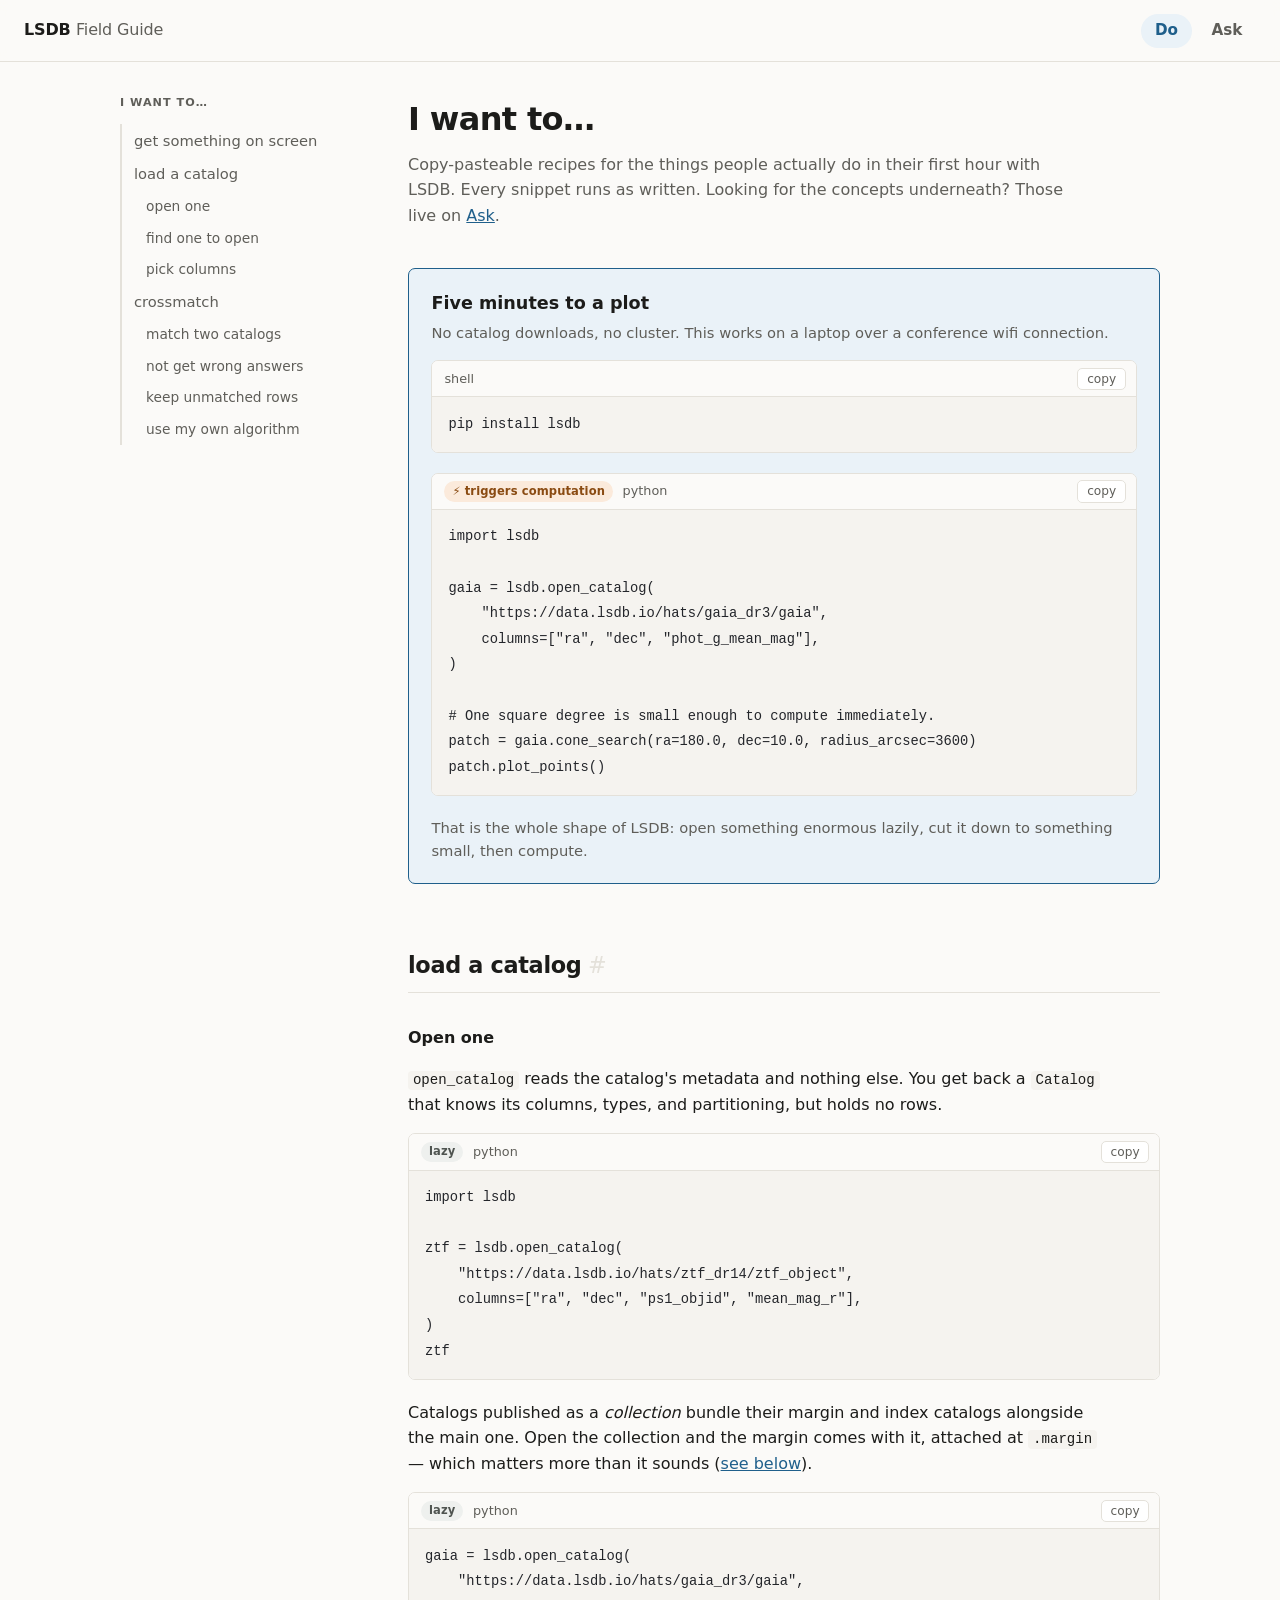
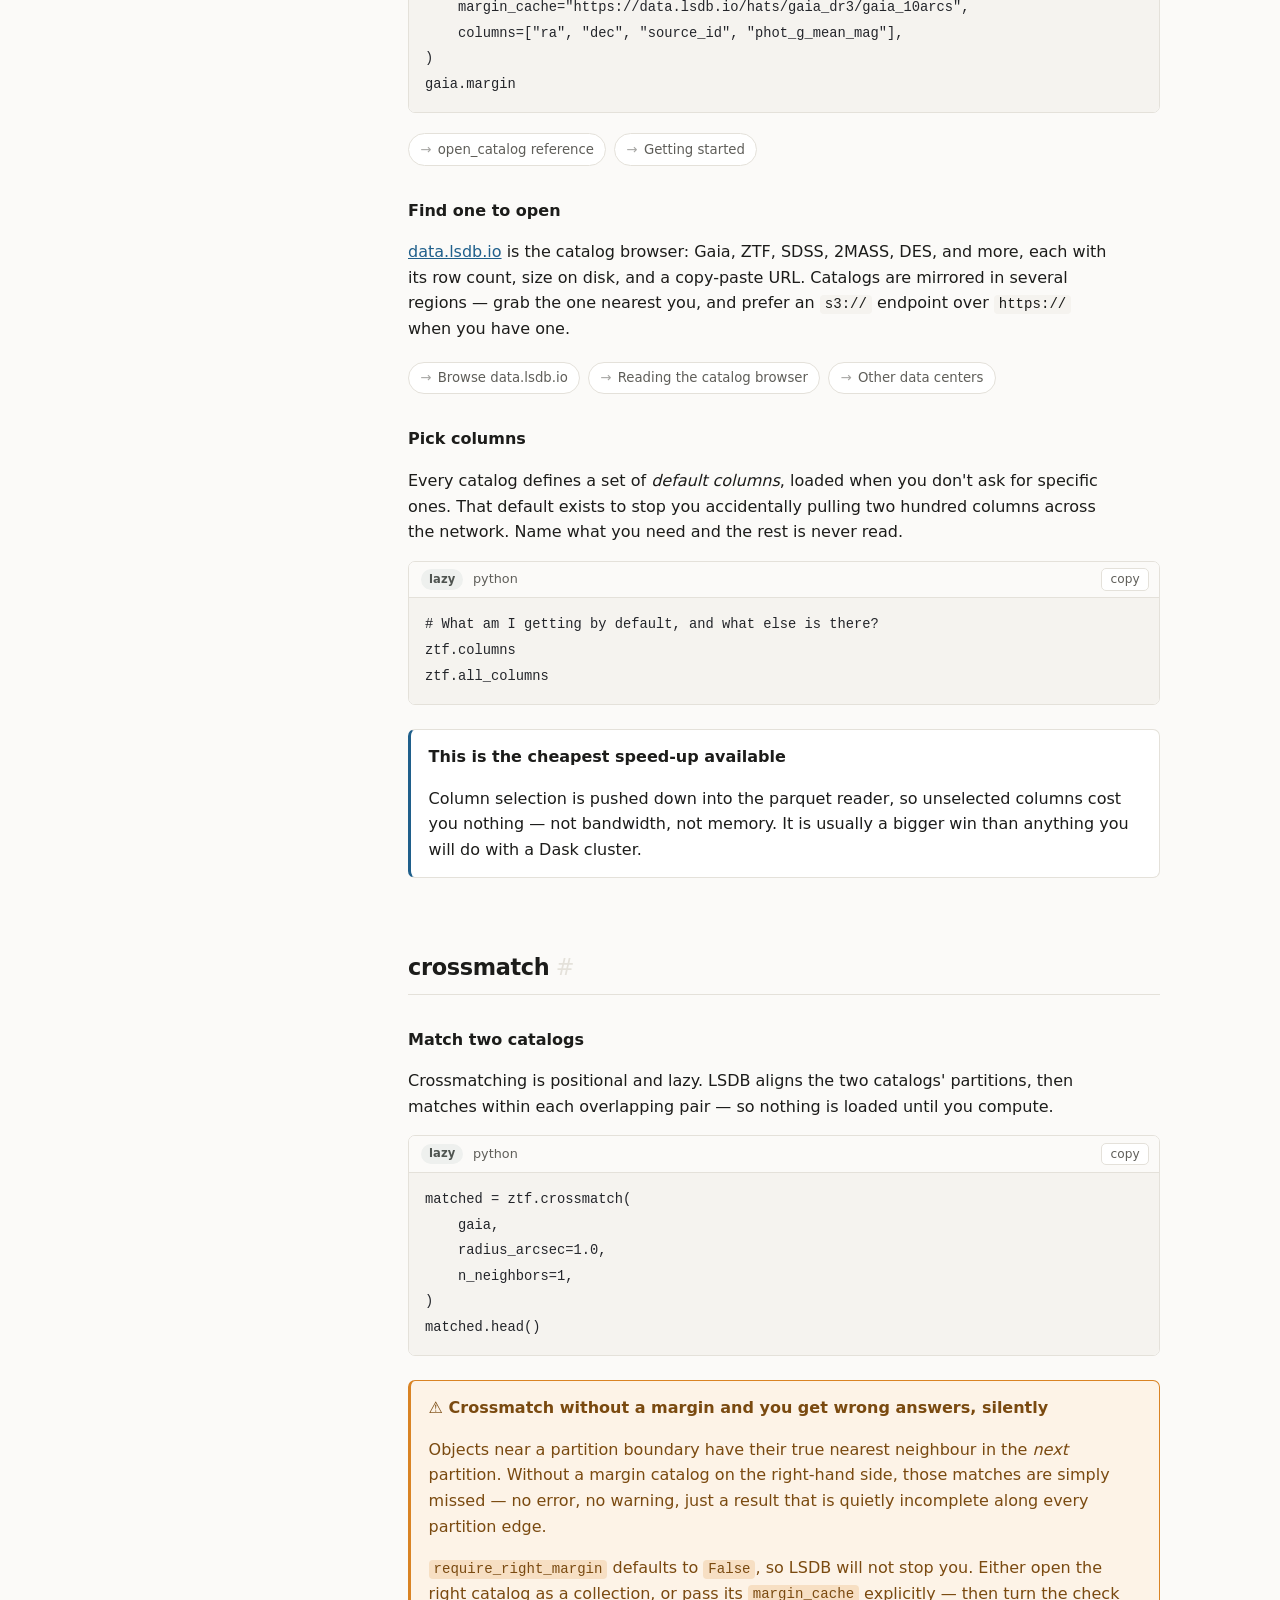
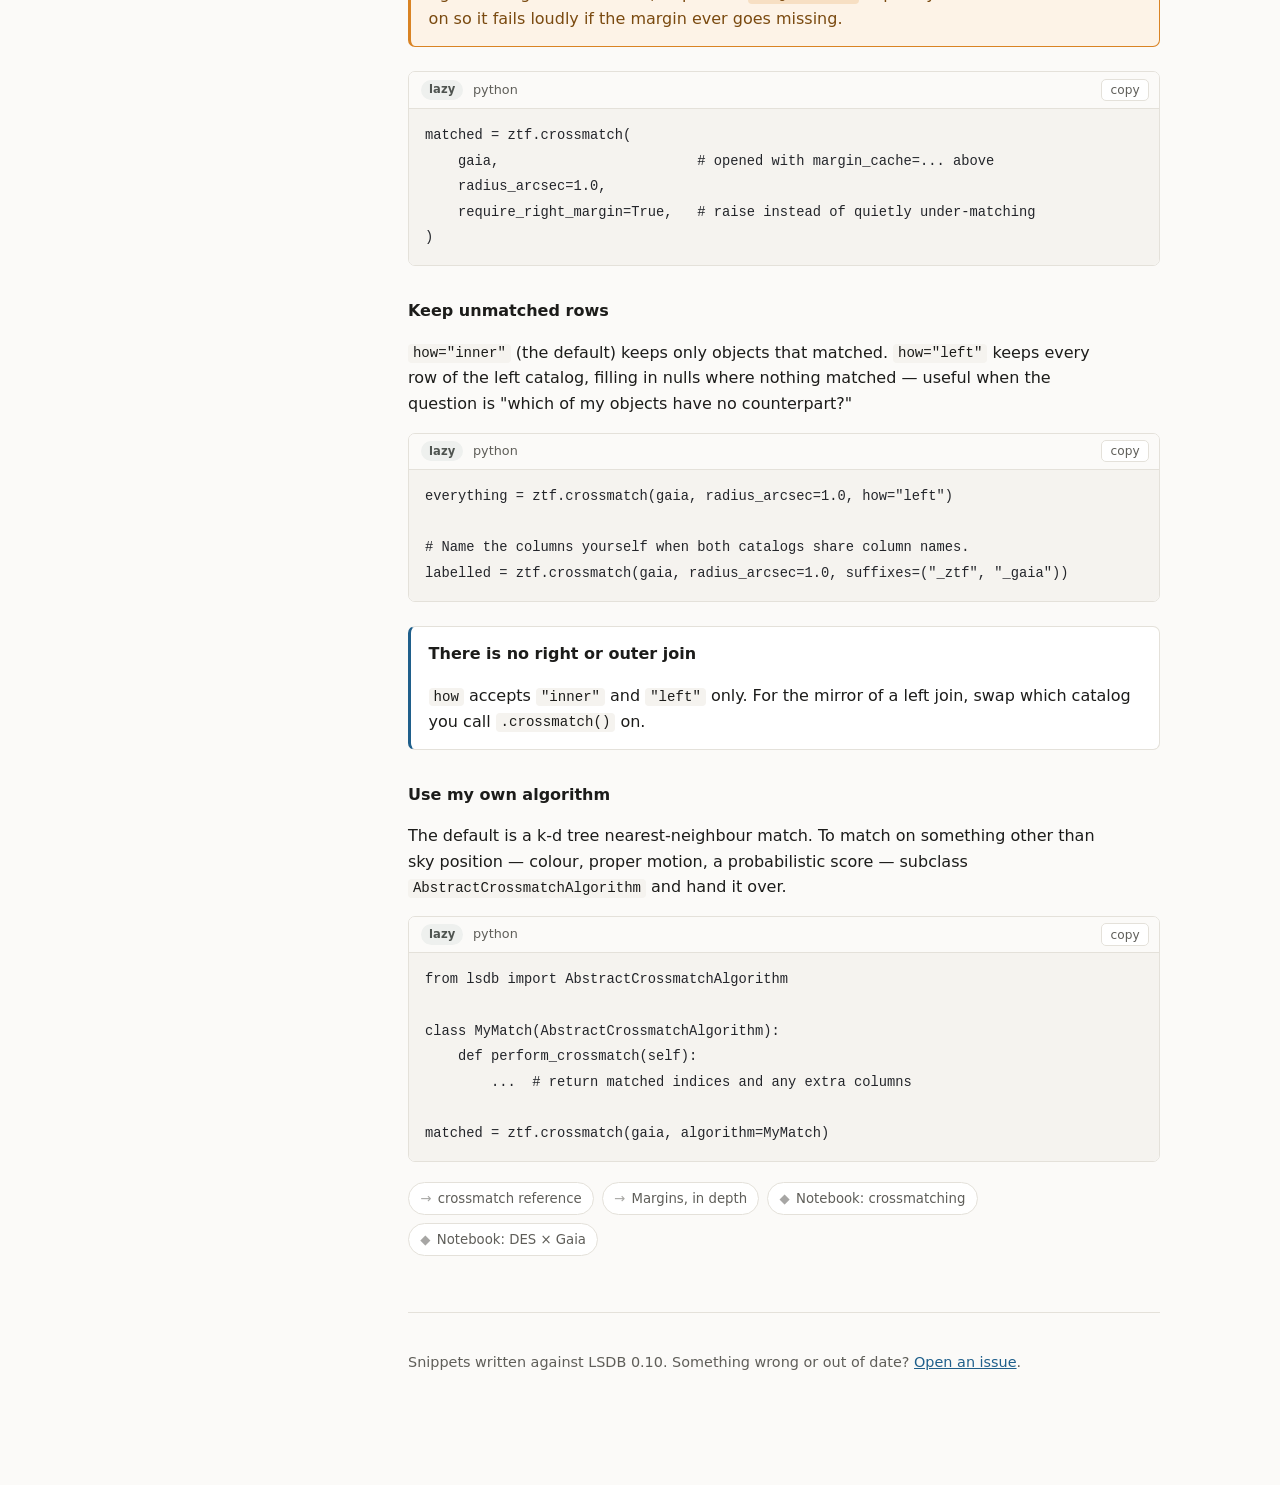
==== index.html @ 88b1962a "Add LSDB Field Guide: Do/Ask vertical slice First slice of the hack-day quick reference. Covers the " ====
<!doctype html>
<html lang="en">
<head>
<meta charset="utf-8">
<meta name="viewport" content="width=device-width, initial-scale=1">
<title>Do — LSDB Field Guide</title>
<meta name="description" content="Short, copy-pasteable recipes for common LSDB tasks: loading catalogs, crossmatching, and getting results fast.">
<link rel="stylesheet" href="assets/style.css">
</head>
<body>

<header class="topbar">
  <a class="topbar__brand" href="index.html">LSDB <span>Field Guide</span></a>
  <nav class="topbar__nav">
    <a href="index.html" aria-current="page">Do</a>
    <a href="ask.html">Ask</a>
  </nav>
</header>

<div class="shell">

  <nav class="sidebar" aria-label="On this page">
    <h2>I want to&hellip;</h2>
    <ol>
      <li><a href="#start">get something on screen</a></li>
      <li><a href="#load-a-catalog">load a catalog</a></li>
      <li class="is-sub"><a href="#load-basic">open one</a></li>
      <li class="is-sub"><a href="#load-finding">find one to open</a></li>
      <li class="is-sub"><a href="#load-columns">pick columns</a></li>
      <li><a href="#crossmatch">crossmatch</a></li>
      <li class="is-sub"><a href="#crossmatch-basic">match two catalogs</a></li>
      <li class="is-sub"><a href="#crossmatch-margins">not get wrong answers</a></li>
      <li class="is-sub"><a href="#crossmatch-how">keep unmatched rows</a></li>
      <li class="is-sub"><a href="#crossmatch-custom">use my own algorithm</a></li>
    </ol>
  </nav>

  <main class="content">

    <div class="pagehead">
      <h1>I want to&hellip;</h1>
      <p>Copy-pasteable recipes for the things people actually do in their first hour with LSDB.
         Every snippet runs as written. Looking for the concepts underneath? Those live on
         <a href="ask.html">Ask</a>.</p>
    </div>

    <section class="starter" id="start">
      <h2>Five minutes to a plot</h2>
      <p>No catalog downloads, no cluster. This works on a laptop over a conference wifi connection.</p>

      <div class="snippet" data-setup="none" data-verify="skip" data-skip-reason="installs packages">
        <div class="snippet__bar"><span class="snippet__label">shell</span></div>
        <pre><code>pip install lsdb</code></pre>
      </div>

      <div class="snippet" data-setup="none" data-verify="run">
        <div class="snippet__bar">
          <span class="badge badge--hot">&#9889; triggers computation</span>
          <span class="snippet__label">python</span>
        </div>
        <pre><code>import lsdb

gaia = lsdb.open_catalog(
    "https://data.lsdb.io/hats/gaia_dr3/gaia",
    columns=["ra", "dec", "phot_g_mean_mag"],
)

# One square degree is small enough to compute immediately.
patch = gaia.cone_search(ra=180.0, dec=10.0, radius_arcsec=3600)
patch.plot_points()</code></pre>
      </div>

      <p style="margin-bottom:0">That is the whole shape of LSDB: open something enormous lazily,
         cut it down to something small, then compute.</p>
    </section>

    <section class="section" id="load-a-catalog">
      <h2>load a catalog<a class="anchor" href="#load-a-catalog">#</a></h2>

      <h3 id="load-basic">Open one</h3>
      <p><code>open_catalog</code> reads the catalog's metadata and nothing else. You get back a
         <code>Catalog</code> that knows its columns, types, and partitioning, but holds no rows.</p>

      <div class="snippet" data-setup="none" data-verify="run">
        <div class="snippet__bar">
          <span class="badge badge--lazy">lazy</span>
          <span class="snippet__label">python</span>
        </div>
        <pre><code>import lsdb

ztf = lsdb.open_catalog(
    "https://data.lsdb.io/hats/ztf_dr14/ztf_object",
    columns=["ra", "dec", "ps1_objid", "mean_mag_r"],
)
ztf</code></pre>
      </div>

      <p>Catalogs published as a <em>collection</em> bundle their margin and index catalogs alongside
         the main one. Open the collection and the margin comes with it, attached at
         <code>.margin</code> &mdash; which matters more than it sounds
         (<a href="#crossmatch-margins">see below</a>).</p>

      <div class="snippet" data-setup="none" data-verify="run">
        <div class="snippet__bar">
          <span class="badge badge--lazy">lazy</span>
          <span class="snippet__label">python</span>
        </div>
        <pre><code>gaia = lsdb.open_catalog(
    "https://data.lsdb.io/hats/gaia_dr3/gaia",
    margin_cache="https://data.lsdb.io/hats/gaia_dr3/gaia_10arcs",
    columns=["ra", "dec", "source_id", "phot_g_mean_mag"],
)
gaia.margin</code></pre>
      </div>

      <div class="links">
        <a href="https://docs.lsdb.io/en/stable/reference/api/lsdb.open_catalog.html">open_catalog reference</a>
        <a href="https://docs.lsdb.io/en/stable/getting-started.html">Getting started</a>
      </div>

      <h3 id="load-finding">Find one to open</h3>
      <p><a href="https://data.lsdb.io/">data.lsdb.io</a> is the catalog browser: Gaia, ZTF, SDSS,
         2MASS, DES, and more, each with its row count, size on disk, and a copy-paste URL.
         Catalogs are mirrored in several regions &mdash; grab the one nearest you, and prefer an
         <code>s3://</code> endpoint over <code>https://</code> when you have one.</p>

      <div class="links">
        <a href="https://data.lsdb.io/">Browse data.lsdb.io</a>
        <a href="https://docs.lsdb.io/en/stable/data-access/datalsdb.html">Reading the catalog browser</a>
        <a href="https://docs.lsdb.io/en/stable/data-access/external.html">Other data centers</a>
      </div>

      <h3 id="load-columns">Pick columns</h3>
      <p>Every catalog defines a set of <em>default columns</em>, loaded when you don't ask for
         specific ones. That default exists to stop you accidentally pulling two hundred columns
         across the network. Name what you need and the rest is never read.</p>

      <div class="snippet" data-setup="ztf-loaded" data-verify="run">
        <div class="snippet__bar">
          <span class="badge badge--lazy">lazy</span>
          <span class="snippet__label">python</span>
        </div>
        <pre><code># What am I getting by default, and what else is there?
ztf.columns
ztf.all_columns</code></pre>
      </div>

      <div class="callout">
        <span class="callout__title">This is the cheapest speed-up available</span>
        <p>Column selection is pushed down into the parquet reader, so unselected columns cost you
           nothing &mdash; not bandwidth, not memory. It is usually a bigger win than anything you
           will do with a Dask cluster.</p>
      </div>
    </section>

    <section class="section" id="crossmatch">
      <h2>crossmatch<a class="anchor" href="#crossmatch">#</a></h2>

      <h3 id="crossmatch-basic">Match two catalogs</h3>
      <p>Crossmatching is positional and lazy. LSDB aligns the two catalogs' partitions, then
         matches within each overlapping pair &mdash; so nothing is loaded until you compute.</p>

      <div class="snippet" data-setup="ztf-and-gaia" data-verify="run">
        <div class="snippet__bar">
          <span class="badge badge--lazy">lazy</span>
          <span class="snippet__label">python</span>
        </div>
        <pre><code>matched = ztf.crossmatch(
    gaia,
    radius_arcsec=1.0,
    n_neighbors=1,
)
matched.head()</code></pre>
      </div>

      <div class="callout callout--warn" id="crossmatch-margins">
        <span class="callout__title">&#9888; Crossmatch without a margin and you get wrong answers, silently</span>
        <p>Objects near a partition boundary have their true nearest neighbour in the
           <em>next</em> partition. Without a margin catalog on the right-hand side, those matches
           are simply missed &mdash; no error, no warning, just a result that is quietly incomplete
           along every partition edge.</p>
        <p><code>require_right_margin</code> defaults to <code>False</code>, so LSDB will not stop
           you. Either open the right catalog as a collection, or pass its
           <code>margin_cache</code> explicitly &mdash; then turn the check on so it fails loudly
           if the margin ever goes missing.</p>
      </div>

      <div class="snippet" data-setup="ztf-and-gaia" data-verify="run">
        <div class="snippet__bar">
          <span class="badge badge--lazy">lazy</span>
          <span class="snippet__label">python</span>
        </div>
        <pre><code>matched = ztf.crossmatch(
    gaia,                        # opened with margin_cache=... above
    radius_arcsec=1.0,
    require_right_margin=True,   # raise instead of quietly under-matching
)</code></pre>
      </div>

      <h3 id="crossmatch-how">Keep unmatched rows</h3>
      <p><code>how="inner"</code> (the default) keeps only objects that matched.
         <code>how="left"</code> keeps every row of the left catalog, filling in nulls where
         nothing matched &mdash; useful when the question is "which of my objects have no
         counterpart?"</p>

      <div class="snippet" data-setup="ztf-and-gaia" data-verify="run">
        <div class="snippet__bar">
          <span class="badge badge--lazy">lazy</span>
          <span class="snippet__label">python</span>
        </div>
        <pre><code>everything = ztf.crossmatch(gaia, radius_arcsec=1.0, how="left")

# Name the columns yourself when both catalogs share column names.
labelled = ztf.crossmatch(gaia, radius_arcsec=1.0, suffixes=("_ztf", "_gaia"))</code></pre>
      </div>

      <div class="callout">
        <span class="callout__title">There is no right or outer join</span>
        <p><code>how</code> accepts <code>"inner"</code> and <code>"left"</code> only. For the
           mirror of a left join, swap which catalog you call <code>.crossmatch()</code> on.</p>
      </div>

      <h3 id="crossmatch-custom">Use my own algorithm</h3>
      <p>The default is a k-d tree nearest-neighbour match. To match on something other than sky
         position &mdash; colour, proper motion, a probabilistic score &mdash; subclass
         <code>AbstractCrossmatchAlgorithm</code> and hand it over.</p>

      <div class="snippet" data-setup="ztf-and-gaia" data-verify="skip" data-skip-reason="illustrative subclass, not a runnable algorithm">
        <div class="snippet__bar">
          <span class="badge badge--lazy">lazy</span>
          <span class="snippet__label">python</span>
        </div>
        <pre><code>from lsdb import AbstractCrossmatchAlgorithm

class MyMatch(AbstractCrossmatchAlgorithm):
    def perform_crossmatch(self):
        ...  # return matched indices and any extra columns

matched = ztf.crossmatch(gaia, algorithm=MyMatch)</code></pre>
      </div>

      <div class="links">
        <a href="https://docs.lsdb.io/en/stable/reference/api/lsdb.catalog.Catalog.crossmatch.html">crossmatch reference</a>
        <a href="https://docs.lsdb.io/en/stable/tutorials/margins.html">Margins, in depth</a>
        <a class="link--nb" href="https://docs.lsdb.io/en/stable/tutorials/pre_executed/crossmatching.html">Notebook: crossmatching</a>
        <a class="link--nb" href="https://docs.lsdb.io/en/stable/tutorials/pre_executed/des-gaia.html">Notebook: DES &times; Gaia</a>
      </div>
    </section>

    <footer class="footer">
      <p>Snippets written against LSDB 0.10. Something wrong or out of date?
         <a href="https://github.com/olivialynn/lsdb-field-guide/issues">Open an issue</a>.</p>
    </footer>

  </main>
</div>

<script src="assets/site.js"></script>
</body>
</html>
---- assets/style.css ----
/* LSDB Field Guide — one hand-written stylesheet, no build step. */

:root {
  --bg:        #fbfaf8;
  --surface:   #ffffff;
  --text:      #1c1c1a;
  --muted:     #5f5e59;
  --border:    #e4e1da;
  --accent:    #1f5f8b;
  --accent-bg: #eaf2f8;
  --code-bg:   #f5f3ef;
  --code-text: #23252a;
  --warn-bg:   #fdf3e7;
  --warn-bd:   #d98324;
  --warn-tx:   #7a4a10;
  --lazy-bg:   #eef0ee;
  --lazy-tx:   #4f5450;
  --hot-bg:    #fbeadb;
  --hot-tx:    #8a4b12;
  --radius: 7px;
  --sans: ui-sans-serif, system-ui, -apple-system, "Segoe UI", Helvetica, Arial, sans-serif;
  --mono: ui-monospace, SFMono-Regular, "SF Mono", Menlo, Consolas, monospace;
}

@media (prefers-color-scheme: dark) {
  :root {
    --bg:        #16171a;
    --surface:   #1d1f23;
    --text:      #e8e6e1;
    --muted:     #9b988f;
    --border:    #2f323a;
    --accent:    #84b6dd;
    --accent-bg: #1a2530;
    --code-bg:   #202329;
    --code-text: #e2e0da;
    --warn-bg:   #2b2116;
    --warn-bd:   #c07a2a;
    --warn-tx:   #f0c088;
    --lazy-bg:   #24272c;
    --lazy-tx:   #9aa0a2;
    --hot-bg:    #33241a;
    --hot-tx:    #e0a065;
  }
}

* { box-sizing: border-box; }

html { scroll-behavior: smooth; scroll-padding-top: 5rem; }

body {
  margin: 0;
  background: var(--bg);
  color: var(--text);
  font: 16px/1.6 var(--sans);
  -webkit-font-smoothing: antialiased;
}

/* ---------- top bar ---------- */

.topbar {
  position: sticky; top: 0; z-index: 50;
  display: flex; align-items: baseline; gap: 1.5rem;
  padding: 0.85rem 1.5rem;
  background: color-mix(in srgb, var(--bg) 88%, transparent);
  backdrop-filter: blur(8px);
  border-bottom: 1px solid var(--border);
}
.topbar__brand { font-weight: 650; letter-spacing: -0.01em; text-decoration: none; color: var(--text); }
.topbar__brand span { color: var(--muted); font-weight: 400; }
.topbar__nav { margin-left: auto; display: flex; gap: 0.4rem; }
.topbar__nav a {
  padding: 0.3rem 0.85rem; border-radius: 100px; text-decoration: none;
  color: var(--muted); font-weight: 550; font-size: 0.95rem;
}
.topbar__nav a:hover { color: var(--text); background: var(--accent-bg); }
.topbar__nav a[aria-current="page"] { color: var(--accent); background: var(--accent-bg); }

/* ---------- layout ---------- */

.shell {
  display: grid;
  grid-template-columns: 15rem minmax(0, 1fr);
  gap: 3rem;
  max-width: 68rem;
  margin: 0 auto;
  padding: 2rem 1.5rem 6rem;
}

.sidebar { position: sticky; top: 4.5rem; align-self: start; max-height: calc(100vh - 6rem); overflow-y: auto; }
.sidebar h2 {
  font-size: 0.7rem; text-transform: uppercase; letter-spacing: 0.09em;
  color: var(--muted); margin: 0 0 0.75rem;
}
.sidebar ol { list-style: none; margin: 0; padding: 0; }
.sidebar li { margin: 0; }
.sidebar a {
  display: block; padding: 0.3rem 0 0.3rem 0.75rem;
  border-left: 2px solid var(--border);
  color: var(--muted); text-decoration: none; font-size: 0.92rem;
}
.sidebar a:hover { color: var(--text); }
.sidebar a.is-active { color: var(--accent); border-left-color: var(--accent); font-weight: 550; }
.sidebar .is-sub a { padding-left: 1.5rem; font-size: 0.86rem; }

.content { min-width: 0; }

/* ---------- page head ---------- */

.pagehead { margin-bottom: 2.5rem; }
.pagehead h1 { font-size: 2rem; letter-spacing: -0.02em; margin: 0 0 0.4rem; }
.pagehead p { color: var(--muted); margin: 0; max-width: 42rem; }

/* ---------- sections ---------- */

.section { padding-top: 1rem; margin-bottom: 3.5rem; }
.section > h2 {
  font-size: 1.4rem; letter-spacing: -0.015em; margin: 0 0 0.6rem;
  padding-bottom: 0.5rem; border-bottom: 1px solid var(--border);
}
.section h3 { font-size: 1rem; margin: 2rem 0 0.5rem; }
.section p { max-width: 44rem; }
.section ul { max-width: 44rem; }

.anchor { color: var(--border); text-decoration: none; font-weight: 400; margin-left: 0.4rem; }
.section > h2:hover .anchor { color: var(--accent); }

/* ---------- snippets ---------- */

.snippet { margin: 1rem 0 1.25rem; border: 1px solid var(--border); border-radius: var(--radius); overflow: hidden; background: var(--surface); }
.snippet__bar {
  display: flex; align-items: center; gap: 0.6rem;
  padding: 0.4rem 0.6rem 0.4rem 0.75rem;
  border-bottom: 1px solid var(--border);
  background: var(--bg);
}
.snippet__label { font-size: 0.8rem; color: var(--muted); }
.snippet pre { margin: 0; padding: 0.9rem 1rem; overflow-x: auto; background: var(--code-bg); }
.snippet code { font: 0.86rem/1.65 var(--mono); color: var(--code-text); }

.copy {
  margin-left: auto; border: 1px solid var(--border); background: var(--surface);
  color: var(--muted); border-radius: 5px; padding: 0.2rem 0.55rem;
  font: 0.76rem var(--sans); cursor: pointer;
}
.copy:hover { color: var(--text); border-color: var(--accent); }
.copy.is-done { color: var(--accent); border-color: var(--accent); }

.output {
  margin: -0.9rem 0 1.25rem; padding: 0.7rem 1rem;
  border: 1px solid var(--border); border-top: 0;
  border-radius: 0 0 var(--radius) var(--radius);
  background: var(--bg); color: var(--muted);
  font: 0.8rem/1.55 var(--mono); white-space: pre; overflow-x: auto;
}

/* ---------- badges ---------- */

.badge {
  display: inline-block; padding: 0.1rem 0.5rem; border-radius: 100px;
  font: 550 0.72rem/1.5 var(--sans); letter-spacing: 0.01em; white-space: nowrap;
}
.badge--lazy { background: var(--lazy-bg); color: var(--lazy-tx); }
.badge--hot  { background: var(--hot-bg);  color: var(--hot-tx); }

/* ---------- callouts ---------- */

.callout {
  margin: 1.5rem 0; padding: 0.9rem 1.1rem;
  border: 1px solid var(--border); border-left: 3px solid var(--accent);
  border-radius: var(--radius); background: var(--surface);
}
.callout p:first-child { margin-top: 0; }
.callout p:last-child { margin-bottom: 0; }
.callout__title { font-weight: 650; display: block; margin-bottom: 0.3rem; }
.callout--warn { background: var(--warn-bg); border-color: var(--warn-bd); border-left-width: 3px; color: var(--warn-tx); }
.callout--warn .callout__title { color: var(--warn-tx); }
.callout--warn code { background: color-mix(in srgb, var(--warn-bd) 18%, transparent); }

/* ---------- links out ---------- */

.links { display: flex; flex-wrap: wrap; gap: 0.5rem; margin-top: 1.25rem; }
.links a {
  display: inline-flex; align-items: center; gap: 0.4rem;
  padding: 0.3rem 0.7rem; border: 1px solid var(--border); border-radius: 100px;
  background: var(--surface); color: var(--muted);
  font-size: 0.83rem; text-decoration: none;
}
.links a:hover { color: var(--accent); border-color: var(--accent); }
.links a::before { content: "→"; opacity: 0.55; }
.links a.link--nb::before { content: "◆"; }

/* ---------- starter strip ---------- */

.starter {
  margin-bottom: 3rem; padding: 1.25rem 1.4rem;
  border: 1px solid var(--accent); border-radius: var(--radius);
  background: var(--accent-bg);
}
.starter h2 { margin: 0 0 0.2rem; font-size: 1.1rem; }
.starter > p { margin: 0 0 0.9rem; color: var(--muted); font-size: 0.92rem; }
.starter .snippet { background: var(--surface); }

/* ---------- cards (Ask page) ---------- */

.figure { margin: 1.5rem 0; }
.figure svg { display: block; width: 100%; height: auto; }
.figure figcaption { margin-top: 0.6rem; color: var(--muted); font-size: 0.85rem; }

/* ---------- inline bits ---------- */

a { color: var(--accent); }
p code, li code, td code {
  background: var(--code-bg); padding: 0.1em 0.35em;
  border-radius: 4px; font: 0.88em var(--mono);
}

.footer { border-top: 1px solid var(--border); padding-top: 1.5rem; color: var(--muted); font-size: 0.9rem; }

/* ---------- responsive ---------- */

@media (max-width: 52rem) {
  .shell { grid-template-columns: 1fr; gap: 1.5rem; padding-top: 1.25rem; }
  .sidebar { position: static; max-height: none; padding-bottom: 1rem; border-bottom: 1px solid var(--border); }
  .sidebar ol { display: flex; flex-wrap: wrap; gap: 0.3rem; }
  .sidebar a { border-left: 0; padding: 0.25rem 0.6rem; border: 1px solid var(--border); border-radius: 100px; }
  .sidebar a.is-active { border-color: var(--accent); }
  .sidebar .is-sub { display: none; }
}
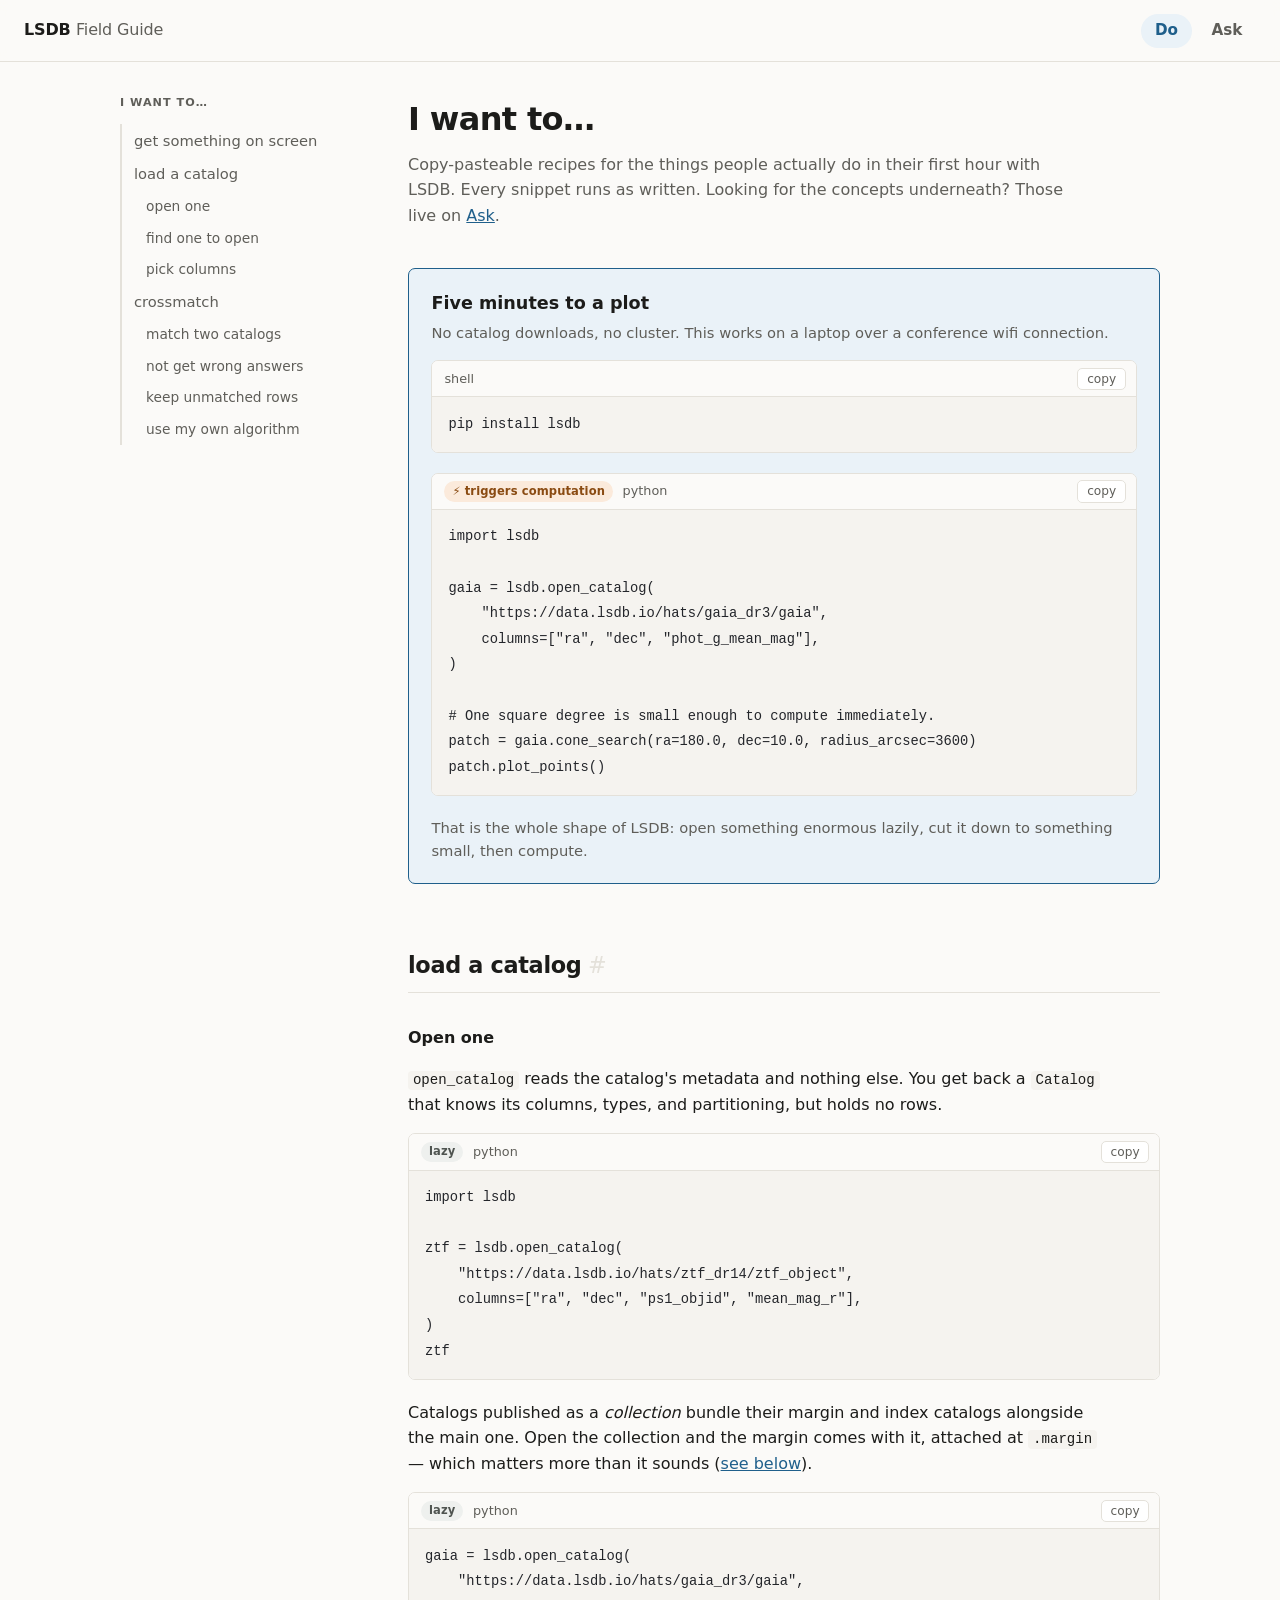
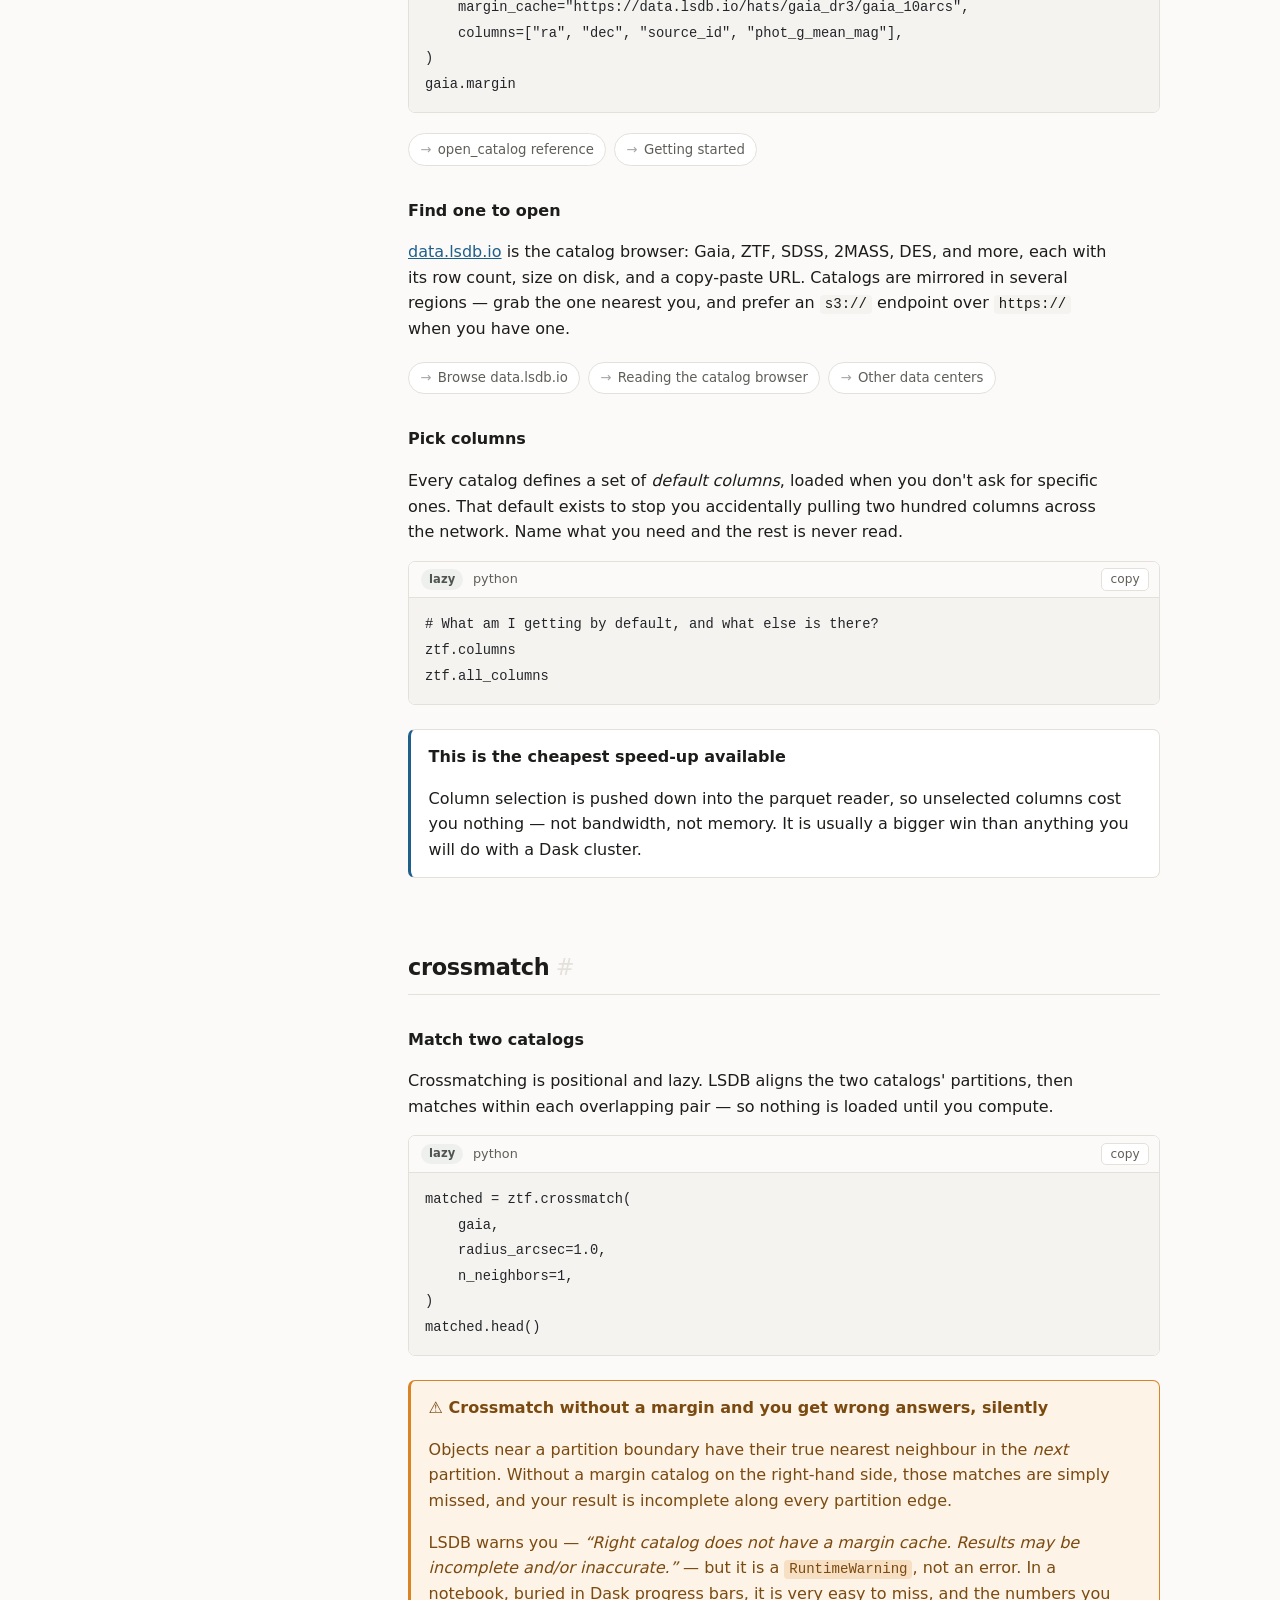
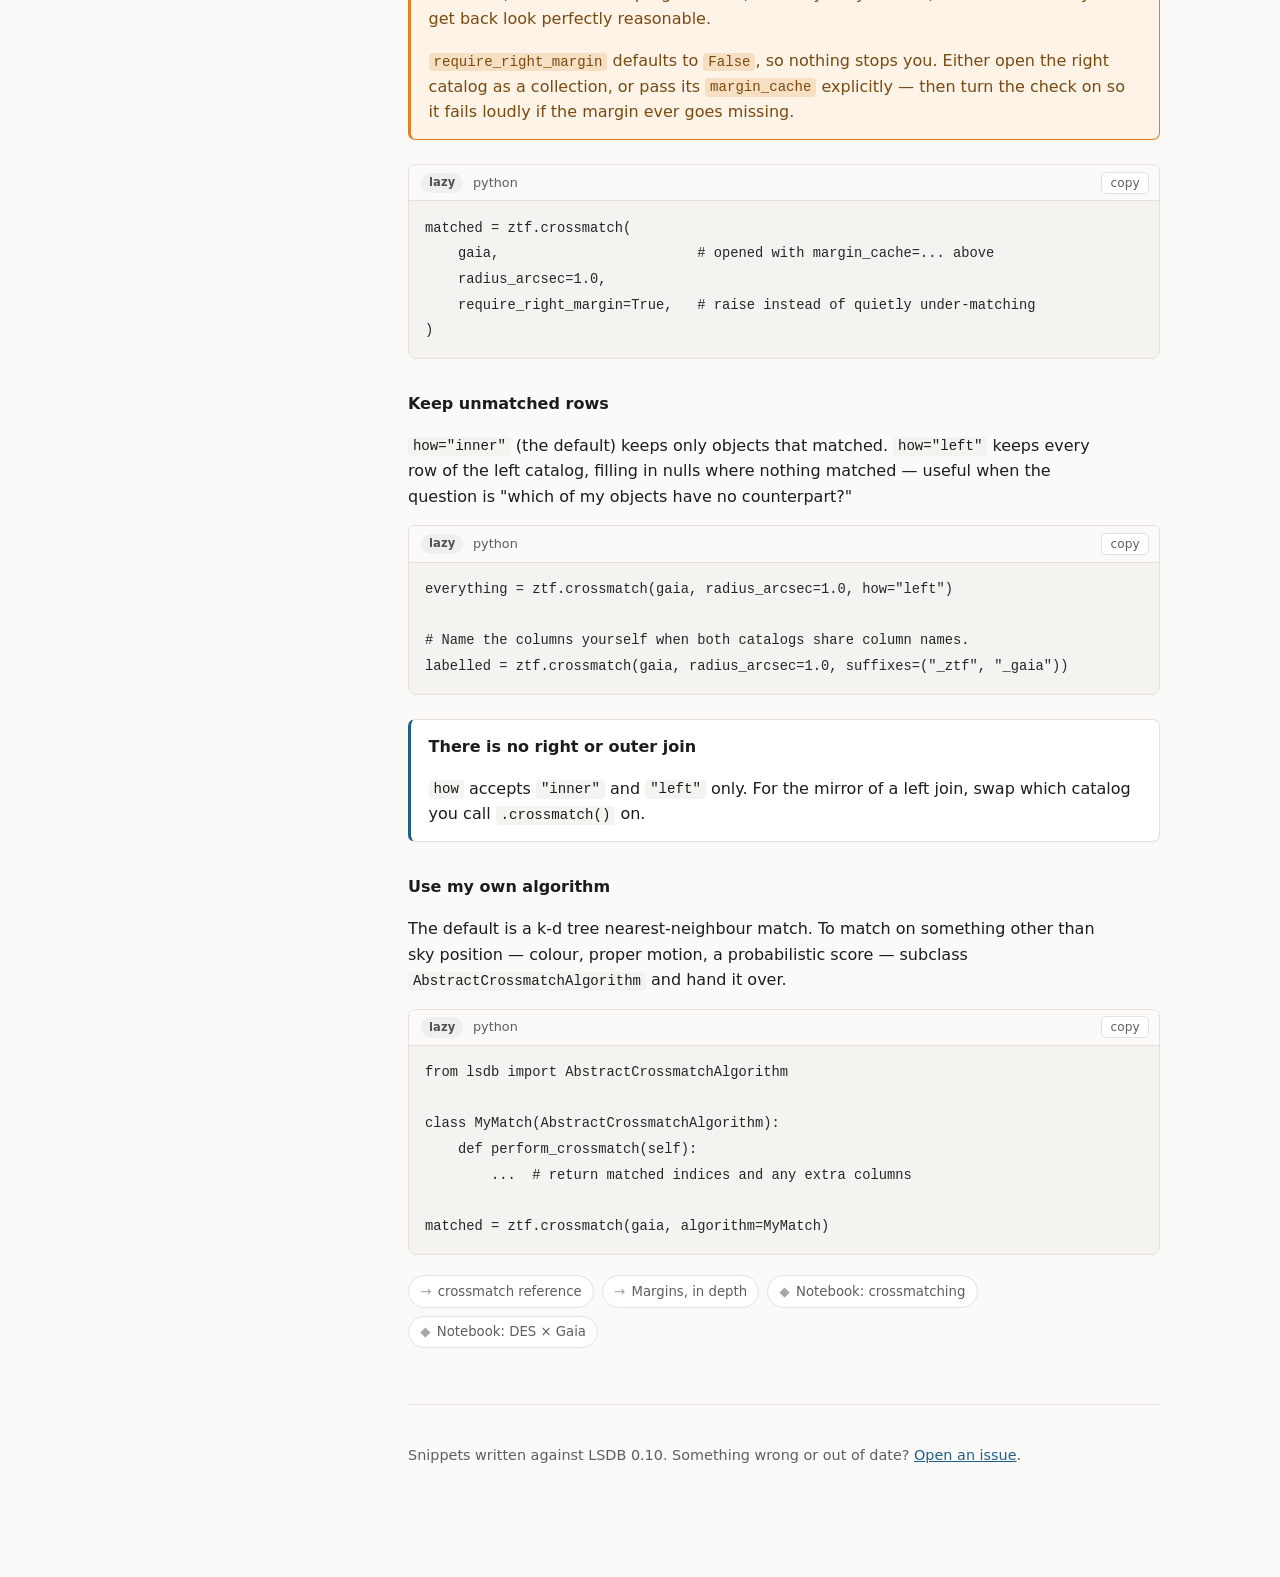
==== commit 6fa3ba9c: "Correct the margin callout: LSDB warns, it just doesn't stop you Verified against a live crossmatch." ====
--- a/index.html
+++ b/index.html
@@ -177,12 +177,15 @@
         <span class="callout__title">&#9888; Crossmatch without a margin and you get wrong answers, silently</span>
         <p>Objects near a partition boundary have their true nearest neighbour in the
            <em>next</em> partition. Without a margin catalog on the right-hand side, those matches
-           are simply missed &mdash; no error, no warning, just a result that is quietly incomplete
-           along every partition edge.</p>
-        <p><code>require_right_margin</code> defaults to <code>False</code>, so LSDB will not stop
-           you. Either open the right catalog as a collection, or pass its
-           <code>margin_cache</code> explicitly &mdash; then turn the check on so it fails loudly
-           if the margin ever goes missing.</p>
+           are simply missed, and your result is incomplete along every partition edge.</p>
+        <p>LSDB warns you &mdash; <em>&ldquo;Right catalog does not have a margin cache. Results may
+           be incomplete and/or inaccurate.&rdquo;</em> &mdash; but it is a <code>RuntimeWarning</code>,
+           not an error. In a notebook, buried in Dask progress bars, it is very easy to miss, and
+           the numbers you get back look perfectly reasonable.</p>
+        <p><code>require_right_margin</code> defaults to <code>False</code>, so nothing stops you.
+           Either open the right catalog as a collection, or pass its <code>margin_cache</code>
+           explicitly &mdash; then turn the check on so it fails loudly if the margin ever goes
+           missing.</p>
       </div>
 
       <div class="snippet" data-setup="ztf-and-gaia" data-verify="run">
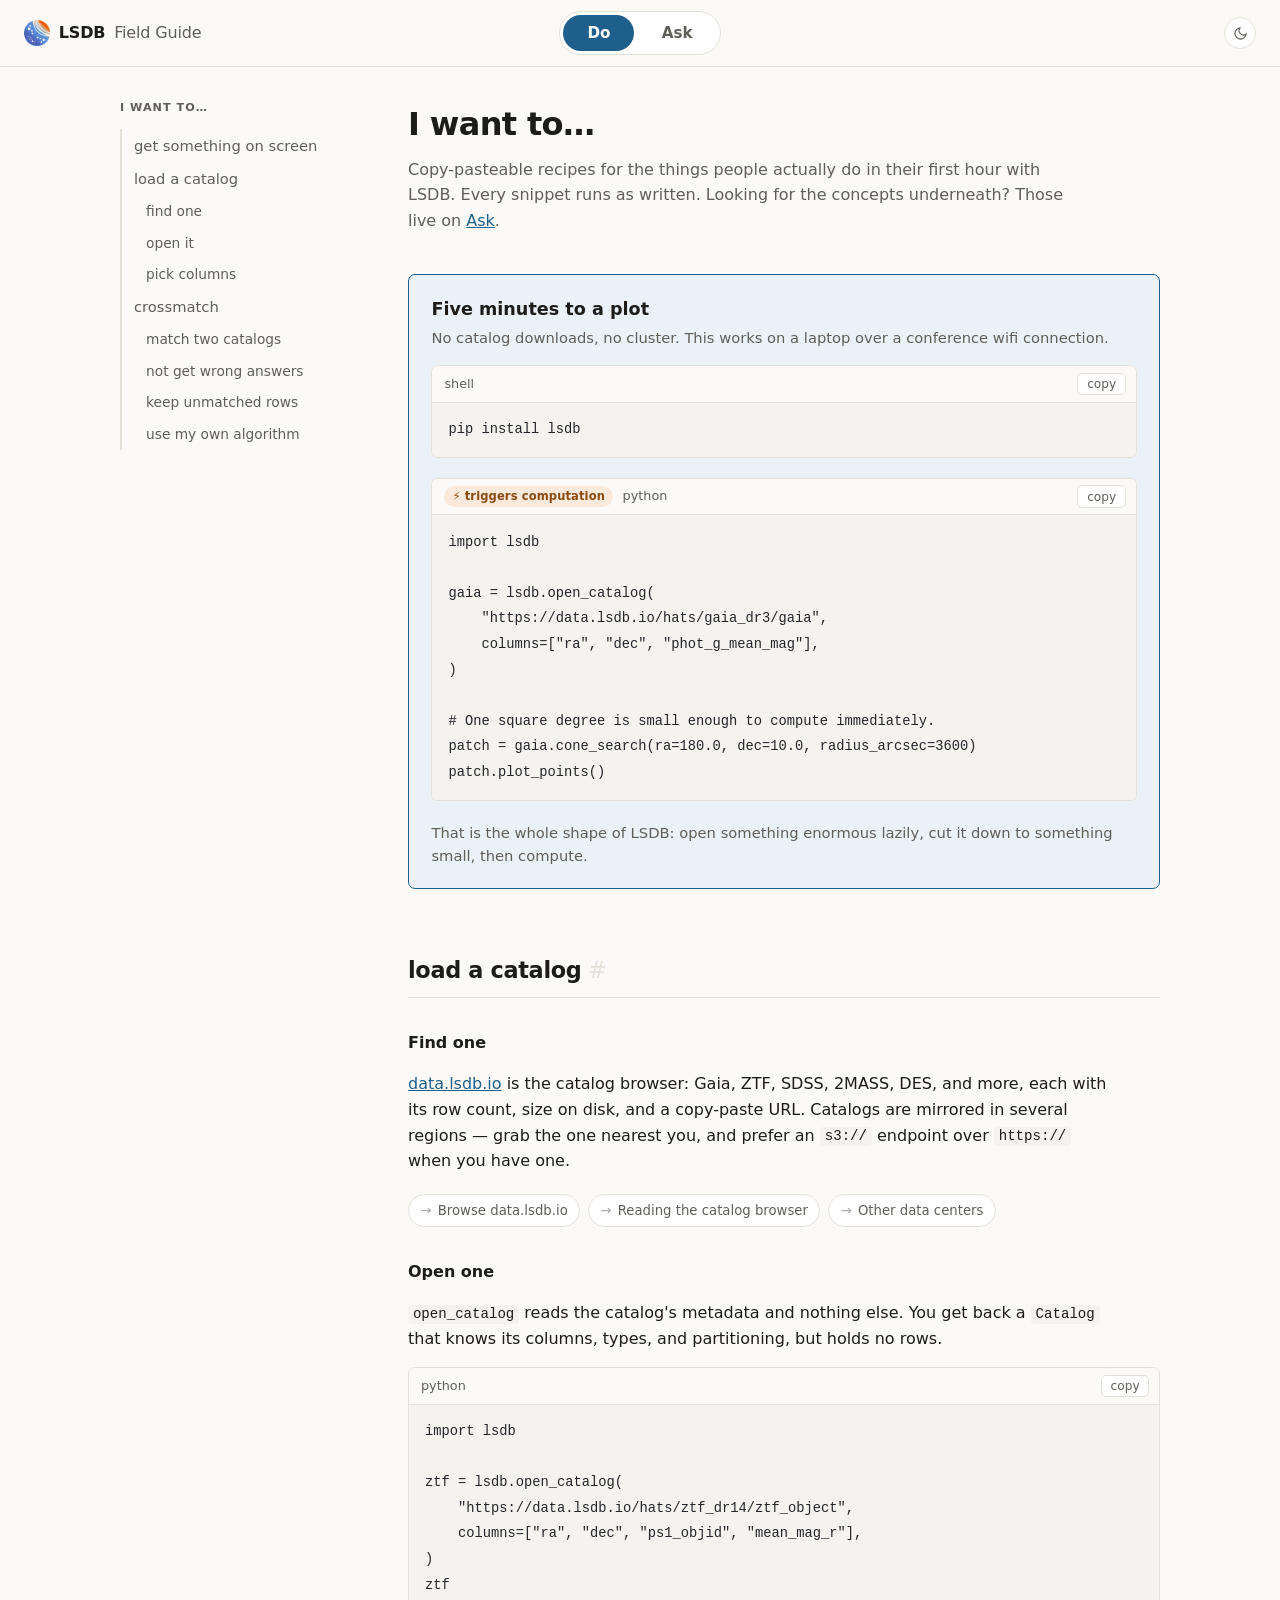
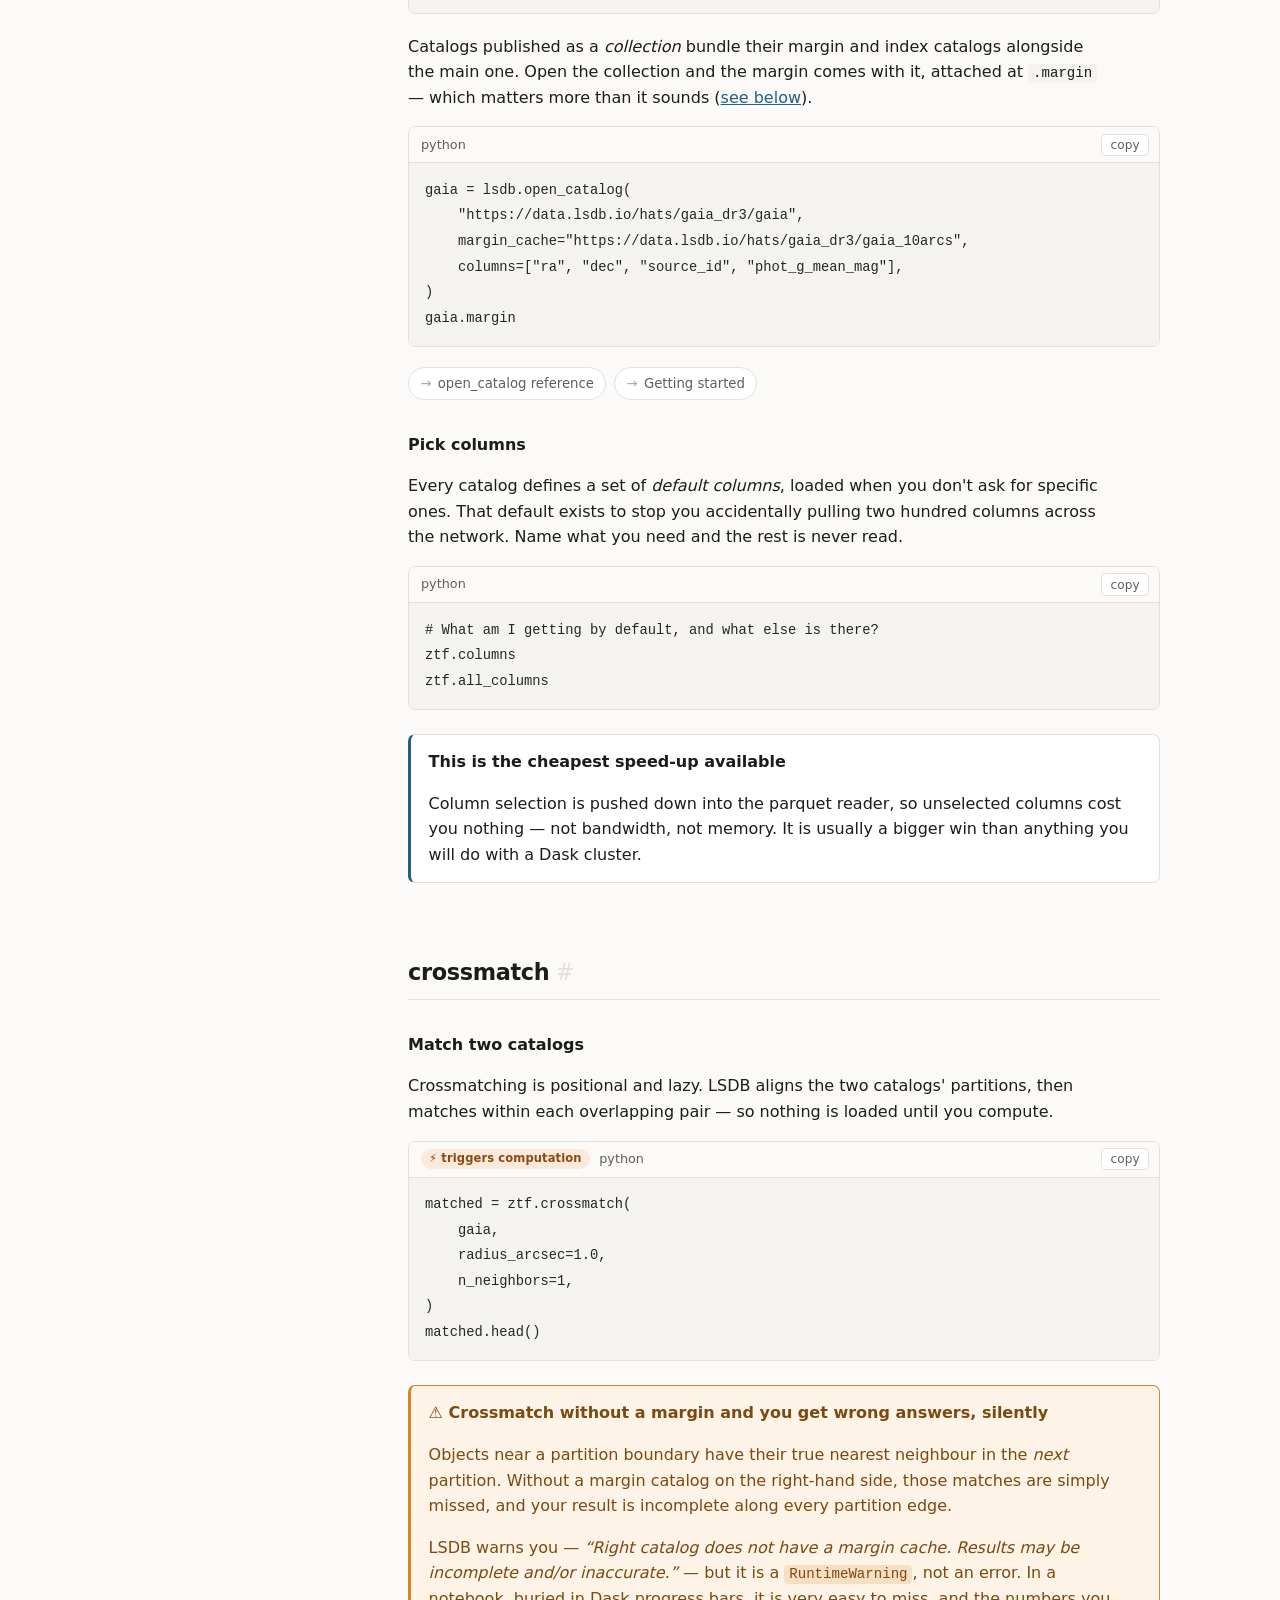
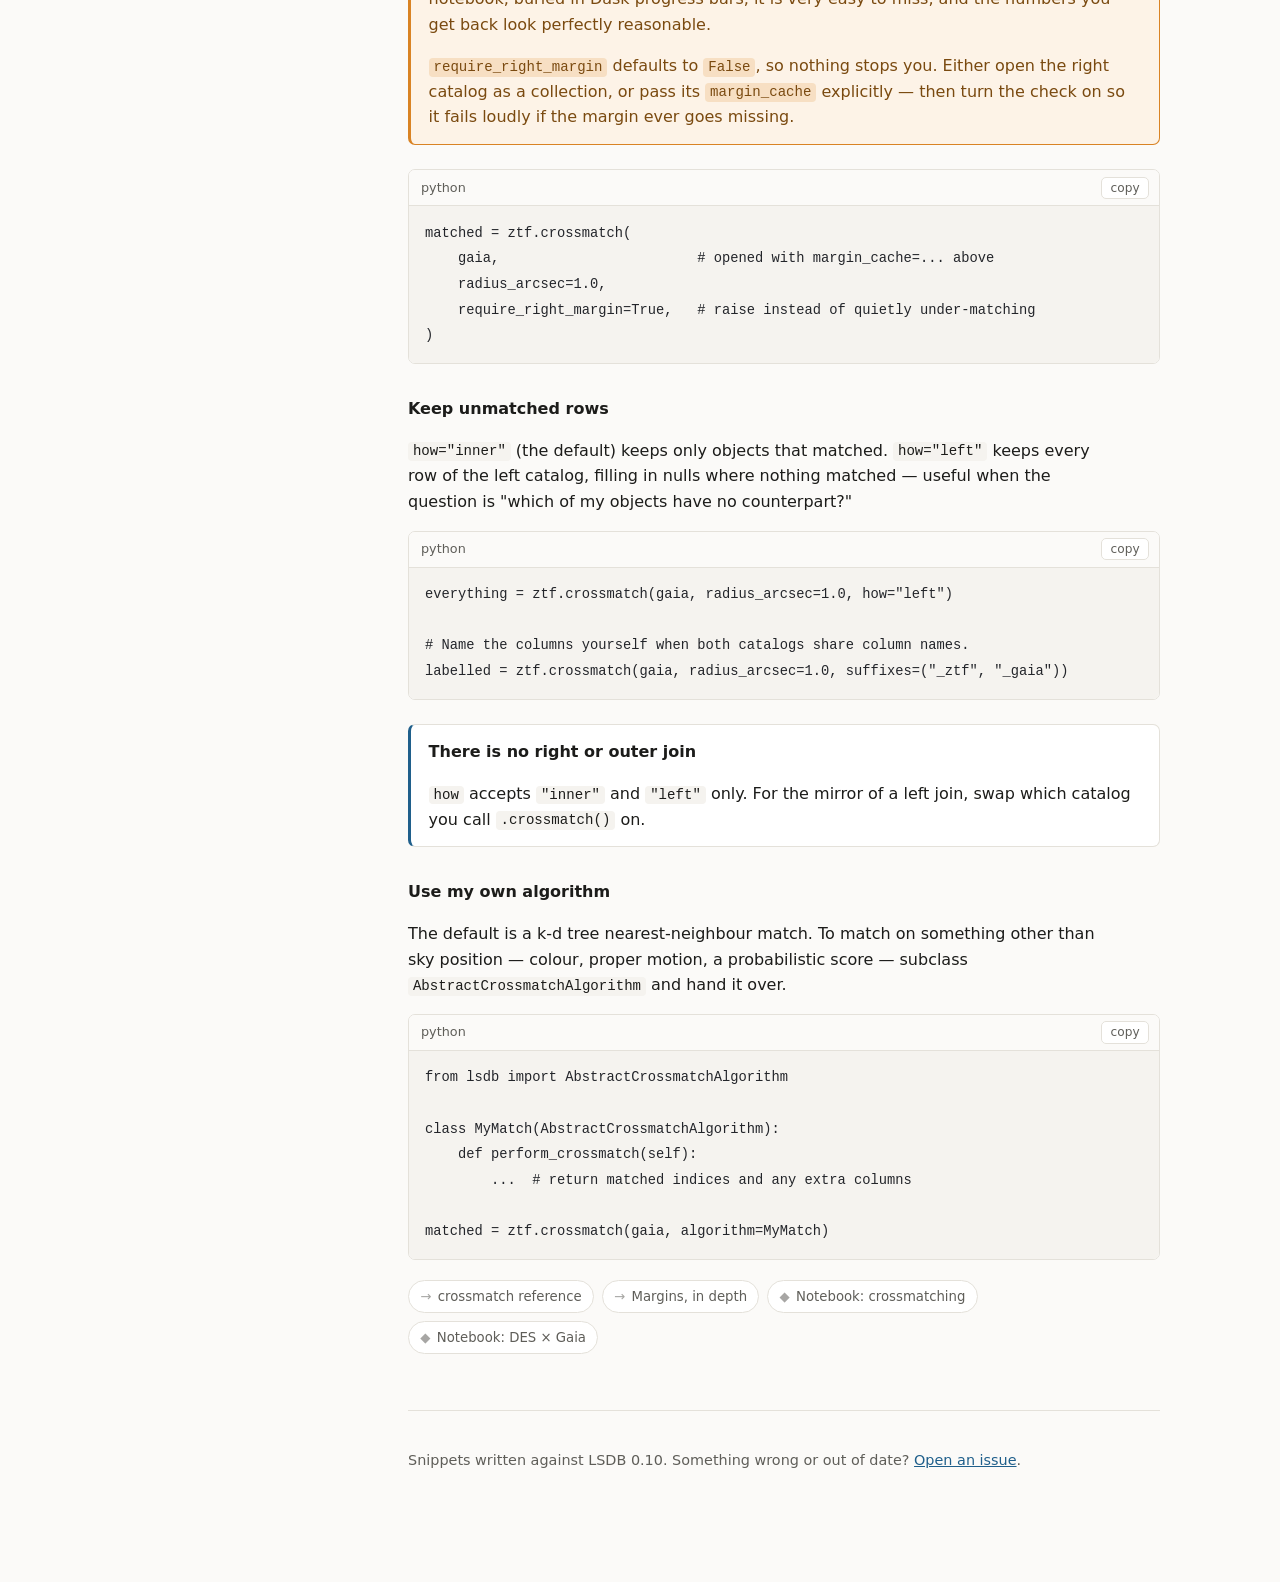
==== commit b697d96a: "Add logo and theme toggle, centre the nav, drop the lazy badge Feedback from the first look at the s" ====
--- a/index.html
+++ b/index.html
@@ -5,16 +5,31 @@
 <meta name="viewport" content="width=device-width, initial-scale=1">
 <title>Do — LSDB Field Guide</title>
 <meta name="description" content="Short, copy-pasteable recipes for common LSDB tasks: loading catalogs, crossmatching, and getting results fast.">
+<link rel="icon" href="assets/img/favicon-32.png" sizes="32x32">
+<link rel="apple-touch-icon" href="assets/img/apple-touch-icon.png">
 <link rel="stylesheet" href="assets/style.css">
+<script>
+  // Applied before first paint so an explicit theme choice never flashes.
+  try { var t = localStorage.getItem("theme"); if (t) document.documentElement.dataset.theme = t; } catch (e) {}
+</script>
 </head>
 <body>
 
 <header class="topbar">
-  <a class="topbar__brand" href="index.html">LSDB <span>Field Guide</span></a>
+  <a class="topbar__brand" href="index.html">
+    <img src="assets/img/lsdb-logo.webp" alt="" width="26" height="26">
+    LSDB <span>Field Guide</span>
+  </a>
   <nav class="topbar__nav">
     <a href="index.html" aria-current="page">Do</a>
     <a href="ask.html">Ask</a>
   </nav>
+  <div class="topbar__actions">
+    <button class="themetoggle" type="button" aria-label="Switch between light and dark" title="Switch between light and dark">
+      <svg class="moon" viewBox="0 0 24 24" aria-hidden="true"><path d="M21 12.8A9 9 0 1 1 11.2 3a7 7 0 0 0 9.8 9.8z"/></svg>
+      <svg class="sun" viewBox="0 0 24 24" aria-hidden="true"><circle cx="12" cy="12" r="4.2"/><path d="M12 2v2M12 20v2M2 12h2M20 12h2M4.9 4.9l1.4 1.4M17.7 17.7l1.4 1.4M19.1 4.9l-1.4 1.4M6.3 17.7l-1.4 1.4"/></svg>
+    </button>
+  </div>
 </header>
 
 <div class="shell">
@@ -24,8 +39,8 @@
     <ol>
       <li><a href="#start">get something on screen</a></li>
       <li><a href="#load-a-catalog">load a catalog</a></li>
-      <li class="is-sub"><a href="#load-basic">open one</a></li>
-      <li class="is-sub"><a href="#load-finding">find one to open</a></li>
+      <li class="is-sub"><a href="#load-finding">find one</a></li>
+      <li class="is-sub"><a href="#load-basic">open it</a></li>
       <li class="is-sub"><a href="#load-columns">pick columns</a></li>
       <li><a href="#crossmatch">crossmatch</a></li>
       <li class="is-sub"><a href="#crossmatch-basic">match two catalogs</a></li>
@@ -77,13 +92,24 @@
     <section class="section" id="load-a-catalog">
       <h2>load a catalog<a class="anchor" href="#load-a-catalog">#</a></h2>
 
+      <h3 id="load-finding">Find one</h3>
+      <p><a href="https://data.lsdb.io/">data.lsdb.io</a> is the catalog browser: Gaia, ZTF, SDSS,
+         2MASS, DES, and more, each with its row count, size on disk, and a copy-paste URL.
+         Catalogs are mirrored in several regions &mdash; grab the one nearest you, and prefer an
+         <code>s3://</code> endpoint over <code>https://</code> when you have one.</p>
+
+      <div class="links">
+        <a href="https://data.lsdb.io/">Browse data.lsdb.io</a>
+        <a href="https://docs.lsdb.io/en/stable/data-access/datalsdb.html">Reading the catalog browser</a>
+        <a href="https://docs.lsdb.io/en/stable/data-access/external.html">Other data centers</a>
+      </div>
+
       <h3 id="load-basic">Open one</h3>
       <p><code>open_catalog</code> reads the catalog's metadata and nothing else. You get back a
          <code>Catalog</code> that knows its columns, types, and partitioning, but holds no rows.</p>
 
       <div class="snippet" data-setup="none" data-verify="run">
         <div class="snippet__bar">
-          <span class="badge badge--lazy">lazy</span>
           <span class="snippet__label">python</span>
         </div>
         <pre><code>import lsdb
@@ -102,7 +128,6 @@
 
       <div class="snippet" data-setup="none" data-verify="run">
         <div class="snippet__bar">
-          <span class="badge badge--lazy">lazy</span>
           <span class="snippet__label">python</span>
         </div>
         <pre><code>gaia = lsdb.open_catalog(
@@ -118,18 +143,6 @@
         <a href="https://docs.lsdb.io/en/stable/getting-started.html">Getting started</a>
       </div>
 
-      <h3 id="load-finding">Find one to open</h3>
-      <p><a href="https://data.lsdb.io/">data.lsdb.io</a> is the catalog browser: Gaia, ZTF, SDSS,
-         2MASS, DES, and more, each with its row count, size on disk, and a copy-paste URL.
-         Catalogs are mirrored in several regions &mdash; grab the one nearest you, and prefer an
-         <code>s3://</code> endpoint over <code>https://</code> when you have one.</p>
-
-      <div class="links">
-        <a href="https://data.lsdb.io/">Browse data.lsdb.io</a>
-        <a href="https://docs.lsdb.io/en/stable/data-access/datalsdb.html">Reading the catalog browser</a>
-        <a href="https://docs.lsdb.io/en/stable/data-access/external.html">Other data centers</a>
-      </div>
-
       <h3 id="load-columns">Pick columns</h3>
       <p>Every catalog defines a set of <em>default columns</em>, loaded when you don't ask for
          specific ones. That default exists to stop you accidentally pulling two hundred columns
@@ -137,7 +150,6 @@
 
       <div class="snippet" data-setup="ztf-loaded" data-verify="run">
         <div class="snippet__bar">
-          <span class="badge badge--lazy">lazy</span>
           <span class="snippet__label">python</span>
         </div>
         <pre><code># What am I getting by default, and what else is there?
@@ -162,7 +174,7 @@
 
       <div class="snippet" data-setup="ztf-and-gaia" data-verify="run">
         <div class="snippet__bar">
-          <span class="badge badge--lazy">lazy</span>
+          <span class="badge badge--hot">&#9889; triggers computation</span>
           <span class="snippet__label">python</span>
         </div>
         <pre><code>matched = ztf.crossmatch(
@@ -190,7 +202,6 @@
 
       <div class="snippet" data-setup="ztf-and-gaia" data-verify="run">
         <div class="snippet__bar">
-          <span class="badge badge--lazy">lazy</span>
           <span class="snippet__label">python</span>
         </div>
         <pre><code>matched = ztf.crossmatch(
@@ -208,7 +219,6 @@
 
       <div class="snippet" data-setup="ztf-and-gaia" data-verify="run">
         <div class="snippet__bar">
-          <span class="badge badge--lazy">lazy</span>
           <span class="snippet__label">python</span>
         </div>
         <pre><code>everything = ztf.crossmatch(gaia, radius_arcsec=1.0, how="left")
@@ -230,7 +240,6 @@
 
       <div class="snippet" data-setup="ztf-and-gaia" data-verify="skip" data-skip-reason="illustrative subclass, not a runnable algorithm">
         <div class="snippet__bar">
-          <span class="badge badge--lazy">lazy</span>
           <span class="snippet__label">python</span>
         </div>
         <pre><code>from lsdb import AbstractCrossmatchAlgorithm
--- a/assets/style.css
+++ b/assets/style.css
@@ -13,8 +13,7 @@
   --warn-bg:   #fdf3e7;
   --warn-bd:   #d98324;
   --warn-tx:   #7a4a10;
-  --lazy-bg:   #eef0ee;
-  --lazy-tx:   #4f5450;
+  --on-accent: #ffffff;
   --hot-bg:    #fbeadb;
   --hot-tx:    #8a4b12;
   --radius: 7px;
@@ -22,8 +21,10 @@
   --mono: ui-monospace, SFMono-Regular, "SF Mono", Menlo, Consolas, monospace;
 }
 
+/* Dark tokens live in two places on purpose: the media query serves viewers who
+   never touch the toggle, the attribute rule serves those who do. */
 @media (prefers-color-scheme: dark) {
-  :root {
+  :root:not([data-theme="light"]) {
     --bg:        #16171a;
     --surface:   #1d1f23;
     --text:      #e8e6e1;
@@ -36,11 +37,28 @@
     --warn-bg:   #2b2116;
     --warn-bd:   #c07a2a;
     --warn-tx:   #f0c088;
-    --lazy-bg:   #24272c;
-    --lazy-tx:   #9aa0a2;
     --hot-bg:    #33241a;
     --hot-tx:    #e0a065;
+    --on-accent: #10161c;
   }
+}
+
+:root[data-theme="dark"] {
+    --bg:        #16171a;
+    --surface:   #1d1f23;
+    --text:      #e8e6e1;
+    --muted:     #9b988f;
+    --border:    #2f323a;
+    --accent:    #84b6dd;
+    --accent-bg: #1a2530;
+    --code-bg:   #202329;
+    --code-text: #e2e0da;
+    --warn-bg:   #2b2116;
+    --warn-bd:   #c07a2a;
+    --warn-tx:   #f0c088;
+    --hot-bg:    #33241a;
+    --hot-tx:    #e0a065;
+    --on-accent: #10161c;
 }
 
 * { box-sizing: border-box; }
@@ -59,21 +77,46 @@
 
 .topbar {
   position: sticky; top: 0; z-index: 50;
-  display: flex; align-items: baseline; gap: 1.5rem;
-  padding: 0.85rem 1.5rem;
+  display: grid; grid-template-columns: 1fr auto 1fr; align-items: center; gap: 1rem;
+  padding: 0.7rem 1.5rem;
   background: color-mix(in srgb, var(--bg) 88%, transparent);
   backdrop-filter: blur(8px);
   border-bottom: 1px solid var(--border);
 }
-.topbar__brand { font-weight: 650; letter-spacing: -0.01em; text-decoration: none; color: var(--text); }
+.topbar__brand {
+  justify-self: start; display: flex; align-items: center; gap: 0.55rem;
+  font-weight: 650; letter-spacing: -0.01em; text-decoration: none; color: var(--text);
+}
+.topbar__brand img { width: 26px; height: 26px; display: block; }
 .topbar__brand span { color: var(--muted); font-weight: 400; }
-.topbar__nav { margin-left: auto; display: flex; gap: 0.4rem; }
+
+.topbar__nav {
+  justify-self: center; display: flex; gap: 0.2rem;
+  padding: 0.2rem; border: 1px solid var(--border); border-radius: 100px;
+  background: var(--surface);
+}
 .topbar__nav a {
-  padding: 0.3rem 0.85rem; border-radius: 100px; text-decoration: none;
-  color: var(--muted); font-weight: 550; font-size: 0.95rem;
-}
-.topbar__nav a:hover { color: var(--text); background: var(--accent-bg); }
-.topbar__nav a[aria-current="page"] { color: var(--accent); background: var(--accent-bg); }
+  padding: 0.35rem 1.5rem; border-radius: 100px; text-decoration: none;
+  color: var(--muted); font-weight: 600; font-size: 0.95rem;
+}
+.topbar__nav a:hover { color: var(--text); }
+.topbar__nav a[aria-current="page"] { background: var(--accent); color: var(--on-accent); }
+
+.topbar__actions { justify-self: end; }
+.themetoggle {
+  display: grid; place-items: center; width: 2rem; height: 2rem;
+  border: 1px solid var(--border); border-radius: 50%;
+  background: var(--surface); color: var(--muted); cursor: pointer;
+}
+.themetoggle:hover { color: var(--accent); border-color: var(--accent); }
+.themetoggle svg { width: 15px; height: 15px; fill: none; stroke: currentColor; stroke-width: 1.8; }
+.themetoggle .sun { display: none; }
+:root[data-theme="dark"] .themetoggle .sun { display: block; }
+:root[data-theme="dark"] .themetoggle .moon { display: none; }
+@media (prefers-color-scheme: dark) {
+  :root:not([data-theme="light"]) .themetoggle .sun { display: block; }
+  :root:not([data-theme="light"]) .themetoggle .moon { display: none; }
+}
 
 /* ---------- layout ---------- */
 
@@ -159,7 +202,6 @@
   display: inline-block; padding: 0.1rem 0.5rem; border-radius: 100px;
   font: 550 0.72rem/1.5 var(--sans); letter-spacing: 0.01em; white-space: nowrap;
 }
-.badge--lazy { background: var(--lazy-bg); color: var(--lazy-tx); }
 .badge--hot  { background: var(--hot-bg);  color: var(--hot-tx); }
 
 /* ---------- callouts ---------- */
@@ -217,6 +259,12 @@
 .footer { border-top: 1px solid var(--border); padding-top: 1.5rem; color: var(--muted); font-size: 0.9rem; }
 
 /* ---------- responsive ---------- */
+
+@media (max-width: 40rem) {
+  .topbar { grid-template-columns: auto 1fr auto; padding: 0.6rem 0.9rem; gap: 0.6rem; }
+  .topbar__brand span { display: none; }
+  .topbar__nav a { padding: 0.35rem 1.1rem; }
+}
 
 @media (max-width: 52rem) {
   .shell { grid-template-columns: 1fr; gap: 1.5rem; padding-top: 1.25rem; }
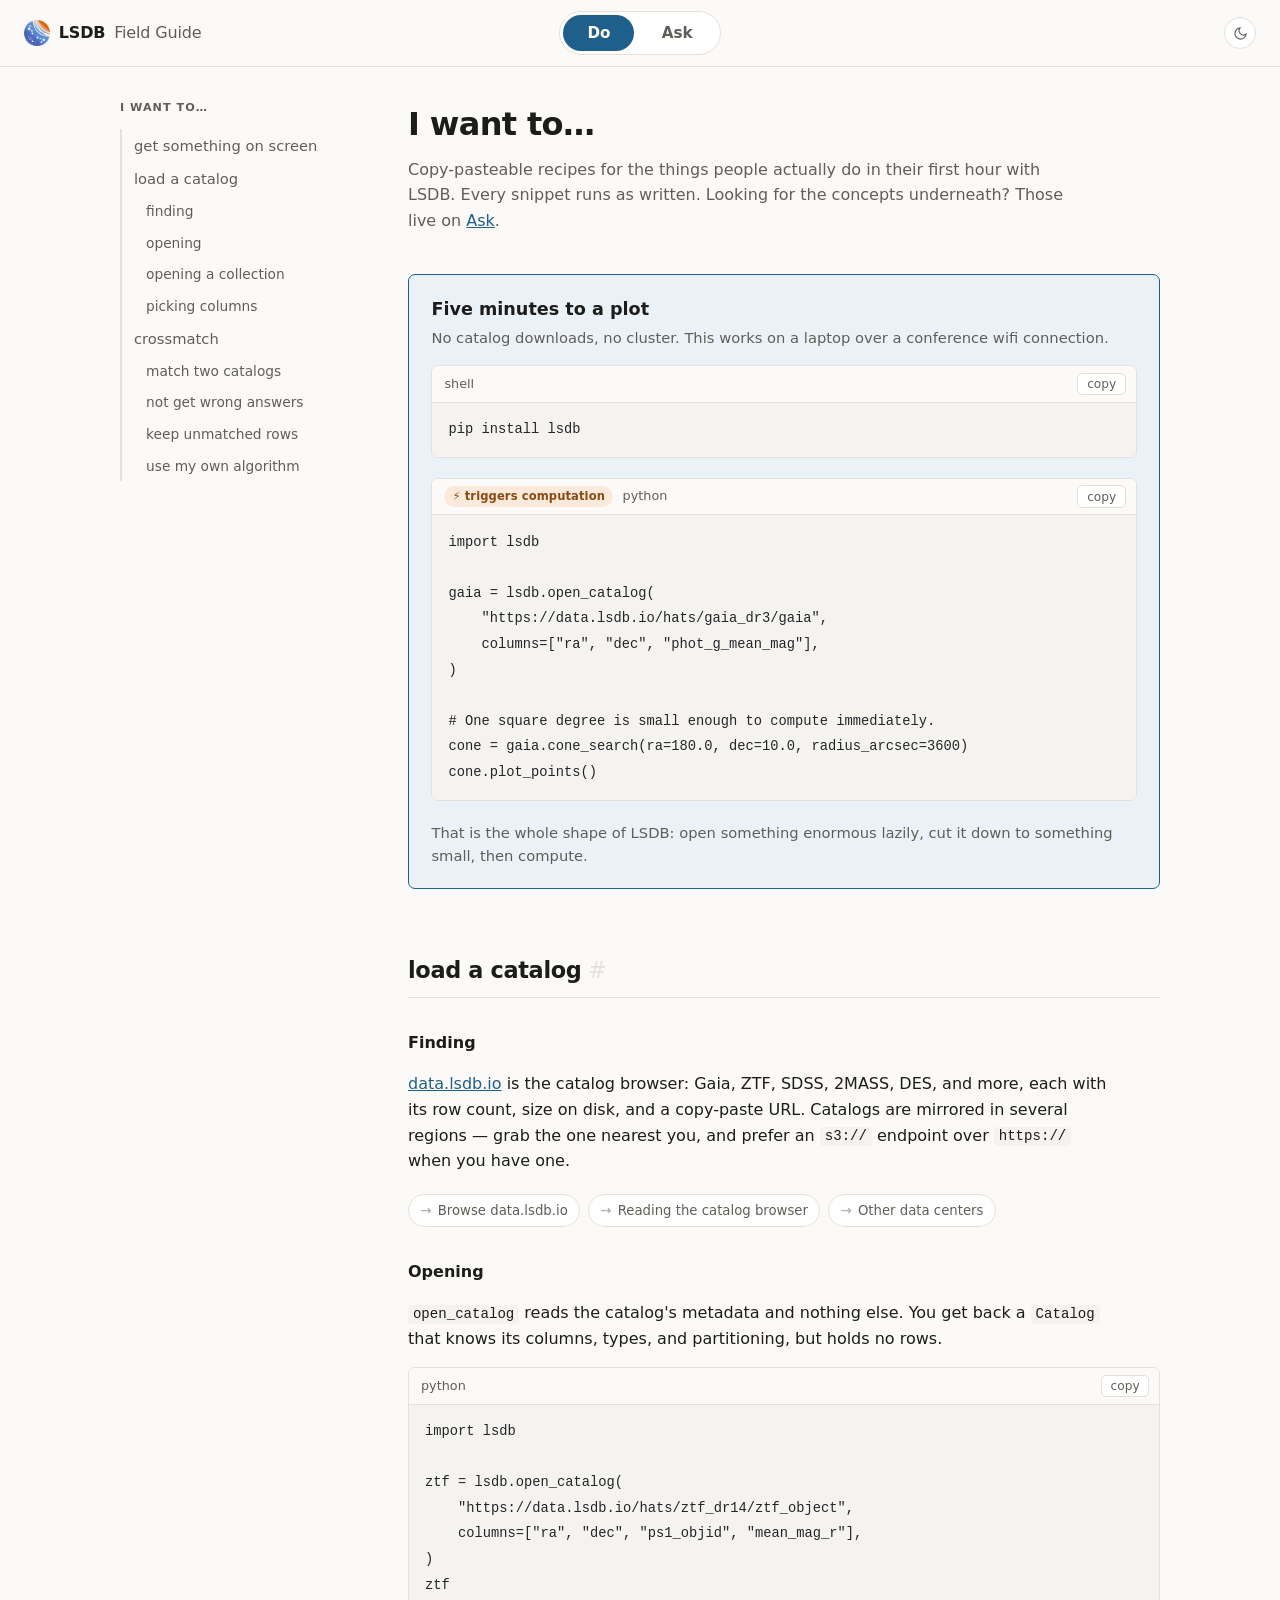
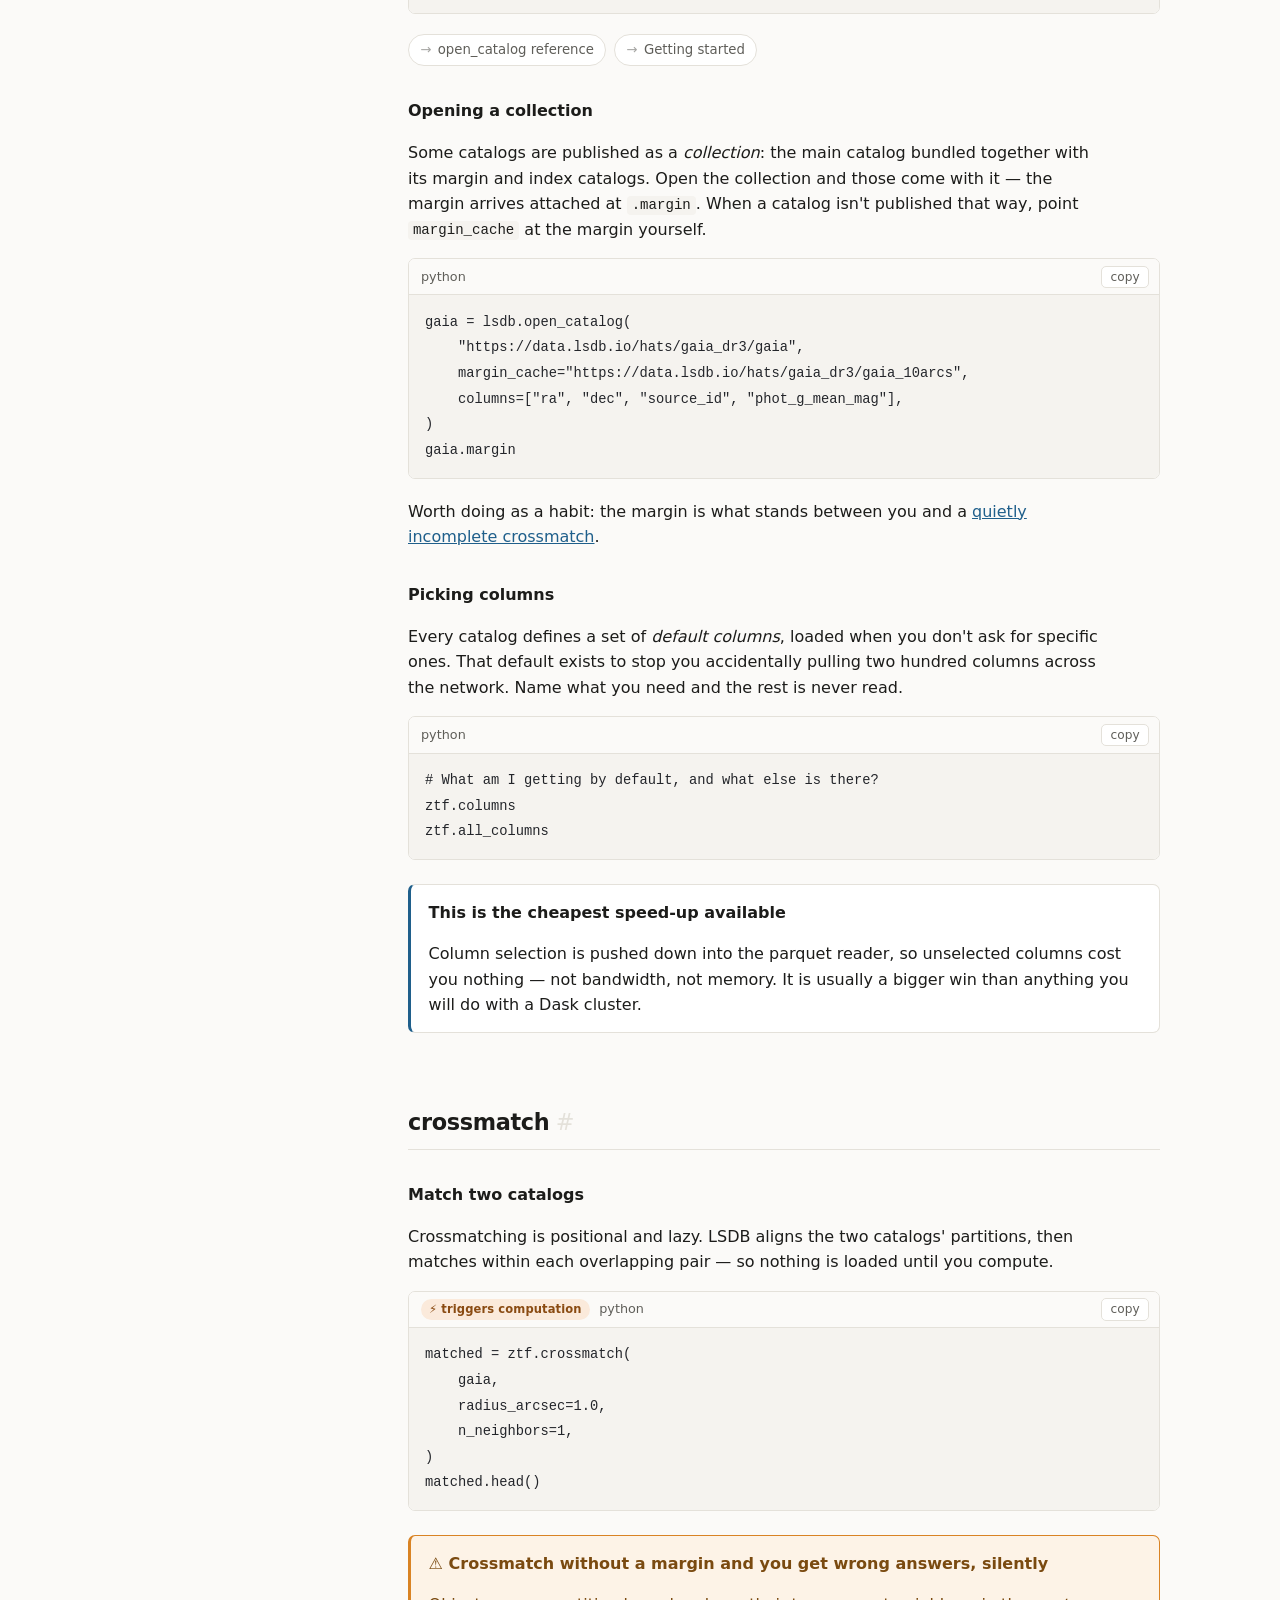
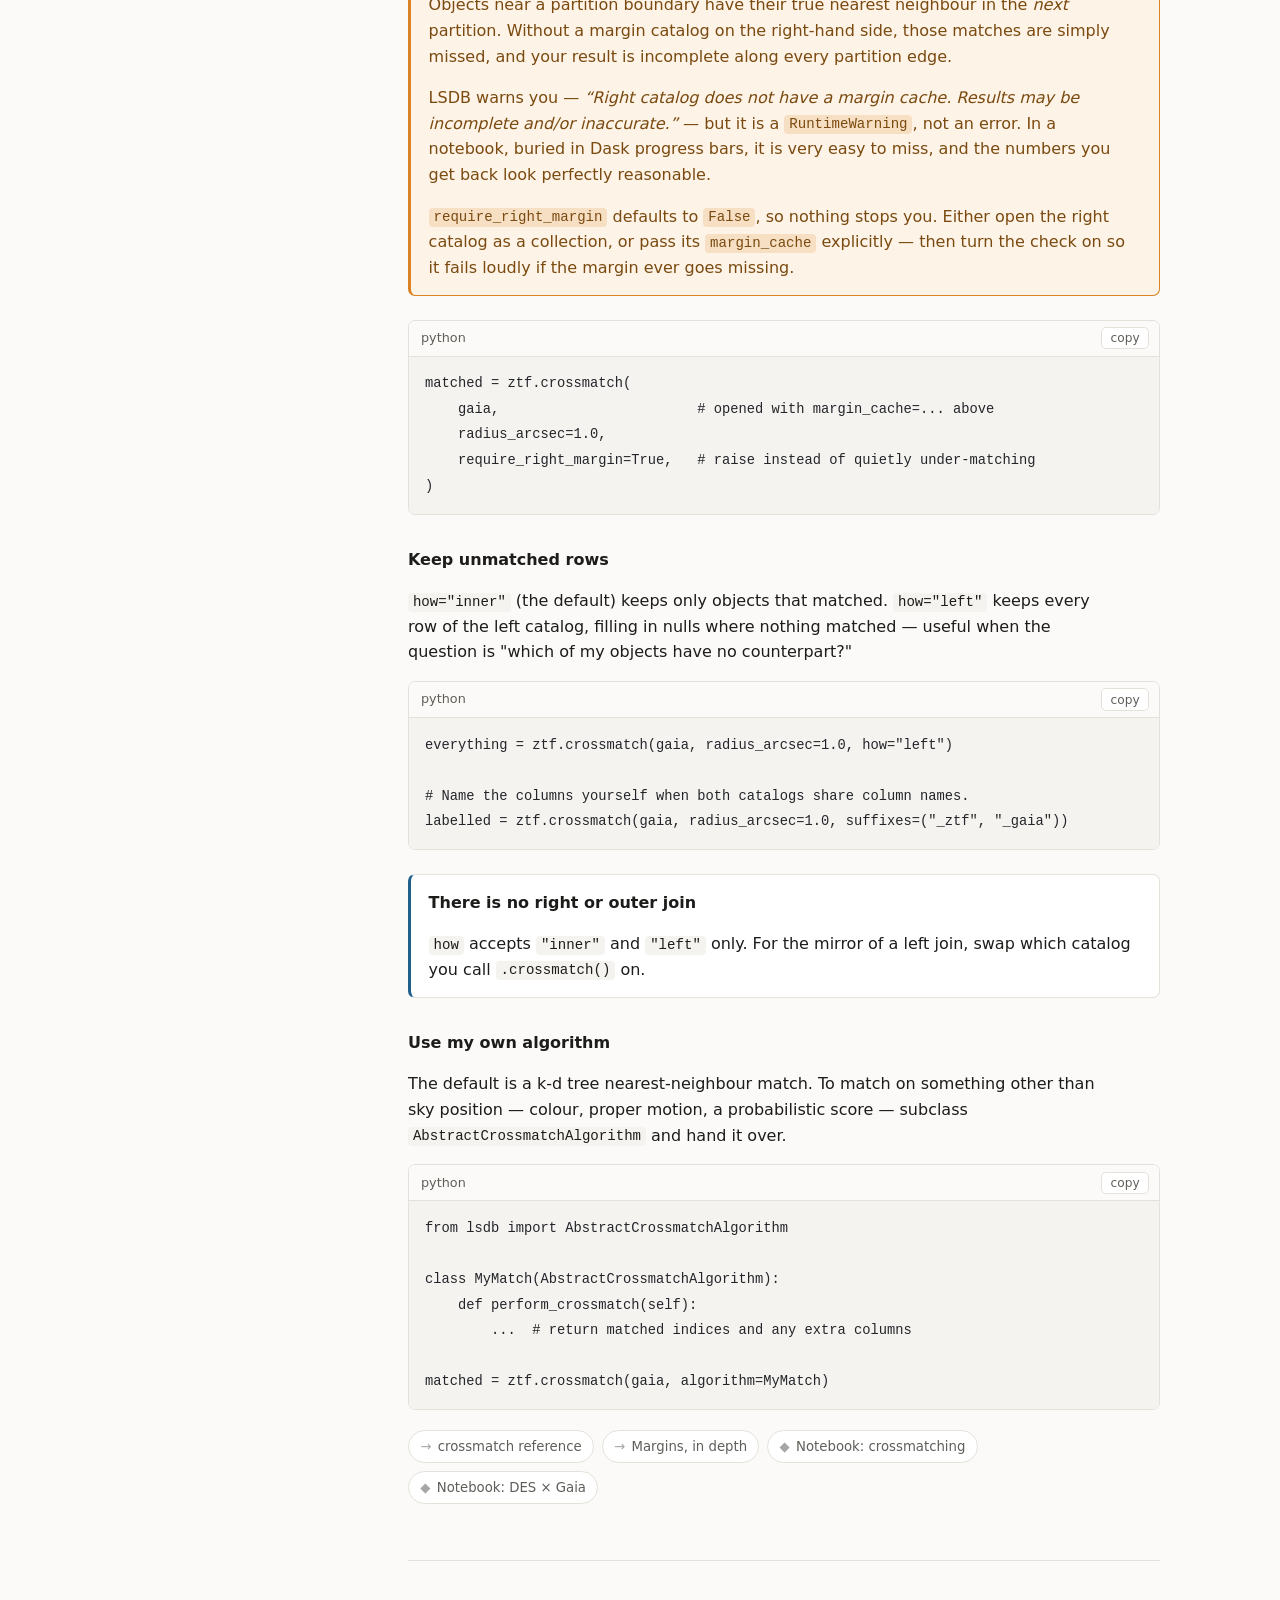
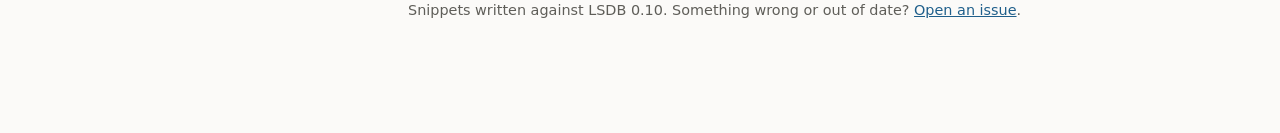
==== commit be61a0b5: "Rename load subsections, split out collections, avoid 'patch' - 'patch' means something specific in " ====
--- a/index.html
+++ b/index.html
@@ -39,9 +39,10 @@
     <ol>
       <li><a href="#start">get something on screen</a></li>
       <li><a href="#load-a-catalog">load a catalog</a></li>
-      <li class="is-sub"><a href="#load-finding">find one</a></li>
-      <li class="is-sub"><a href="#load-basic">open it</a></li>
-      <li class="is-sub"><a href="#load-columns">pick columns</a></li>
+      <li class="is-sub"><a href="#load-finding">finding</a></li>
+      <li class="is-sub"><a href="#load-basic">opening</a></li>
+      <li class="is-sub"><a href="#load-collection">opening a collection</a></li>
+      <li class="is-sub"><a href="#load-columns">picking columns</a></li>
       <li><a href="#crossmatch">crossmatch</a></li>
       <li class="is-sub"><a href="#crossmatch-basic">match two catalogs</a></li>
       <li class="is-sub"><a href="#crossmatch-margins">not get wrong answers</a></li>
@@ -81,8 +82,8 @@
 )
 
 # One square degree is small enough to compute immediately.
-patch = gaia.cone_search(ra=180.0, dec=10.0, radius_arcsec=3600)
-patch.plot_points()</code></pre>
+cone = gaia.cone_search(ra=180.0, dec=10.0, radius_arcsec=3600)
+cone.plot_points()</code></pre>
       </div>
 
       <p style="margin-bottom:0">That is the whole shape of LSDB: open something enormous lazily,
@@ -92,7 +93,7 @@
     <section class="section" id="load-a-catalog">
       <h2>load a catalog<a class="anchor" href="#load-a-catalog">#</a></h2>
 
-      <h3 id="load-finding">Find one</h3>
+      <h3 id="load-finding">Finding</h3>
       <p><a href="https://data.lsdb.io/">data.lsdb.io</a> is the catalog browser: Gaia, ZTF, SDSS,
          2MASS, DES, and more, each with its row count, size on disk, and a copy-paste URL.
          Catalogs are mirrored in several regions &mdash; grab the one nearest you, and prefer an
@@ -104,7 +105,7 @@
         <a href="https://docs.lsdb.io/en/stable/data-access/external.html">Other data centers</a>
       </div>
 
-      <h3 id="load-basic">Open one</h3>
+      <h3 id="load-basic">Opening</h3>
       <p><code>open_catalog</code> reads the catalog's metadata and nothing else. You get back a
          <code>Catalog</code> that knows its columns, types, and partitioning, but holds no rows.</p>
 
@@ -121,10 +122,16 @@
 ztf</code></pre>
       </div>
 
-      <p>Catalogs published as a <em>collection</em> bundle their margin and index catalogs alongside
-         the main one. Open the collection and the margin comes with it, attached at
-         <code>.margin</code> &mdash; which matters more than it sounds
-         (<a href="#crossmatch-margins">see below</a>).</p>
+      <div class="links">
+        <a href="https://docs.lsdb.io/en/stable/reference/api/lsdb.open_catalog.html">open_catalog reference</a>
+        <a href="https://docs.lsdb.io/en/stable/getting-started.html">Getting started</a>
+      </div>
+
+      <h3 id="load-collection">Opening a collection</h3>
+      <p>Some catalogs are published as a <em>collection</em>: the main catalog bundled together
+         with its margin and index catalogs. Open the collection and those come with it &mdash;
+         the margin arrives attached at <code>.margin</code>. When a catalog isn't published that
+         way, point <code>margin_cache</code> at the margin yourself.</p>
 
       <div class="snippet" data-setup="none" data-verify="run">
         <div class="snippet__bar">
@@ -138,12 +145,10 @@
 gaia.margin</code></pre>
       </div>
 
-      <div class="links">
-        <a href="https://docs.lsdb.io/en/stable/reference/api/lsdb.open_catalog.html">open_catalog reference</a>
-        <a href="https://docs.lsdb.io/en/stable/getting-started.html">Getting started</a>
-      </div>
-
-      <h3 id="load-columns">Pick columns</h3>
+      <p>Worth doing as a habit: the margin is what stands between you and a
+         <a href="#crossmatch-margins">quietly incomplete crossmatch</a>.</p>
+
+      <h3 id="load-columns">Picking columns</h3>
       <p>Every catalog defines a set of <em>default columns</em>, loaded when you don't ask for
          specific ones. That default exists to stop you accidentally pulling two hundred columns
          across the network. Name what you need and the rest is never read.</p>
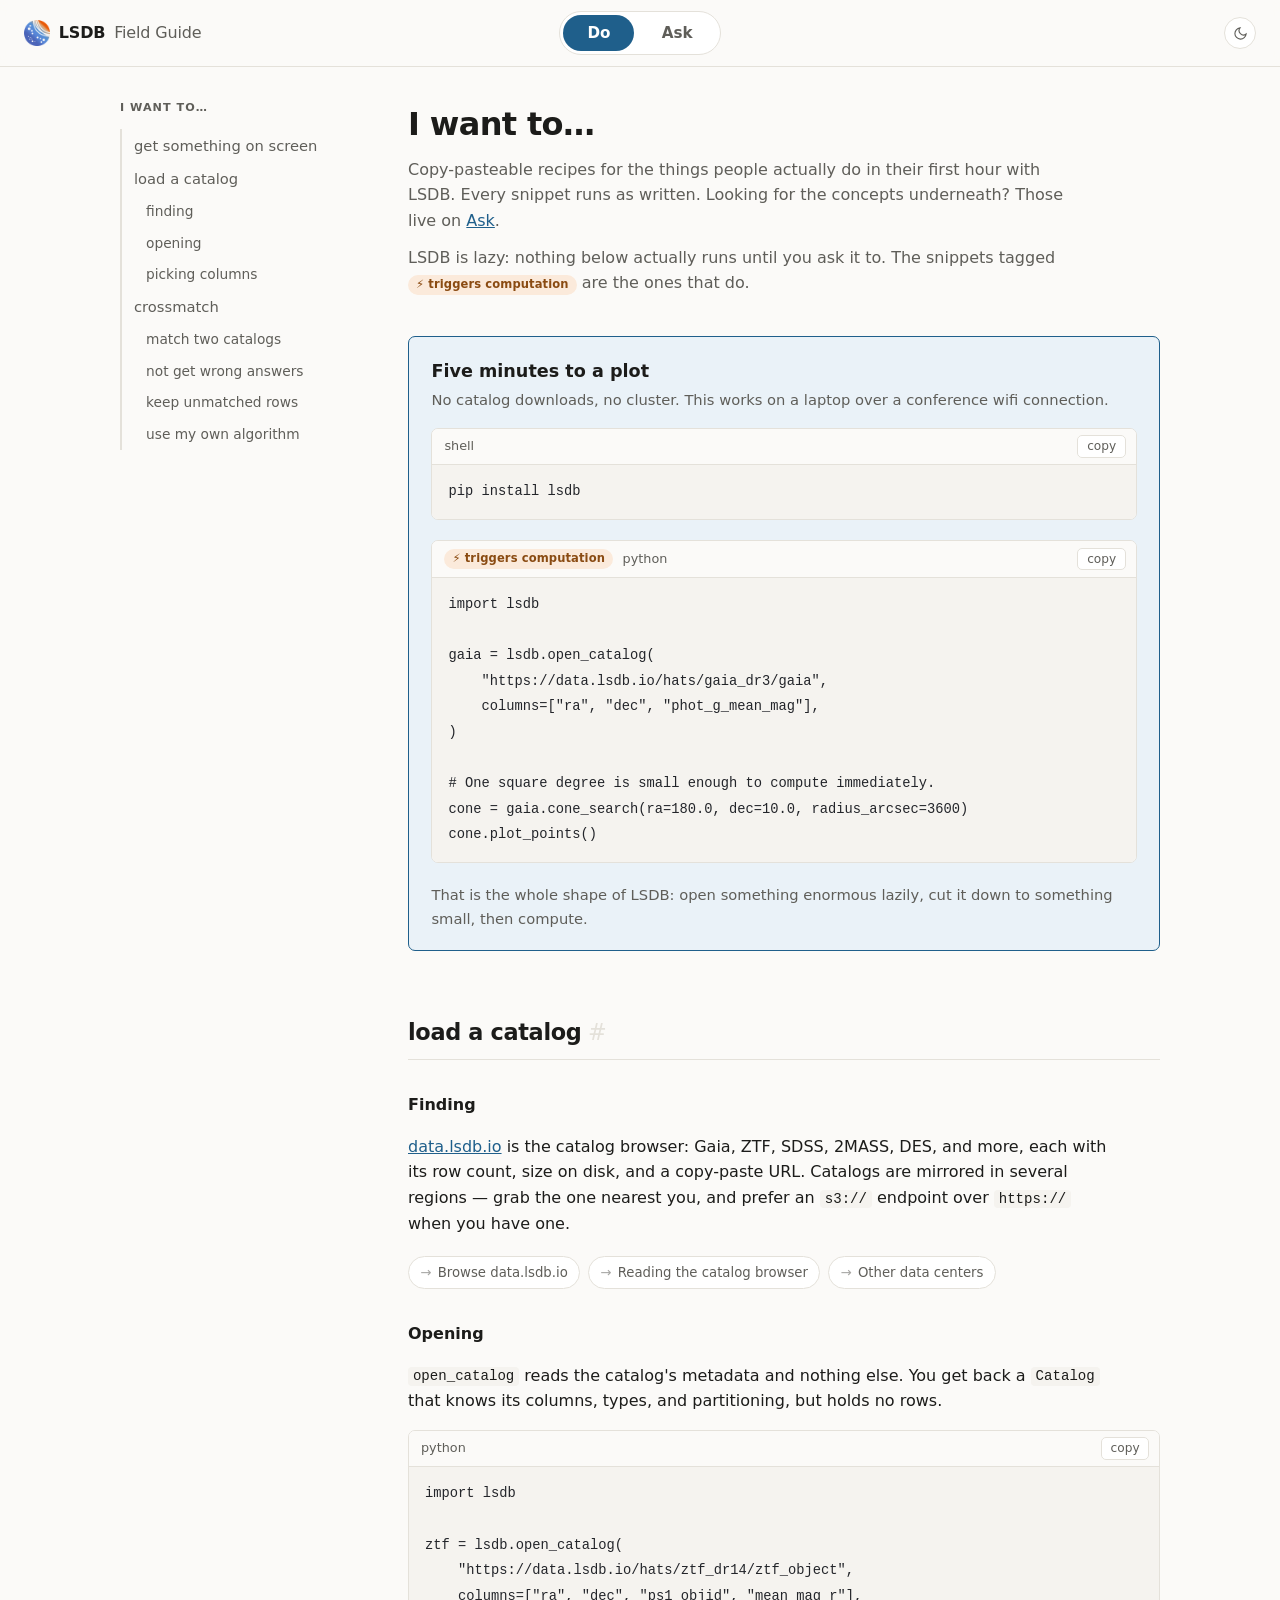
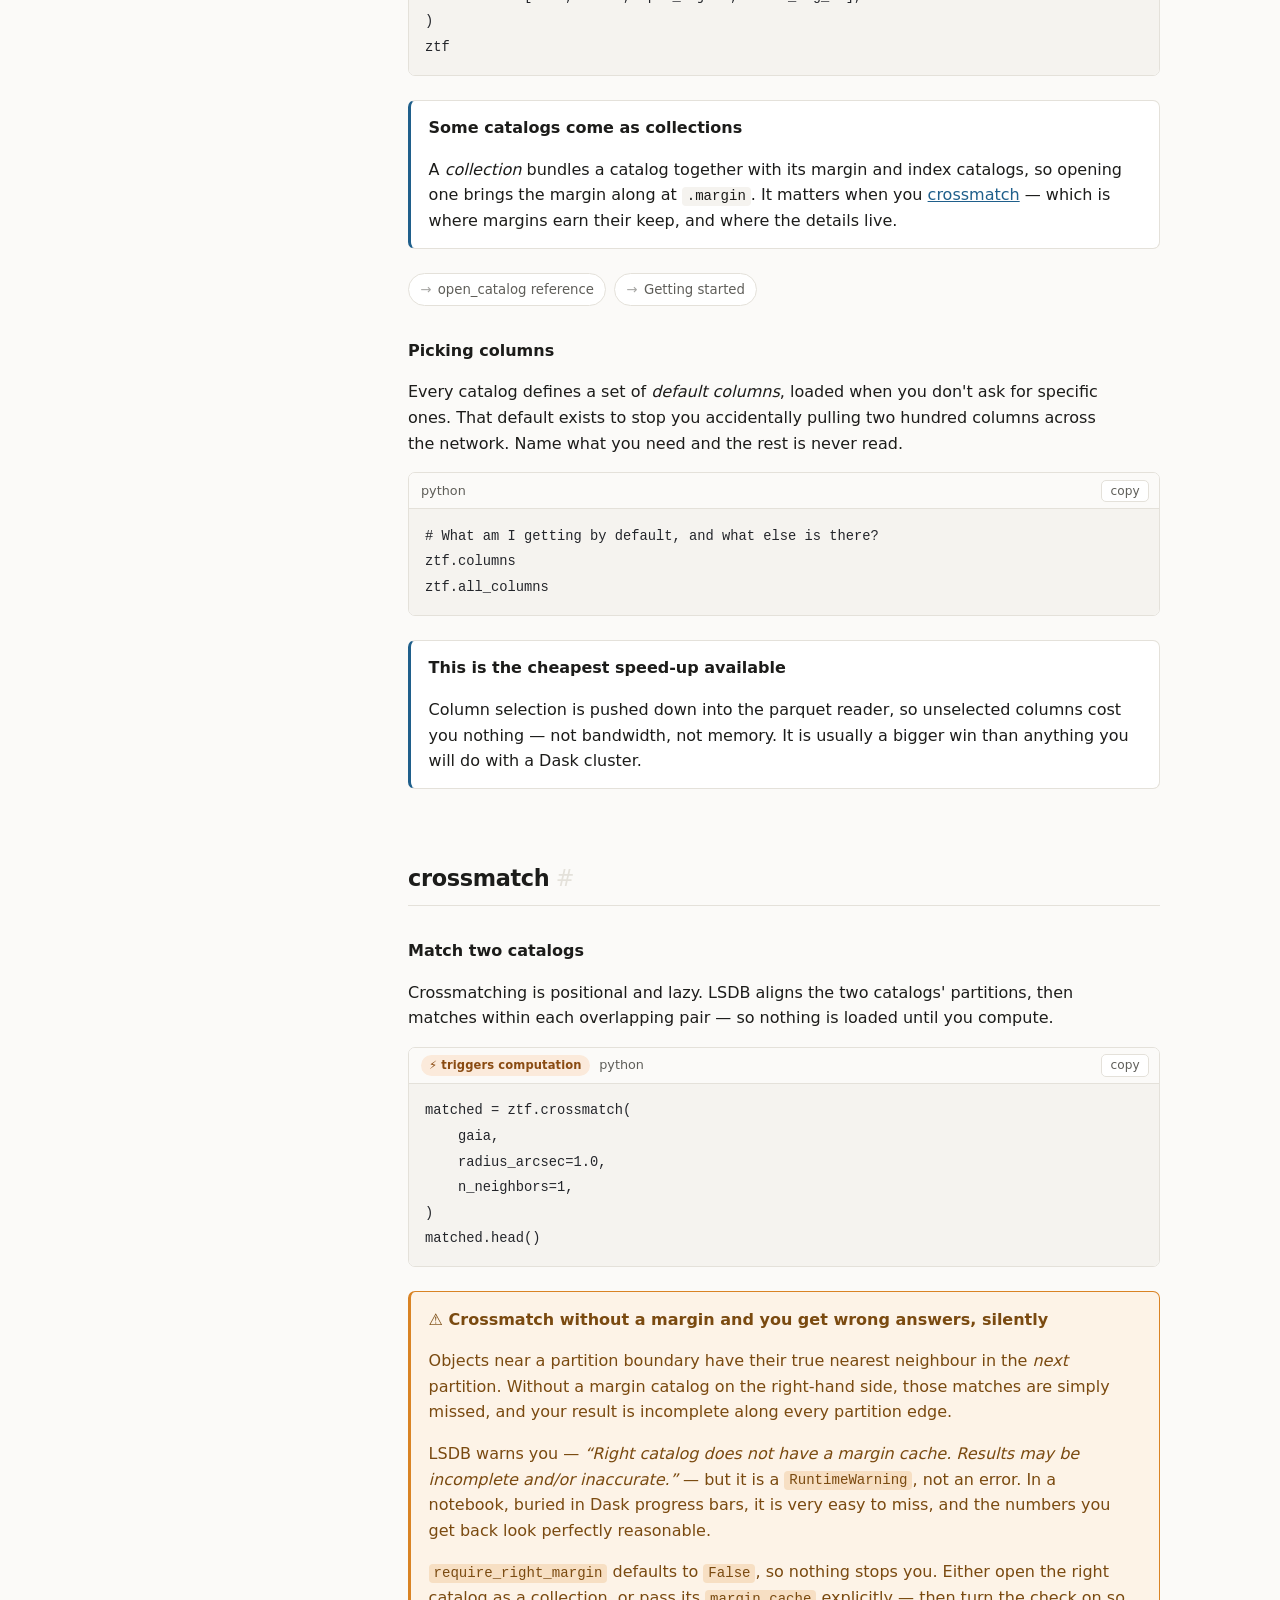
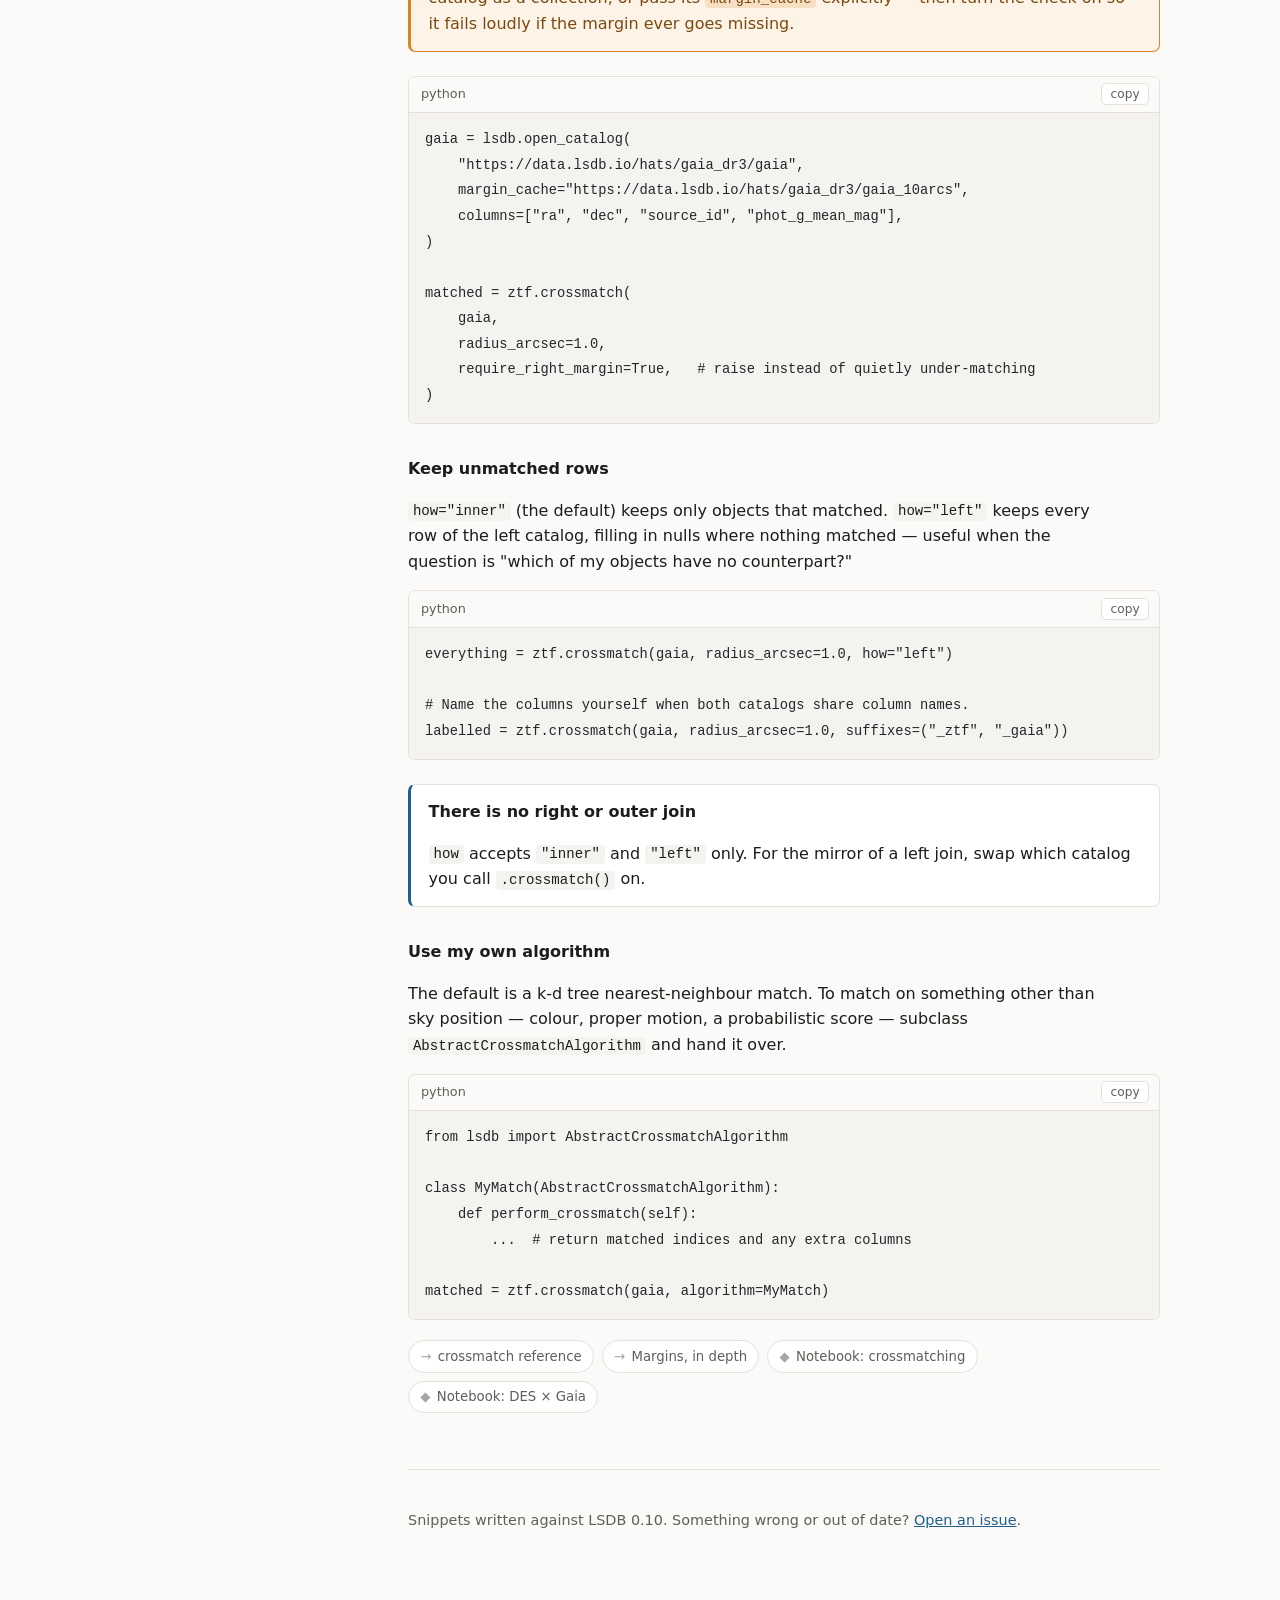
==== commit c363822b: "State laziness once as a legend; collapse collections to a callout Rather than restoring the lazy ba" ====
--- a/index.html
+++ b/index.html
@@ -41,7 +41,6 @@
       <li><a href="#load-a-catalog">load a catalog</a></li>
       <li class="is-sub"><a href="#load-finding">finding</a></li>
       <li class="is-sub"><a href="#load-basic">opening</a></li>
-      <li class="is-sub"><a href="#load-collection">opening a collection</a></li>
       <li class="is-sub"><a href="#load-columns">picking columns</a></li>
       <li><a href="#crossmatch">crossmatch</a></li>
       <li class="is-sub"><a href="#crossmatch-basic">match two catalogs</a></li>
@@ -58,6 +57,8 @@
       <p>Copy-pasteable recipes for the things people actually do in their first hour with LSDB.
          Every snippet runs as written. Looking for the concepts underneath? Those live on
          <a href="ask.html">Ask</a>.</p>
+      <p>LSDB is lazy: nothing below actually runs until you ask it to. The snippets tagged
+         <span class="badge badge--hot">&#9889; triggers computation</span> are the ones that do.</p>
     </div>
 
     <section class="starter" id="start">
@@ -122,31 +123,18 @@
 ztf</code></pre>
       </div>
 
+      <div class="callout">
+        <span class="callout__title">Some catalogs come as collections</span>
+        <p>A <em>collection</em> bundles a catalog together with its margin and index catalogs, so
+           opening one brings the margin along at <code>.margin</code>. It matters when you
+           <a href="#crossmatch-margins">crossmatch</a> &mdash; which is where margins earn their
+           keep, and where the details live.</p>
+      </div>
+
       <div class="links">
         <a href="https://docs.lsdb.io/en/stable/reference/api/lsdb.open_catalog.html">open_catalog reference</a>
         <a href="https://docs.lsdb.io/en/stable/getting-started.html">Getting started</a>
       </div>
-
-      <h3 id="load-collection">Opening a collection</h3>
-      <p>Some catalogs are published as a <em>collection</em>: the main catalog bundled together
-         with its margin and index catalogs. Open the collection and those come with it &mdash;
-         the margin arrives attached at <code>.margin</code>. When a catalog isn't published that
-         way, point <code>margin_cache</code> at the margin yourself.</p>
-
-      <div class="snippet" data-setup="none" data-verify="run">
-        <div class="snippet__bar">
-          <span class="snippet__label">python</span>
-        </div>
-        <pre><code>gaia = lsdb.open_catalog(
-    "https://data.lsdb.io/hats/gaia_dr3/gaia",
-    margin_cache="https://data.lsdb.io/hats/gaia_dr3/gaia_10arcs",
-    columns=["ra", "dec", "source_id", "phot_g_mean_mag"],
-)
-gaia.margin</code></pre>
-      </div>
-
-      <p>Worth doing as a habit: the margin is what stands between you and a
-         <a href="#crossmatch-margins">quietly incomplete crossmatch</a>.</p>
 
       <h3 id="load-columns">Picking columns</h3>
       <p>Every catalog defines a set of <em>default columns</em>, loaded when you don't ask for
@@ -205,12 +193,18 @@
            missing.</p>
       </div>
 
-      <div class="snippet" data-setup="ztf-and-gaia" data-verify="run">
-        <div class="snippet__bar">
-          <span class="snippet__label">python</span>
-        </div>
-        <pre><code>matched = ztf.crossmatch(
-    gaia,                        # opened with margin_cache=... above
+      <div class="snippet" data-setup="ztf-loaded" data-verify="run">
+        <div class="snippet__bar">
+          <span class="snippet__label">python</span>
+        </div>
+        <pre><code>gaia = lsdb.open_catalog(
+    "https://data.lsdb.io/hats/gaia_dr3/gaia",
+    margin_cache="https://data.lsdb.io/hats/gaia_dr3/gaia_10arcs",
+    columns=["ra", "dec", "source_id", "phot_g_mean_mag"],
+)
+
+matched = ztf.crossmatch(
+    gaia,
     radius_arcsec=1.0,
     require_right_margin=True,   # raise instead of quietly under-matching
 )</code></pre>
--- a/assets/style.css
+++ b/assets/style.css
@@ -152,6 +152,7 @@
 .pagehead { margin-bottom: 2.5rem; }
 .pagehead h1 { font-size: 2rem; letter-spacing: -0.02em; margin: 0 0 0.4rem; }
 .pagehead p { color: var(--muted); margin: 0; max-width: 42rem; }
+.pagehead p + p { margin-top: 0.7rem; }
 
 /* ---------- sections ---------- */
 
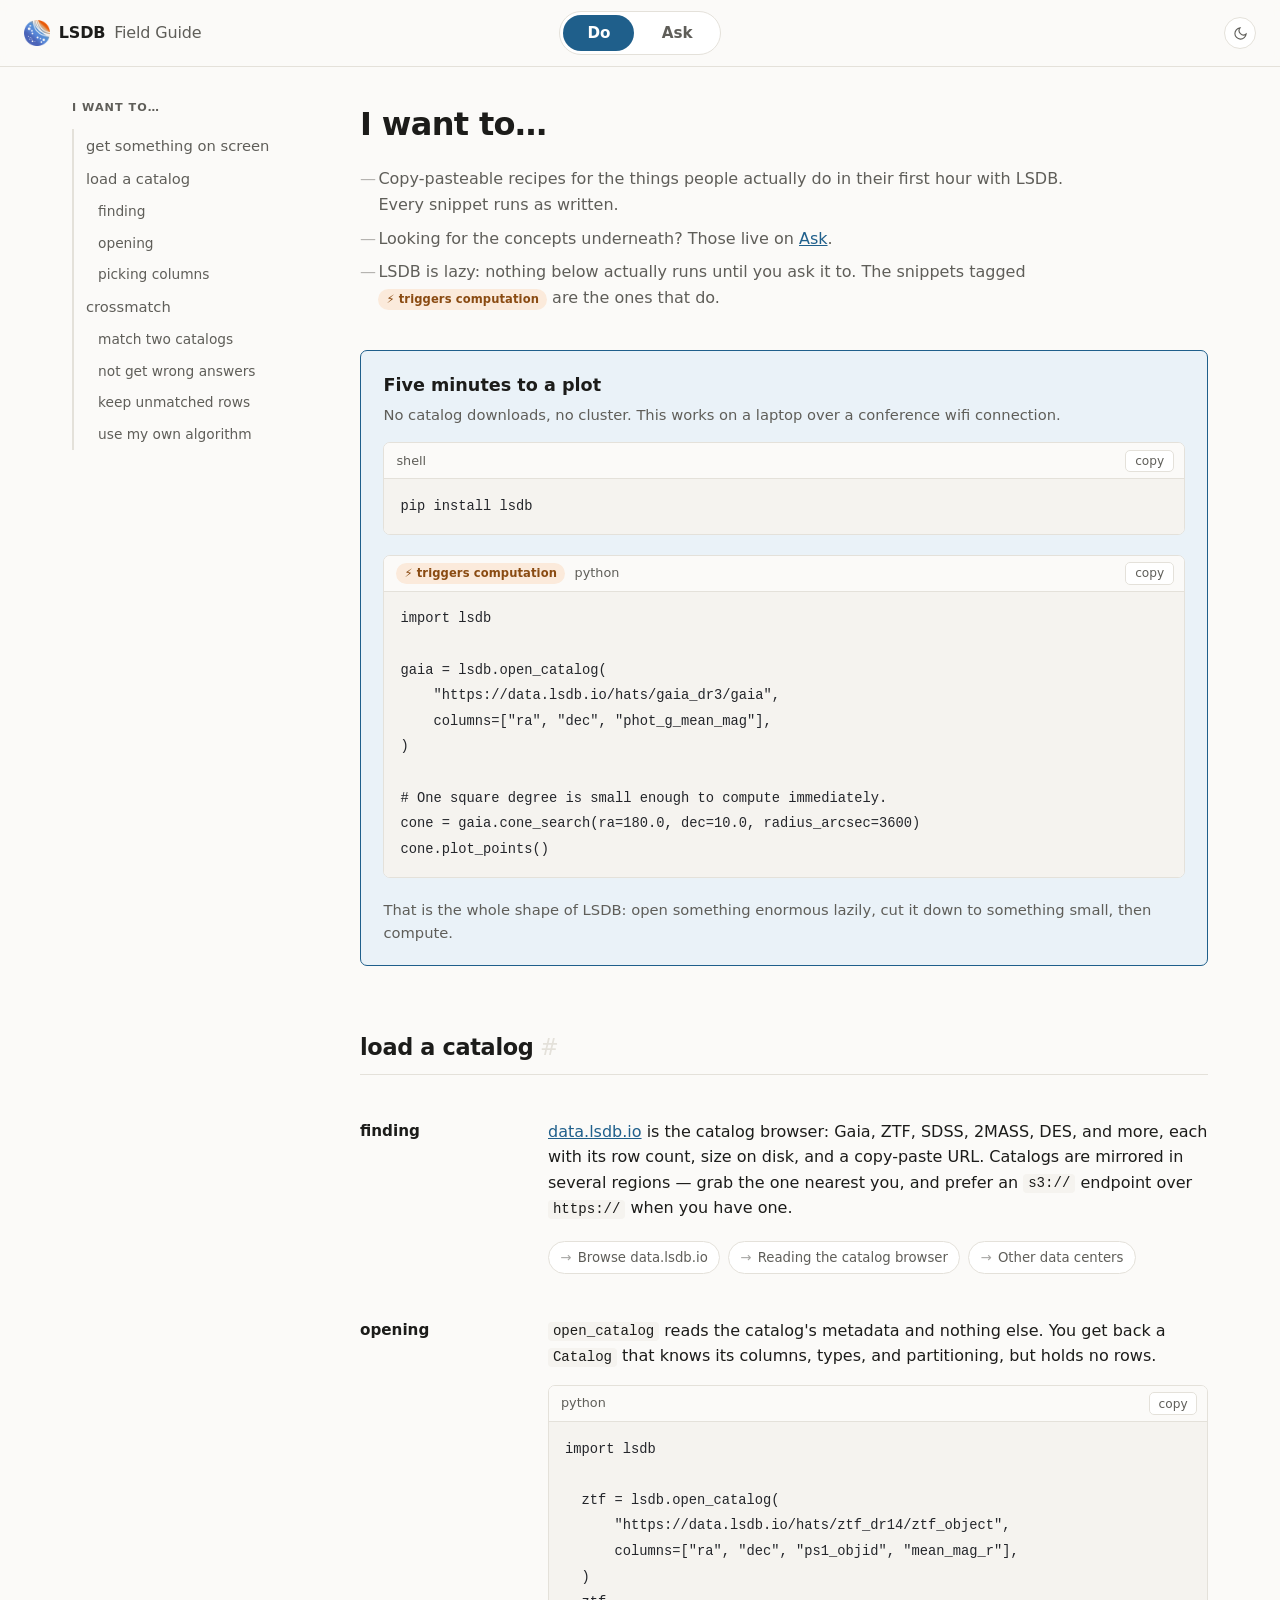
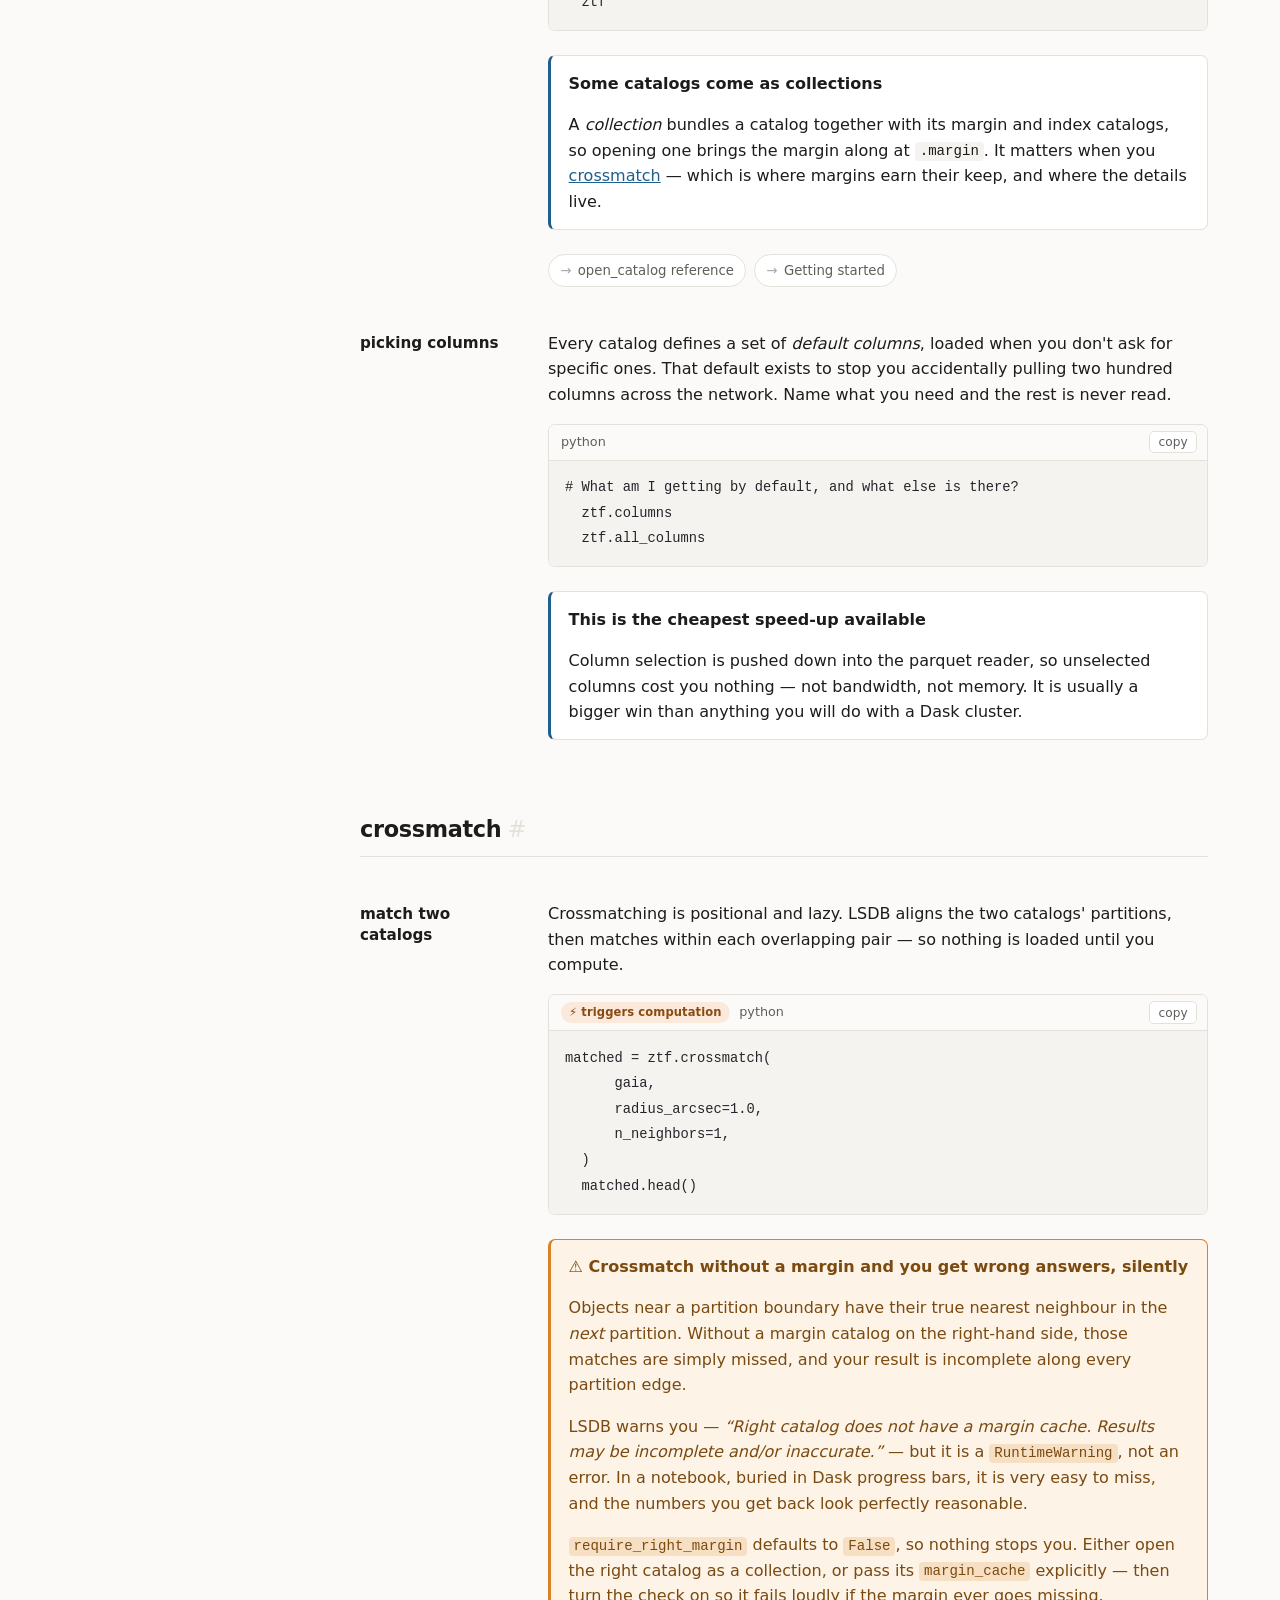
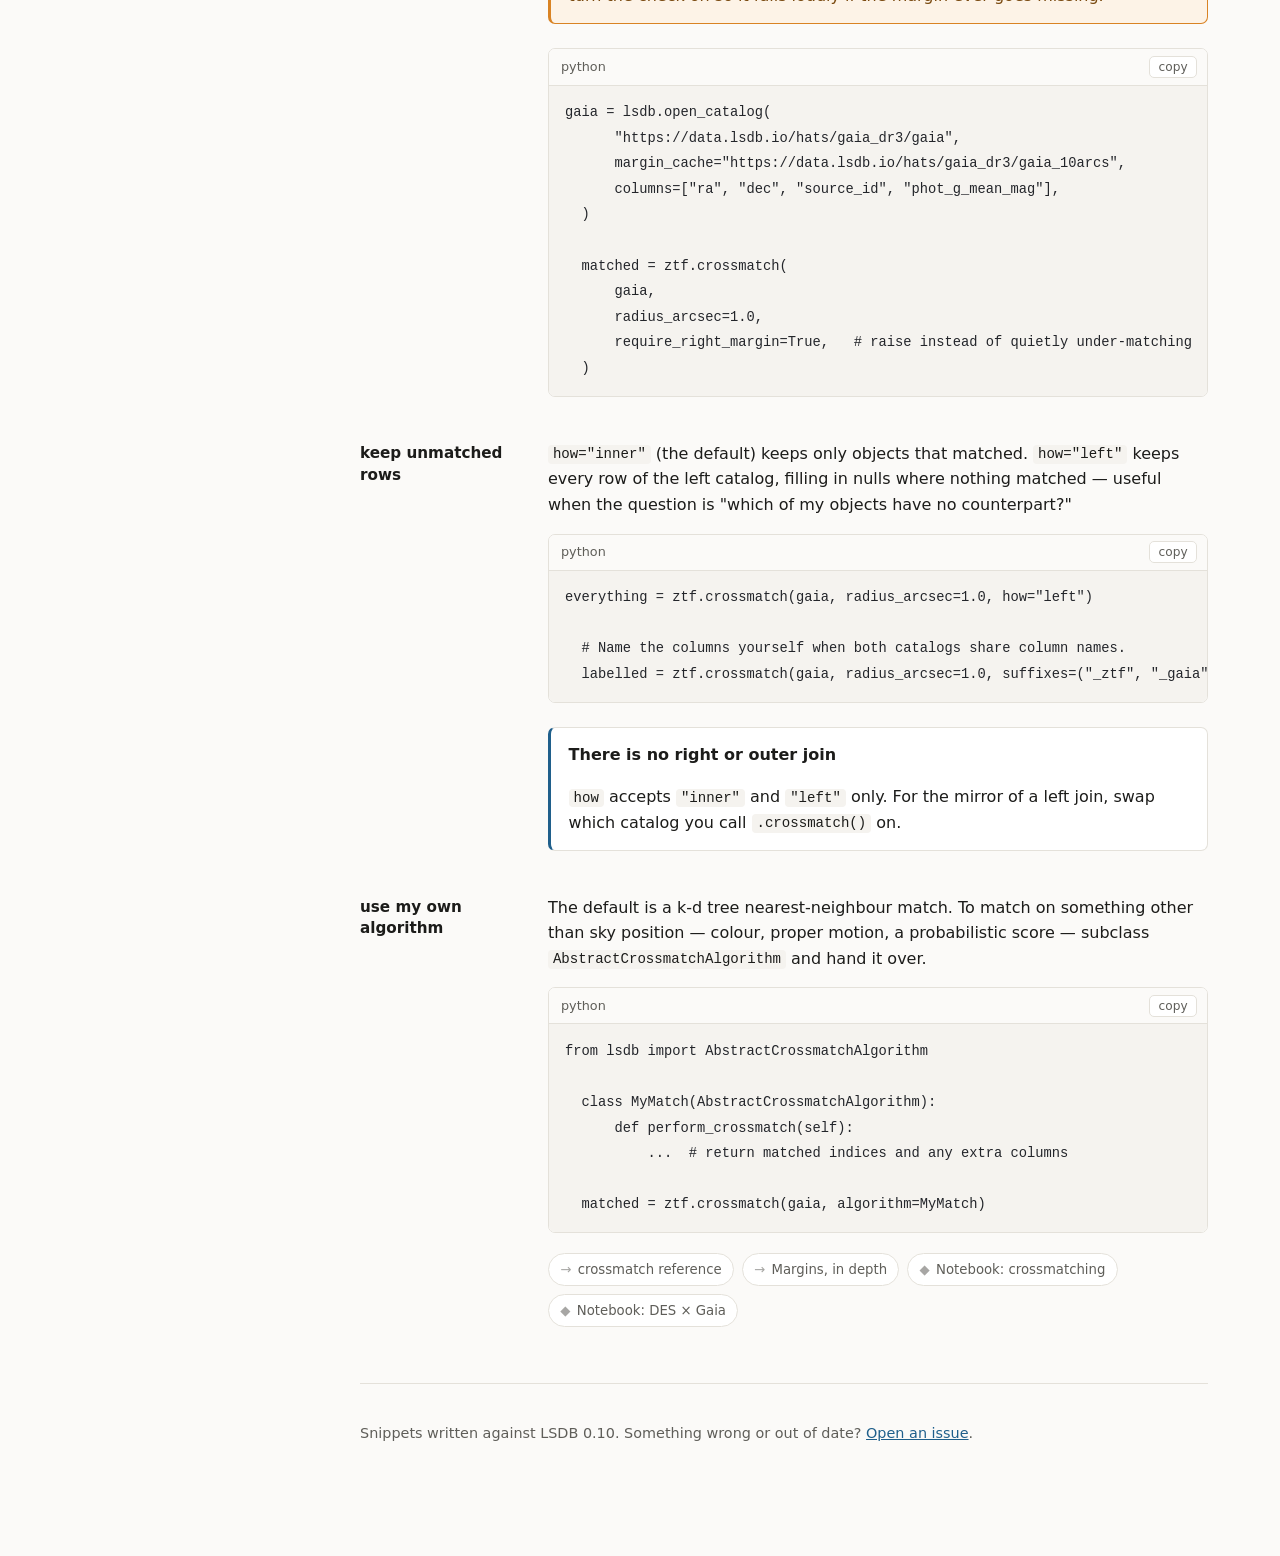
==== commit f9895844: "Move subsection headings into a left gutter; bullets in the Do intro The hierarchy problem was not t" ====
--- a/index.html
+++ b/index.html
@@ -54,11 +54,14 @@
 
     <div class="pagehead">
       <h1>I want to&hellip;</h1>
-      <p>Copy-pasteable recipes for the things people actually do in their first hour with LSDB.
-         Every snippet runs as written. Looking for the concepts underneath? Those live on
-         <a href="ask.html">Ask</a>.</p>
-      <p>LSDB is lazy: nothing below actually runs until you ask it to. The snippets tagged
-         <span class="badge badge--hot">&#9889; triggers computation</span> are the ones that do.</p>
+      <ul>
+        <li>Copy-pasteable recipes for the things people actually do in their first hour with
+            LSDB. Every snippet runs as written.</li>
+        <li>Looking for the concepts underneath? Those live on <a href="ask.html">Ask</a>.</li>
+        <li>LSDB is lazy: nothing below actually runs until you ask it to. The snippets tagged
+            <span class="badge badge--hot">&#9889; triggers computation</span> are the ones
+            that do.</li>
+      </ul>
     </div>
 
     <section class="starter" id="start">
@@ -94,168 +97,222 @@
     <section class="section" id="load-a-catalog">
       <h2>load a catalog<a class="anchor" href="#load-a-catalog">#</a></h2>
 
-      <h3 id="load-finding">Finding</h3>
-      <p><a href="https://data.lsdb.io/">data.lsdb.io</a> is the catalog browser: Gaia, ZTF, SDSS,
-         2MASS, DES, and more, each with its row count, size on disk, and a copy-paste URL.
-         Catalogs are mirrored in several regions &mdash; grab the one nearest you, and prefer an
-         <code>s3://</code> endpoint over <code>https://</code> when you have one.</p>
-
-      <div class="links">
-        <a href="https://data.lsdb.io/">Browse data.lsdb.io</a>
-        <a href="https://docs.lsdb.io/en/stable/data-access/datalsdb.html">Reading the catalog browser</a>
-        <a href="https://docs.lsdb.io/en/stable/data-access/external.html">Other data centers</a>
-      </div>
-
-      <h3 id="load-basic">Opening</h3>
-      <p><code>open_catalog</code> reads the catalog's metadata and nothing else. You get back a
-         <code>Catalog</code> that knows its columns, types, and partitioning, but holds no rows.</p>
-
-      <div class="snippet" data-setup="none" data-verify="run">
-        <div class="snippet__bar">
-          <span class="snippet__label">python</span>
-        </div>
-        <pre><code>import lsdb
-
-ztf = lsdb.open_catalog(
-    "https://data.lsdb.io/hats/ztf_dr14/ztf_object",
-    columns=["ra", "dec", "ps1_objid", "mean_mag_r"],
-)
-ztf</code></pre>
-      </div>
-
-      <div class="callout">
-        <span class="callout__title">Some catalogs come as collections</span>
-        <p>A <em>collection</em> bundles a catalog together with its margin and index catalogs, so
-           opening one brings the margin along at <code>.margin</code>. It matters when you
-           <a href="#crossmatch-margins">crossmatch</a> &mdash; which is where margins earn their
-           keep, and where the details live.</p>
-      </div>
-
-      <div class="links">
-        <a href="https://docs.lsdb.io/en/stable/reference/api/lsdb.open_catalog.html">open_catalog reference</a>
-        <a href="https://docs.lsdb.io/en/stable/getting-started.html">Getting started</a>
-      </div>
-
-      <h3 id="load-columns">Picking columns</h3>
-      <p>Every catalog defines a set of <em>default columns</em>, loaded when you don't ask for
-         specific ones. That default exists to stop you accidentally pulling two hundred columns
-         across the network. Name what you need and the rest is never read.</p>
-
-      <div class="snippet" data-setup="ztf-loaded" data-verify="run">
-        <div class="snippet__bar">
-          <span class="snippet__label">python</span>
-        </div>
-        <pre><code># What am I getting by default, and what else is there?
-ztf.columns
-ztf.all_columns</code></pre>
-      </div>
-
-      <div class="callout">
-        <span class="callout__title">This is the cheapest speed-up available</span>
-        <p>Column selection is pushed down into the parquet reader, so unselected columns cost you
-           nothing &mdash; not bandwidth, not memory. It is usually a bigger win than anything you
-           will do with a Dask cluster.</p>
-      </div>
+      <div class="sub" id="load-finding">
+
+        <h3>finding</h3>
+
+        <div class="sub__body">
+        <p><a href="https://data.lsdb.io/">data.lsdb.io</a> is the catalog browser: Gaia, ZTF, SDSS,
+           2MASS, DES, and more, each with its row count, size on disk, and a copy-paste URL.
+           Catalogs are mirrored in several regions &mdash; grab the one nearest you, and prefer an
+           <code>s3://</code> endpoint over <code>https://</code> when you have one.</p>
+
+        <div class="links">
+          <a href="https://data.lsdb.io/">Browse data.lsdb.io</a>
+          <a href="https://docs.lsdb.io/en/stable/data-access/datalsdb.html">Reading the catalog browser</a>
+          <a href="https://docs.lsdb.io/en/stable/data-access/external.html">Other data centers</a>
+        </div>
+
+        </div>
+
+      </div>
+
+
+      <div class="sub" id="load-basic">
+
+        <h3>opening</h3>
+
+        <div class="sub__body">
+        <p><code>open_catalog</code> reads the catalog's metadata and nothing else. You get back a
+           <code>Catalog</code> that knows its columns, types, and partitioning, but holds no rows.</p>
+
+        <div class="snippet" data-setup="none" data-verify="run">
+          <div class="snippet__bar">
+            <span class="snippet__label">python</span>
+          </div>
+          <pre><code>import lsdb
+
+  ztf = lsdb.open_catalog(
+      "https://data.lsdb.io/hats/ztf_dr14/ztf_object",
+      columns=["ra", "dec", "ps1_objid", "mean_mag_r"],
+  )
+  ztf</code></pre>
+        </div>
+
+        <div class="callout">
+          <span class="callout__title">Some catalogs come as collections</span>
+          <p>A <em>collection</em> bundles a catalog together with its margin and index catalogs, so
+             opening one brings the margin along at <code>.margin</code>. It matters when you
+             <a href="#crossmatch-margins">crossmatch</a> &mdash; which is where margins earn their
+             keep, and where the details live.</p>
+        </div>
+
+        <div class="links">
+          <a href="https://docs.lsdb.io/en/stable/reference/api/lsdb.open_catalog.html">open_catalog reference</a>
+          <a href="https://docs.lsdb.io/en/stable/getting-started.html">Getting started</a>
+        </div>
+
+        </div>
+
+      </div>
+
+
+      <div class="sub" id="load-columns">
+
+        <h3>picking columns</h3>
+
+        <div class="sub__body">
+        <p>Every catalog defines a set of <em>default columns</em>, loaded when you don't ask for
+           specific ones. That default exists to stop you accidentally pulling two hundred columns
+           across the network. Name what you need and the rest is never read.</p>
+
+        <div class="snippet" data-setup="ztf-loaded" data-verify="run">
+          <div class="snippet__bar">
+            <span class="snippet__label">python</span>
+          </div>
+          <pre><code># What am I getting by default, and what else is there?
+  ztf.columns
+  ztf.all_columns</code></pre>
+        </div>
+
+        <div class="callout">
+          <span class="callout__title">This is the cheapest speed-up available</span>
+          <p>Column selection is pushed down into the parquet reader, so unselected columns cost you
+             nothing &mdash; not bandwidth, not memory. It is usually a bigger win than anything you
+             will do with a Dask cluster.</p>
+        </div>
+
+        </div>
+
+      </div>
+
     </section>
 
     <section class="section" id="crossmatch">
       <h2>crossmatch<a class="anchor" href="#crossmatch">#</a></h2>
 
-      <h3 id="crossmatch-basic">Match two catalogs</h3>
-      <p>Crossmatching is positional and lazy. LSDB aligns the two catalogs' partitions, then
-         matches within each overlapping pair &mdash; so nothing is loaded until you compute.</p>
-
-      <div class="snippet" data-setup="ztf-and-gaia" data-verify="run">
-        <div class="snippet__bar">
-          <span class="badge badge--hot">&#9889; triggers computation</span>
-          <span class="snippet__label">python</span>
-        </div>
-        <pre><code>matched = ztf.crossmatch(
-    gaia,
-    radius_arcsec=1.0,
-    n_neighbors=1,
-)
-matched.head()</code></pre>
-      </div>
-
-      <div class="callout callout--warn" id="crossmatch-margins">
-        <span class="callout__title">&#9888; Crossmatch without a margin and you get wrong answers, silently</span>
-        <p>Objects near a partition boundary have their true nearest neighbour in the
-           <em>next</em> partition. Without a margin catalog on the right-hand side, those matches
-           are simply missed, and your result is incomplete along every partition edge.</p>
-        <p>LSDB warns you &mdash; <em>&ldquo;Right catalog does not have a margin cache. Results may
-           be incomplete and/or inaccurate.&rdquo;</em> &mdash; but it is a <code>RuntimeWarning</code>,
-           not an error. In a notebook, buried in Dask progress bars, it is very easy to miss, and
-           the numbers you get back look perfectly reasonable.</p>
-        <p><code>require_right_margin</code> defaults to <code>False</code>, so nothing stops you.
-           Either open the right catalog as a collection, or pass its <code>margin_cache</code>
-           explicitly &mdash; then turn the check on so it fails loudly if the margin ever goes
-           missing.</p>
-      </div>
-
-      <div class="snippet" data-setup="ztf-loaded" data-verify="run">
-        <div class="snippet__bar">
-          <span class="snippet__label">python</span>
-        </div>
-        <pre><code>gaia = lsdb.open_catalog(
-    "https://data.lsdb.io/hats/gaia_dr3/gaia",
-    margin_cache="https://data.lsdb.io/hats/gaia_dr3/gaia_10arcs",
-    columns=["ra", "dec", "source_id", "phot_g_mean_mag"],
-)
-
-matched = ztf.crossmatch(
-    gaia,
-    radius_arcsec=1.0,
-    require_right_margin=True,   # raise instead of quietly under-matching
-)</code></pre>
-      </div>
-
-      <h3 id="crossmatch-how">Keep unmatched rows</h3>
-      <p><code>how="inner"</code> (the default) keeps only objects that matched.
-         <code>how="left"</code> keeps every row of the left catalog, filling in nulls where
-         nothing matched &mdash; useful when the question is "which of my objects have no
-         counterpart?"</p>
-
-      <div class="snippet" data-setup="ztf-and-gaia" data-verify="run">
-        <div class="snippet__bar">
-          <span class="snippet__label">python</span>
-        </div>
-        <pre><code>everything = ztf.crossmatch(gaia, radius_arcsec=1.0, how="left")
-
-# Name the columns yourself when both catalogs share column names.
-labelled = ztf.crossmatch(gaia, radius_arcsec=1.0, suffixes=("_ztf", "_gaia"))</code></pre>
-      </div>
-
-      <div class="callout">
-        <span class="callout__title">There is no right or outer join</span>
-        <p><code>how</code> accepts <code>"inner"</code> and <code>"left"</code> only. For the
-           mirror of a left join, swap which catalog you call <code>.crossmatch()</code> on.</p>
-      </div>
-
-      <h3 id="crossmatch-custom">Use my own algorithm</h3>
-      <p>The default is a k-d tree nearest-neighbour match. To match on something other than sky
-         position &mdash; colour, proper motion, a probabilistic score &mdash; subclass
-         <code>AbstractCrossmatchAlgorithm</code> and hand it over.</p>
-
-      <div class="snippet" data-setup="ztf-and-gaia" data-verify="skip" data-skip-reason="illustrative subclass, not a runnable algorithm">
-        <div class="snippet__bar">
-          <span class="snippet__label">python</span>
-        </div>
-        <pre><code>from lsdb import AbstractCrossmatchAlgorithm
-
-class MyMatch(AbstractCrossmatchAlgorithm):
-    def perform_crossmatch(self):
-        ...  # return matched indices and any extra columns
-
-matched = ztf.crossmatch(gaia, algorithm=MyMatch)</code></pre>
-      </div>
-
-      <div class="links">
-        <a href="https://docs.lsdb.io/en/stable/reference/api/lsdb.catalog.Catalog.crossmatch.html">crossmatch reference</a>
-        <a href="https://docs.lsdb.io/en/stable/tutorials/margins.html">Margins, in depth</a>
-        <a class="link--nb" href="https://docs.lsdb.io/en/stable/tutorials/pre_executed/crossmatching.html">Notebook: crossmatching</a>
-        <a class="link--nb" href="https://docs.lsdb.io/en/stable/tutorials/pre_executed/des-gaia.html">Notebook: DES &times; Gaia</a>
-      </div>
+      <div class="sub" id="crossmatch-basic">
+
+        <h3>match two catalogs</h3>
+
+        <div class="sub__body">
+        <p>Crossmatching is positional and lazy. LSDB aligns the two catalogs' partitions, then
+           matches within each overlapping pair &mdash; so nothing is loaded until you compute.</p>
+
+        <div class="snippet" data-setup="ztf-and-gaia" data-verify="run">
+          <div class="snippet__bar">
+            <span class="badge badge--hot">&#9889; triggers computation</span>
+            <span class="snippet__label">python</span>
+          </div>
+          <pre><code>matched = ztf.crossmatch(
+      gaia,
+      radius_arcsec=1.0,
+      n_neighbors=1,
+  )
+  matched.head()</code></pre>
+        </div>
+
+        <div class="callout callout--warn" id="crossmatch-margins">
+          <span class="callout__title">&#9888; Crossmatch without a margin and you get wrong answers, silently</span>
+          <p>Objects near a partition boundary have their true nearest neighbour in the
+             <em>next</em> partition. Without a margin catalog on the right-hand side, those matches
+             are simply missed, and your result is incomplete along every partition edge.</p>
+          <p>LSDB warns you &mdash; <em>&ldquo;Right catalog does not have a margin cache. Results may
+             be incomplete and/or inaccurate.&rdquo;</em> &mdash; but it is a <code>RuntimeWarning</code>,
+             not an error. In a notebook, buried in Dask progress bars, it is very easy to miss, and
+             the numbers you get back look perfectly reasonable.</p>
+          <p><code>require_right_margin</code> defaults to <code>False</code>, so nothing stops you.
+             Either open the right catalog as a collection, or pass its <code>margin_cache</code>
+             explicitly &mdash; then turn the check on so it fails loudly if the margin ever goes
+             missing.</p>
+        </div>
+
+        <div class="snippet" data-setup="ztf-loaded" data-verify="run">
+          <div class="snippet__bar">
+            <span class="snippet__label">python</span>
+          </div>
+          <pre><code>gaia = lsdb.open_catalog(
+      "https://data.lsdb.io/hats/gaia_dr3/gaia",
+      margin_cache="https://data.lsdb.io/hats/gaia_dr3/gaia_10arcs",
+      columns=["ra", "dec", "source_id", "phot_g_mean_mag"],
+  )
+
+  matched = ztf.crossmatch(
+      gaia,
+      radius_arcsec=1.0,
+      require_right_margin=True,   # raise instead of quietly under-matching
+  )</code></pre>
+        </div>
+
+        </div>
+
+      </div>
+
+
+      <div class="sub" id="crossmatch-how">
+
+        <h3>keep unmatched rows</h3>
+
+        <div class="sub__body">
+        <p><code>how="inner"</code> (the default) keeps only objects that matched.
+           <code>how="left"</code> keeps every row of the left catalog, filling in nulls where
+           nothing matched &mdash; useful when the question is "which of my objects have no
+           counterpart?"</p>
+
+        <div class="snippet" data-setup="ztf-and-gaia" data-verify="run">
+          <div class="snippet__bar">
+            <span class="snippet__label">python</span>
+          </div>
+          <pre><code>everything = ztf.crossmatch(gaia, radius_arcsec=1.0, how="left")
+
+  # Name the columns yourself when both catalogs share column names.
+  labelled = ztf.crossmatch(gaia, radius_arcsec=1.0, suffixes=("_ztf", "_gaia"))</code></pre>
+        </div>
+
+        <div class="callout">
+          <span class="callout__title">There is no right or outer join</span>
+          <p><code>how</code> accepts <code>"inner"</code> and <code>"left"</code> only. For the
+             mirror of a left join, swap which catalog you call <code>.crossmatch()</code> on.</p>
+        </div>
+
+        </div>
+
+      </div>
+
+
+      <div class="sub" id="crossmatch-custom">
+
+        <h3>use my own algorithm</h3>
+
+        <div class="sub__body">
+        <p>The default is a k-d tree nearest-neighbour match. To match on something other than sky
+           position &mdash; colour, proper motion, a probabilistic score &mdash; subclass
+           <code>AbstractCrossmatchAlgorithm</code> and hand it over.</p>
+
+        <div class="snippet" data-setup="ztf-and-gaia" data-verify="skip" data-skip-reason="illustrative subclass, not a runnable algorithm">
+          <div class="snippet__bar">
+            <span class="snippet__label">python</span>
+          </div>
+          <pre><code>from lsdb import AbstractCrossmatchAlgorithm
+
+  class MyMatch(AbstractCrossmatchAlgorithm):
+      def perform_crossmatch(self):
+          ...  # return matched indices and any extra columns
+
+  matched = ztf.crossmatch(gaia, algorithm=MyMatch)</code></pre>
+        </div>
+
+        <div class="links">
+          <a href="https://docs.lsdb.io/en/stable/reference/api/lsdb.catalog.Catalog.crossmatch.html">crossmatch reference</a>
+          <a href="https://docs.lsdb.io/en/stable/tutorials/margins.html">Margins, in depth</a>
+          <a class="link--nb" href="https://docs.lsdb.io/en/stable/tutorials/pre_executed/crossmatching.html">Notebook: crossmatching</a>
+          <a class="link--nb" href="https://docs.lsdb.io/en/stable/tutorials/pre_executed/des-gaia.html">Notebook: DES &times; Gaia</a>
+        </div>
+
+        </div>
+
+      </div>
+
     </section>
 
     <footer class="footer">
--- a/assets/style.css
+++ b/assets/style.css
@@ -124,7 +124,7 @@
   display: grid;
   grid-template-columns: 15rem minmax(0, 1fr);
   gap: 3rem;
-  max-width: 68rem;
+  max-width: 74rem;
   margin: 0 auto;
   padding: 2rem 1.5rem 6rem;
 }
@@ -153,6 +153,9 @@
 .pagehead h1 { font-size: 2rem; letter-spacing: -0.02em; margin: 0 0 0.4rem; }
 .pagehead p { color: var(--muted); margin: 0; max-width: 42rem; }
 .pagehead p + p { margin-top: 0.7rem; }
+.pagehead ul { margin: 1rem 0 0; padding: 0; list-style: none; max-width: 44rem; color: var(--muted); }
+.pagehead li { position: relative; padding-left: 1.15rem; margin-bottom: 0.5rem; }
+.pagehead li::before { content: "\2014"; position: absolute; left: 0; opacity: 0.45; }
 
 /* ---------- sections ---------- */
 
@@ -161,7 +164,19 @@
   font-size: 1.4rem; letter-spacing: -0.015em; margin: 0 0 0.6rem;
   padding-bottom: 0.5rem; border-bottom: 1px solid var(--border);
 }
-.section h3 { font-size: 1rem; margin: 2rem 0 0.5rem; }
+.sub {
+  display: grid;
+  grid-template-columns: 10rem minmax(0, 1fr);
+  gap: 1.75rem;
+  margin-top: 2.75rem;
+}
+.sub h3 {
+  margin: 0.15rem 0 0; align-self: start;
+  font-size: 0.95rem; font-weight: 650; line-height: 1.4;
+  color: var(--text);
+}
+.sub__body > *:first-child { margin-top: 0; }
+.sub__body > *:last-child { margin-bottom: 0; }
 .section p { max-width: 44rem; }
 .section ul { max-width: 44rem; }
 
@@ -265,6 +280,11 @@
   .topbar { grid-template-columns: auto 1fr auto; padding: 0.6rem 0.9rem; gap: 0.6rem; }
   .topbar__brand span { display: none; }
   .topbar__nav a { padding: 0.35rem 1.1rem; }
+}
+
+@media (max-width: 62rem) {
+  .sub { grid-template-columns: 1fr; gap: 0.5rem; margin-top: 2.25rem; }
+  .sub h3 { font-size: 1rem; }
 }
 
 @media (max-width: 52rem) {
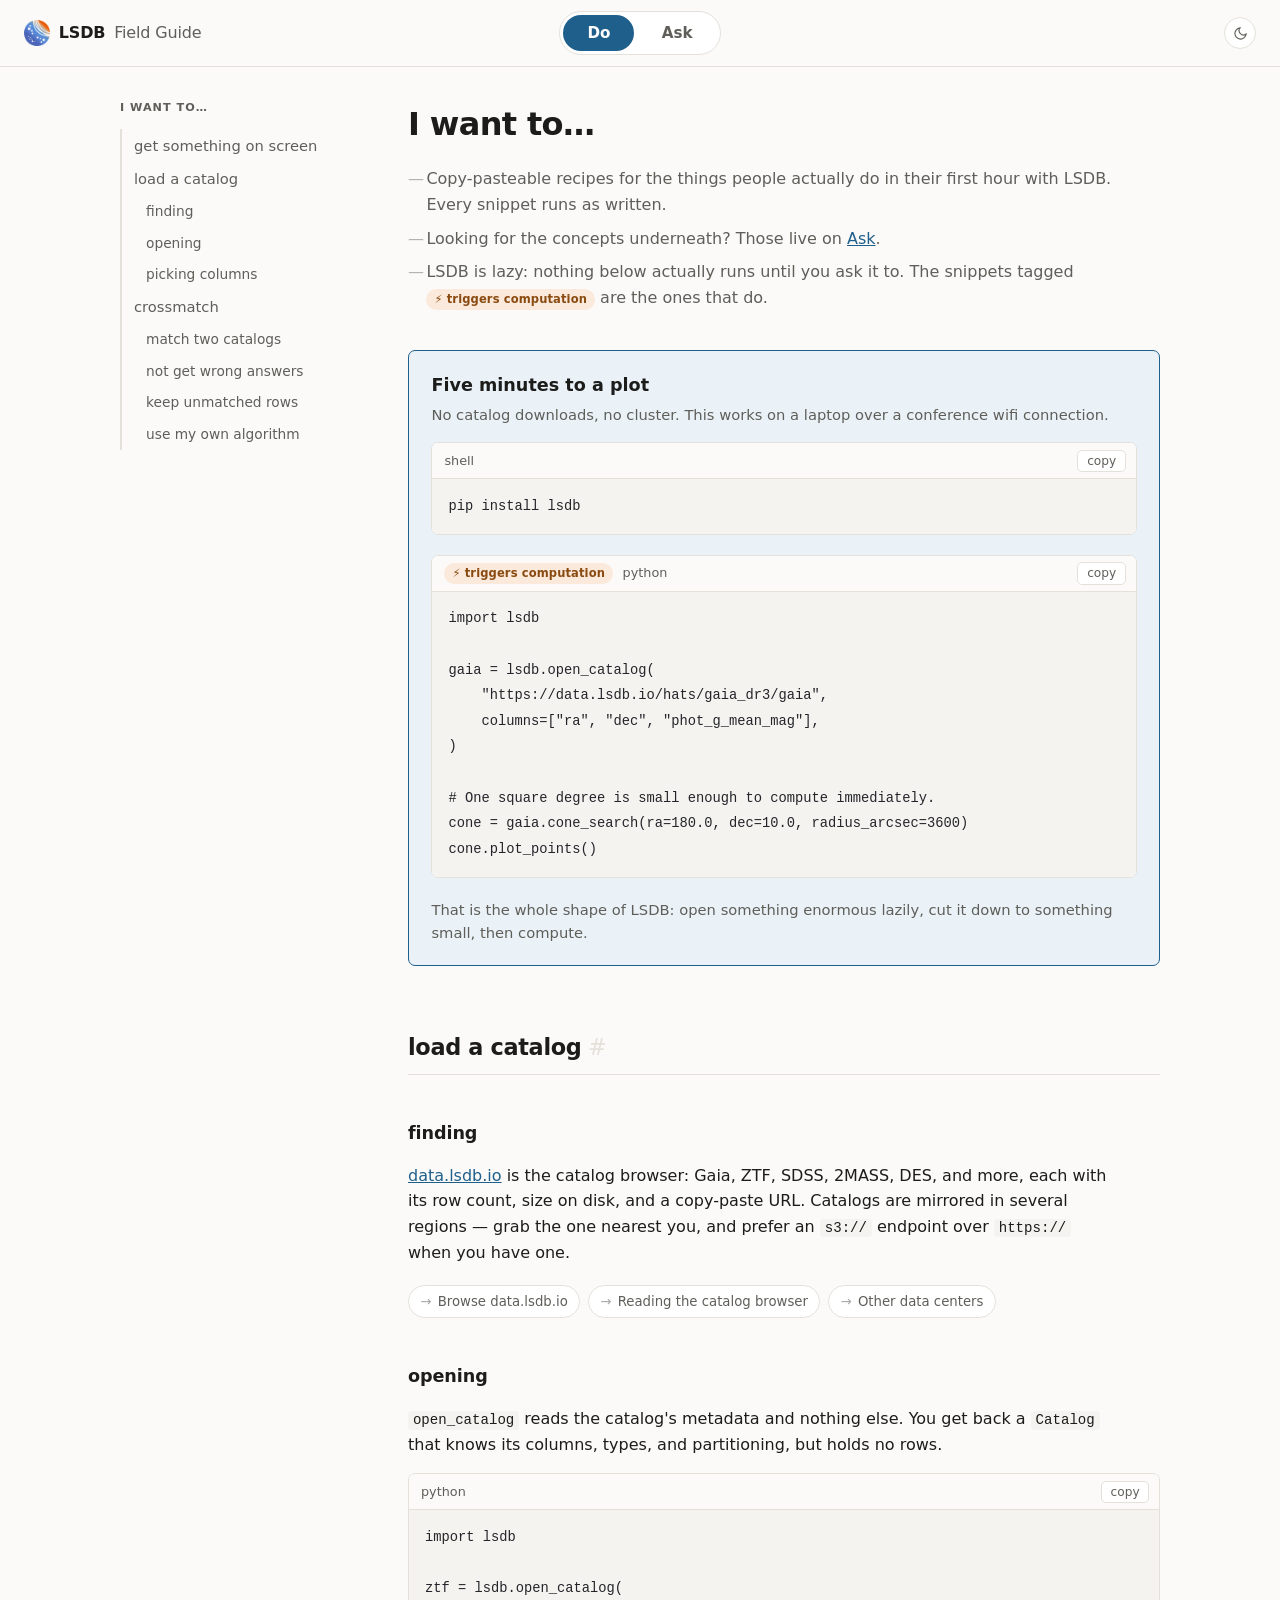
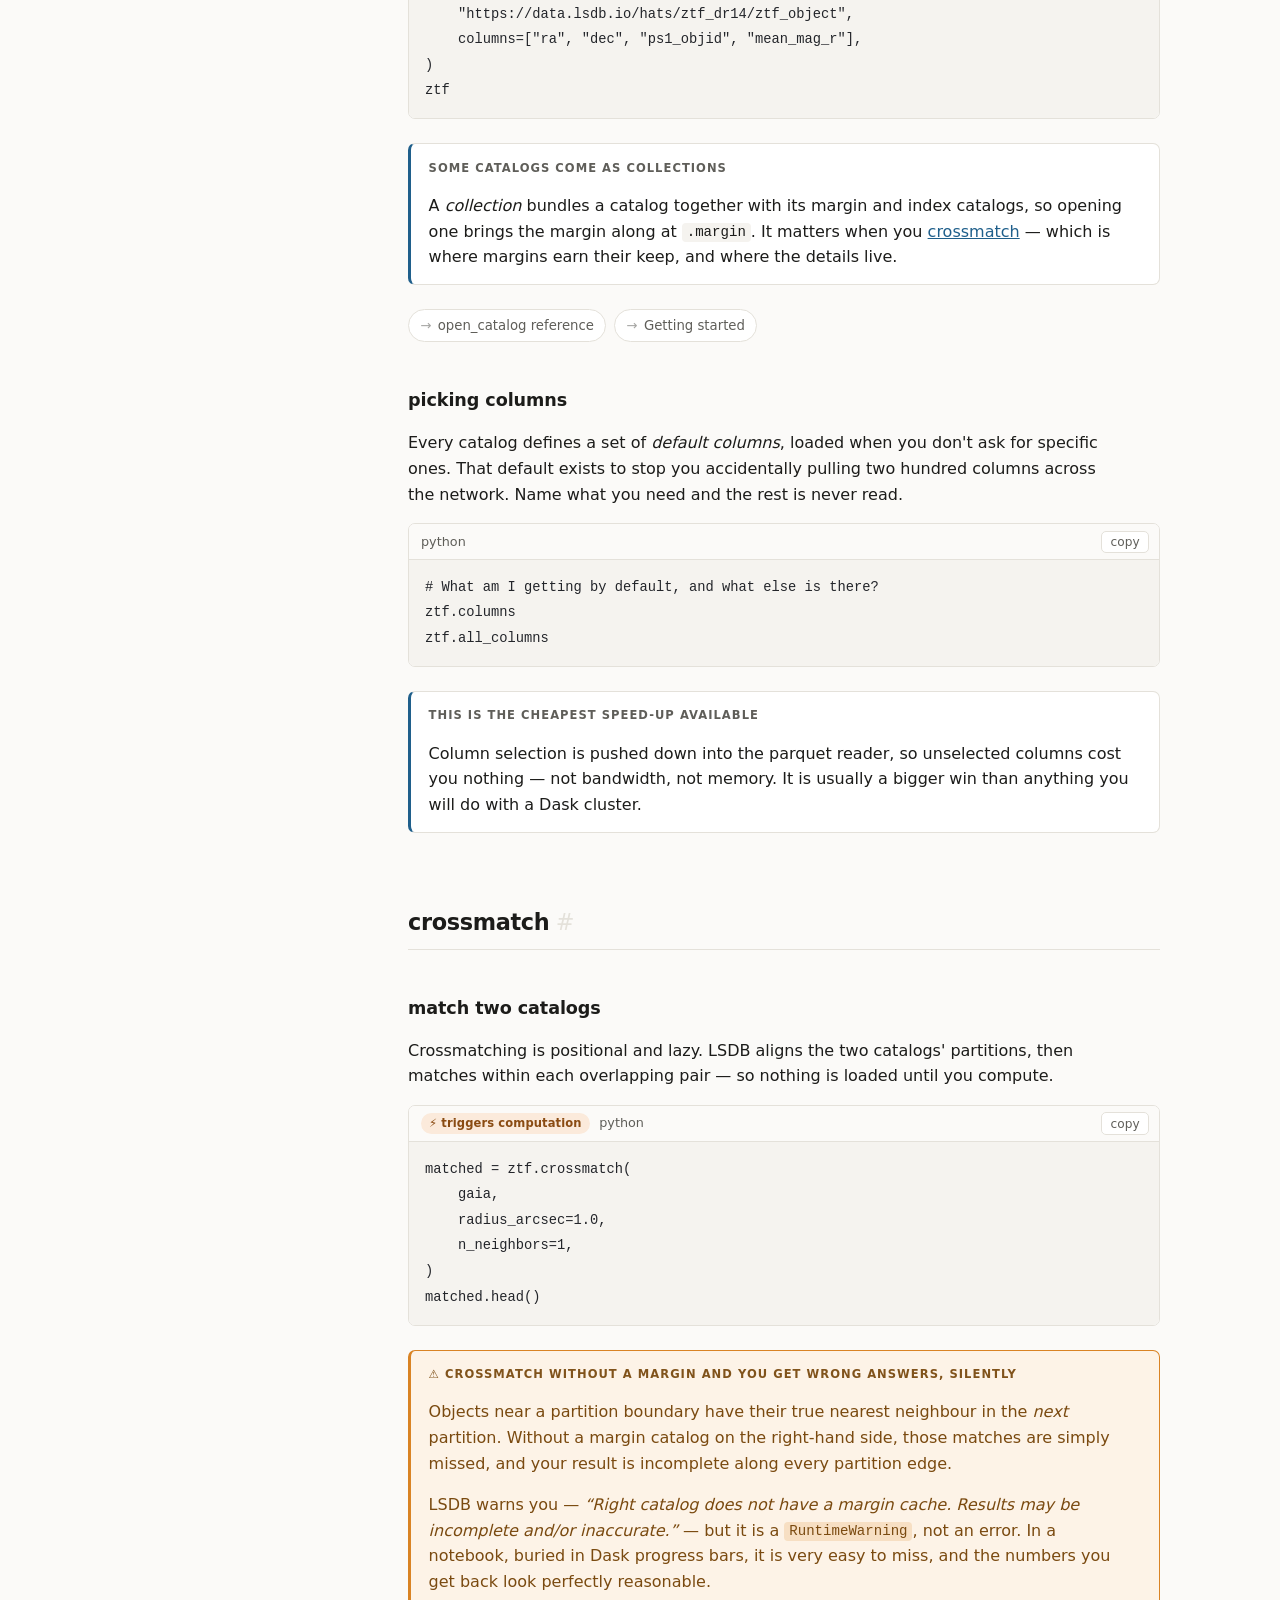
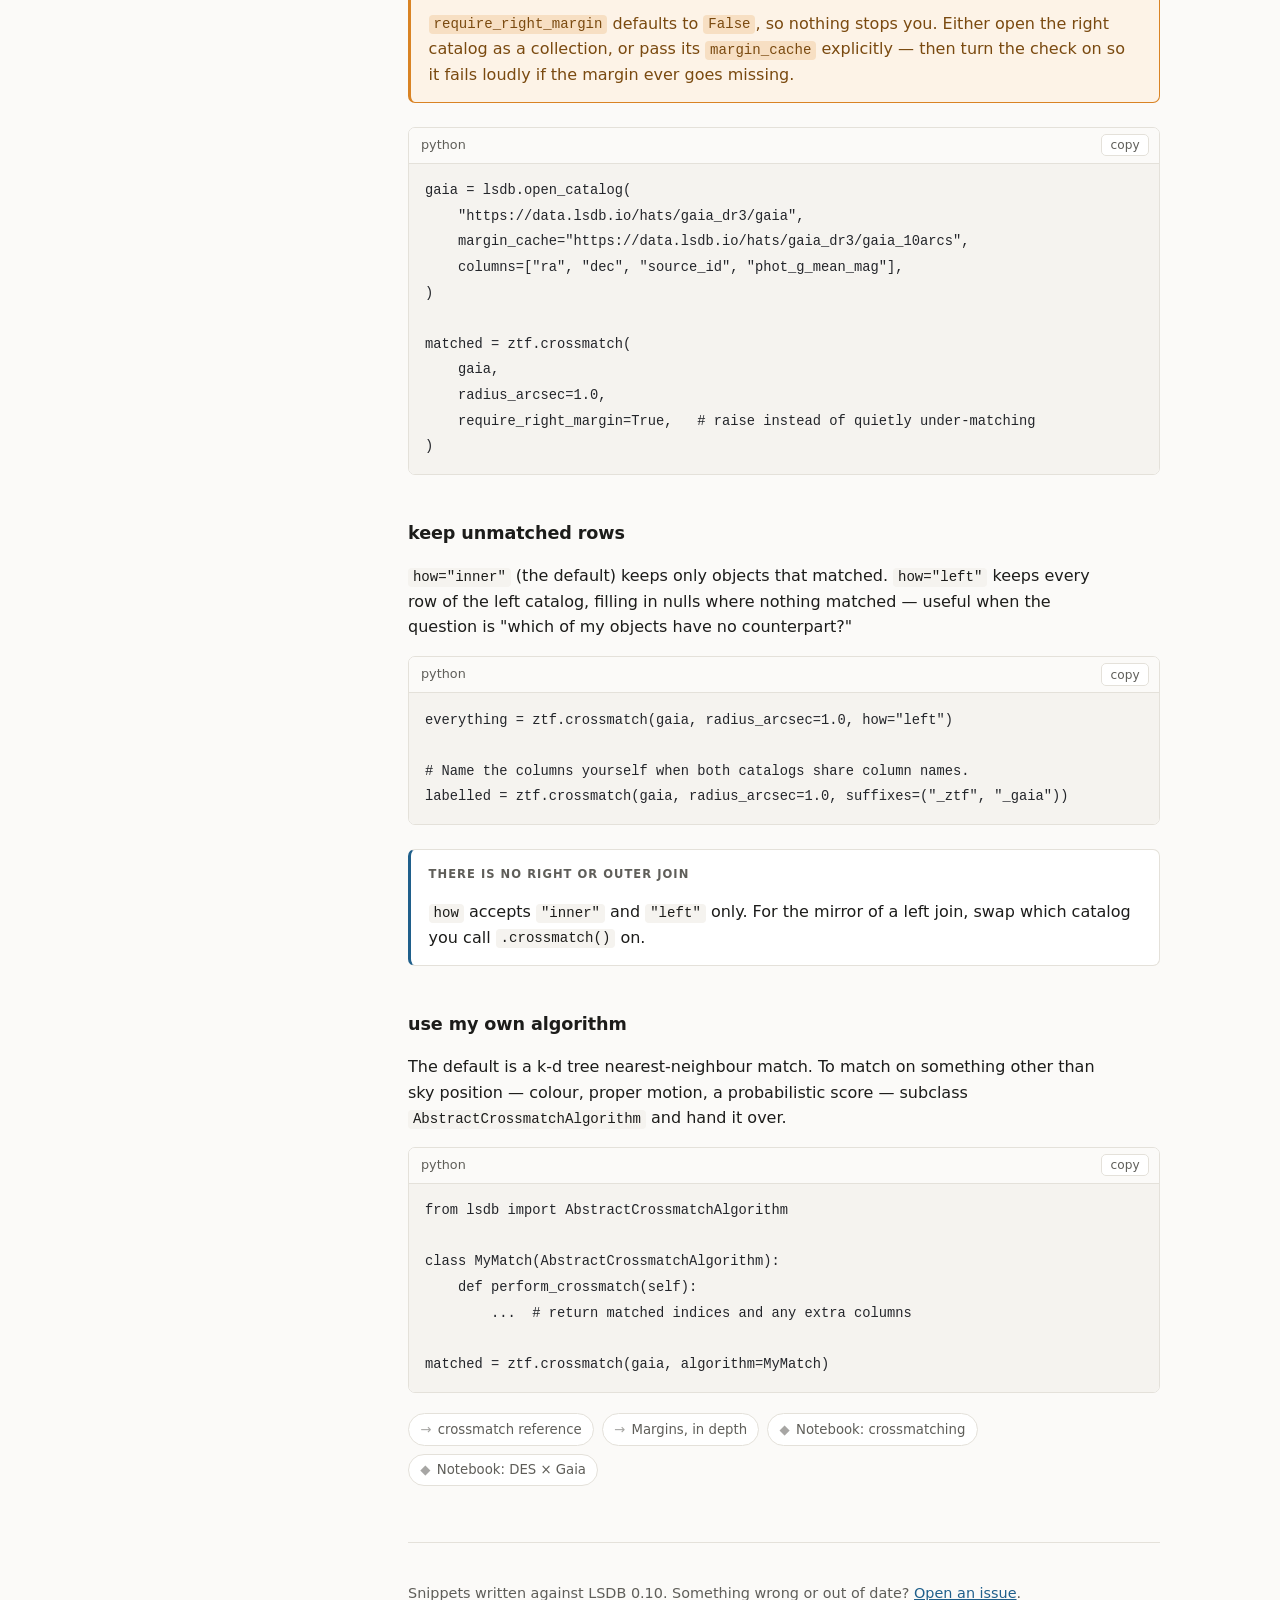
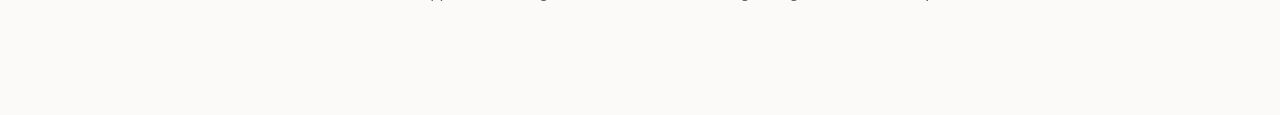
==== commit fce7d199: "Swap the gutter for promoted subsections and demoted callout labels Reverts the gutter layout in fav" ====
--- a/index.html
+++ b/index.html
@@ -97,221 +97,175 @@
     <section class="section" id="load-a-catalog">
       <h2>load a catalog<a class="anchor" href="#load-a-catalog">#</a></h2>
 
-      <div class="sub" id="load-finding">
-
-        <h3>finding</h3>
-
-        <div class="sub__body">
-        <p><a href="https://data.lsdb.io/">data.lsdb.io</a> is the catalog browser: Gaia, ZTF, SDSS,
-           2MASS, DES, and more, each with its row count, size on disk, and a copy-paste URL.
-           Catalogs are mirrored in several regions &mdash; grab the one nearest you, and prefer an
-           <code>s3://</code> endpoint over <code>https://</code> when you have one.</p>
-
-        <div class="links">
-          <a href="https://data.lsdb.io/">Browse data.lsdb.io</a>
-          <a href="https://docs.lsdb.io/en/stable/data-access/datalsdb.html">Reading the catalog browser</a>
-          <a href="https://docs.lsdb.io/en/stable/data-access/external.html">Other data centers</a>
-        </div>
-
-        </div>
-
-      </div>
-
-
-      <div class="sub" id="load-basic">
-
-        <h3>opening</h3>
-
-        <div class="sub__body">
-        <p><code>open_catalog</code> reads the catalog's metadata and nothing else. You get back a
-           <code>Catalog</code> that knows its columns, types, and partitioning, but holds no rows.</p>
-
-        <div class="snippet" data-setup="none" data-verify="run">
-          <div class="snippet__bar">
-            <span class="snippet__label">python</span>
-          </div>
-          <pre><code>import lsdb
-
-  ztf = lsdb.open_catalog(
-      "https://data.lsdb.io/hats/ztf_dr14/ztf_object",
-      columns=["ra", "dec", "ps1_objid", "mean_mag_r"],
-  )
-  ztf</code></pre>
-        </div>
-
-        <div class="callout">
-          <span class="callout__title">Some catalogs come as collections</span>
-          <p>A <em>collection</em> bundles a catalog together with its margin and index catalogs, so
-             opening one brings the margin along at <code>.margin</code>. It matters when you
-             <a href="#crossmatch-margins">crossmatch</a> &mdash; which is where margins earn their
-             keep, and where the details live.</p>
-        </div>
-
-        <div class="links">
-          <a href="https://docs.lsdb.io/en/stable/reference/api/lsdb.open_catalog.html">open_catalog reference</a>
-          <a href="https://docs.lsdb.io/en/stable/getting-started.html">Getting started</a>
-        </div>
-
-        </div>
-
-      </div>
-
-
-      <div class="sub" id="load-columns">
-
-        <h3>picking columns</h3>
-
-        <div class="sub__body">
-        <p>Every catalog defines a set of <em>default columns</em>, loaded when you don't ask for
-           specific ones. That default exists to stop you accidentally pulling two hundred columns
-           across the network. Name what you need and the rest is never read.</p>
-
-        <div class="snippet" data-setup="ztf-loaded" data-verify="run">
-          <div class="snippet__bar">
-            <span class="snippet__label">python</span>
-          </div>
-          <pre><code># What am I getting by default, and what else is there?
-  ztf.columns
-  ztf.all_columns</code></pre>
-        </div>
-
-        <div class="callout">
-          <span class="callout__title">This is the cheapest speed-up available</span>
-          <p>Column selection is pushed down into the parquet reader, so unselected columns cost you
-             nothing &mdash; not bandwidth, not memory. It is usually a bigger win than anything you
-             will do with a Dask cluster.</p>
-        </div>
-
-        </div>
-
-      </div>
+      <h3 id="load-finding">finding</h3>
+      <p><a href="https://data.lsdb.io/">data.lsdb.io</a> is the catalog browser: Gaia, ZTF, SDSS,
+         2MASS, DES, and more, each with its row count, size on disk, and a copy-paste URL.
+         Catalogs are mirrored in several regions &mdash; grab the one nearest you, and prefer an
+         <code>s3://</code> endpoint over <code>https://</code> when you have one.</p>
+
+      <div class="links">
+        <a href="https://data.lsdb.io/">Browse data.lsdb.io</a>
+        <a href="https://docs.lsdb.io/en/stable/data-access/datalsdb.html">Reading the catalog browser</a>
+        <a href="https://docs.lsdb.io/en/stable/data-access/external.html">Other data centers</a>
+      </div>
+
+
+      <h3 id="load-basic">opening</h3>
+      <p><code>open_catalog</code> reads the catalog's metadata and nothing else. You get back a
+         <code>Catalog</code> that knows its columns, types, and partitioning, but holds no rows.</p>
+
+      <div class="snippet" data-setup="none" data-verify="run">
+        <div class="snippet__bar">
+          <span class="snippet__label">python</span>
+        </div>
+        <pre><code>import lsdb
+
+ztf = lsdb.open_catalog(
+    "https://data.lsdb.io/hats/ztf_dr14/ztf_object",
+    columns=["ra", "dec", "ps1_objid", "mean_mag_r"],
+)
+ztf</code></pre>
+      </div>
+
+      <div class="callout">
+        <span class="callout__title">Some catalogs come as collections</span>
+        <p>A <em>collection</em> bundles a catalog together with its margin and index catalogs, so
+           opening one brings the margin along at <code>.margin</code>. It matters when you
+           <a href="#crossmatch-margins">crossmatch</a> &mdash; which is where margins earn their
+           keep, and where the details live.</p>
+      </div>
+
+      <div class="links">
+        <a href="https://docs.lsdb.io/en/stable/reference/api/lsdb.open_catalog.html">open_catalog reference</a>
+        <a href="https://docs.lsdb.io/en/stable/getting-started.html">Getting started</a>
+      </div>
+
+
+      <h3 id="load-columns">picking columns</h3>
+      <p>Every catalog defines a set of <em>default columns</em>, loaded when you don't ask for
+         specific ones. That default exists to stop you accidentally pulling two hundred columns
+         across the network. Name what you need and the rest is never read.</p>
+
+      <div class="snippet" data-setup="ztf-loaded" data-verify="run">
+        <div class="snippet__bar">
+          <span class="snippet__label">python</span>
+        </div>
+        <pre><code># What am I getting by default, and what else is there?
+ztf.columns
+ztf.all_columns</code></pre>
+      </div>
+
+      <div class="callout">
+        <span class="callout__title">This is the cheapest speed-up available</span>
+        <p>Column selection is pushed down into the parquet reader, so unselected columns cost you
+           nothing &mdash; not bandwidth, not memory. It is usually a bigger win than anything you
+           will do with a Dask cluster.</p>
+      </div>
+
 
     </section>
 
     <section class="section" id="crossmatch">
       <h2>crossmatch<a class="anchor" href="#crossmatch">#</a></h2>
 
-      <div class="sub" id="crossmatch-basic">
-
-        <h3>match two catalogs</h3>
-
-        <div class="sub__body">
-        <p>Crossmatching is positional and lazy. LSDB aligns the two catalogs' partitions, then
-           matches within each overlapping pair &mdash; so nothing is loaded until you compute.</p>
-
-        <div class="snippet" data-setup="ztf-and-gaia" data-verify="run">
-          <div class="snippet__bar">
-            <span class="badge badge--hot">&#9889; triggers computation</span>
-            <span class="snippet__label">python</span>
-          </div>
-          <pre><code>matched = ztf.crossmatch(
-      gaia,
-      radius_arcsec=1.0,
-      n_neighbors=1,
-  )
-  matched.head()</code></pre>
-        </div>
-
-        <div class="callout callout--warn" id="crossmatch-margins">
-          <span class="callout__title">&#9888; Crossmatch without a margin and you get wrong answers, silently</span>
-          <p>Objects near a partition boundary have their true nearest neighbour in the
-             <em>next</em> partition. Without a margin catalog on the right-hand side, those matches
-             are simply missed, and your result is incomplete along every partition edge.</p>
-          <p>LSDB warns you &mdash; <em>&ldquo;Right catalog does not have a margin cache. Results may
-             be incomplete and/or inaccurate.&rdquo;</em> &mdash; but it is a <code>RuntimeWarning</code>,
-             not an error. In a notebook, buried in Dask progress bars, it is very easy to miss, and
-             the numbers you get back look perfectly reasonable.</p>
-          <p><code>require_right_margin</code> defaults to <code>False</code>, so nothing stops you.
-             Either open the right catalog as a collection, or pass its <code>margin_cache</code>
-             explicitly &mdash; then turn the check on so it fails loudly if the margin ever goes
-             missing.</p>
-        </div>
-
-        <div class="snippet" data-setup="ztf-loaded" data-verify="run">
-          <div class="snippet__bar">
-            <span class="snippet__label">python</span>
-          </div>
-          <pre><code>gaia = lsdb.open_catalog(
-      "https://data.lsdb.io/hats/gaia_dr3/gaia",
-      margin_cache="https://data.lsdb.io/hats/gaia_dr3/gaia_10arcs",
-      columns=["ra", "dec", "source_id", "phot_g_mean_mag"],
-  )
-
-  matched = ztf.crossmatch(
-      gaia,
-      radius_arcsec=1.0,
-      require_right_margin=True,   # raise instead of quietly under-matching
-  )</code></pre>
-        </div>
-
-        </div>
-
-      </div>
-
-
-      <div class="sub" id="crossmatch-how">
-
-        <h3>keep unmatched rows</h3>
-
-        <div class="sub__body">
-        <p><code>how="inner"</code> (the default) keeps only objects that matched.
-           <code>how="left"</code> keeps every row of the left catalog, filling in nulls where
-           nothing matched &mdash; useful when the question is "which of my objects have no
-           counterpart?"</p>
-
-        <div class="snippet" data-setup="ztf-and-gaia" data-verify="run">
-          <div class="snippet__bar">
-            <span class="snippet__label">python</span>
-          </div>
-          <pre><code>everything = ztf.crossmatch(gaia, radius_arcsec=1.0, how="left")
-
-  # Name the columns yourself when both catalogs share column names.
-  labelled = ztf.crossmatch(gaia, radius_arcsec=1.0, suffixes=("_ztf", "_gaia"))</code></pre>
-        </div>
-
-        <div class="callout">
-          <span class="callout__title">There is no right or outer join</span>
-          <p><code>how</code> accepts <code>"inner"</code> and <code>"left"</code> only. For the
-             mirror of a left join, swap which catalog you call <code>.crossmatch()</code> on.</p>
-        </div>
-
-        </div>
-
-      </div>
-
-
-      <div class="sub" id="crossmatch-custom">
-
-        <h3>use my own algorithm</h3>
-
-        <div class="sub__body">
-        <p>The default is a k-d tree nearest-neighbour match. To match on something other than sky
-           position &mdash; colour, proper motion, a probabilistic score &mdash; subclass
-           <code>AbstractCrossmatchAlgorithm</code> and hand it over.</p>
-
-        <div class="snippet" data-setup="ztf-and-gaia" data-verify="skip" data-skip-reason="illustrative subclass, not a runnable algorithm">
-          <div class="snippet__bar">
-            <span class="snippet__label">python</span>
-          </div>
-          <pre><code>from lsdb import AbstractCrossmatchAlgorithm
-
-  class MyMatch(AbstractCrossmatchAlgorithm):
-      def perform_crossmatch(self):
-          ...  # return matched indices and any extra columns
-
-  matched = ztf.crossmatch(gaia, algorithm=MyMatch)</code></pre>
-        </div>
-
-        <div class="links">
-          <a href="https://docs.lsdb.io/en/stable/reference/api/lsdb.catalog.Catalog.crossmatch.html">crossmatch reference</a>
-          <a href="https://docs.lsdb.io/en/stable/tutorials/margins.html">Margins, in depth</a>
-          <a class="link--nb" href="https://docs.lsdb.io/en/stable/tutorials/pre_executed/crossmatching.html">Notebook: crossmatching</a>
-          <a class="link--nb" href="https://docs.lsdb.io/en/stable/tutorials/pre_executed/des-gaia.html">Notebook: DES &times; Gaia</a>
-        </div>
-
-        </div>
-
-      </div>
+      <h3 id="crossmatch-basic">match two catalogs</h3>
+      <p>Crossmatching is positional and lazy. LSDB aligns the two catalogs' partitions, then
+         matches within each overlapping pair &mdash; so nothing is loaded until you compute.</p>
+
+      <div class="snippet" data-setup="ztf-and-gaia" data-verify="run">
+        <div class="snippet__bar">
+          <span class="badge badge--hot">&#9889; triggers computation</span>
+          <span class="snippet__label">python</span>
+        </div>
+        <pre><code>matched = ztf.crossmatch(
+    gaia,
+    radius_arcsec=1.0,
+    n_neighbors=1,
+)
+matched.head()</code></pre>
+      </div>
+
+      <div class="callout callout--warn" id="crossmatch-margins">
+        <span class="callout__title">&#9888; Crossmatch without a margin and you get wrong answers, silently</span>
+        <p>Objects near a partition boundary have their true nearest neighbour in the
+           <em>next</em> partition. Without a margin catalog on the right-hand side, those matches
+           are simply missed, and your result is incomplete along every partition edge.</p>
+        <p>LSDB warns you &mdash; <em>&ldquo;Right catalog does not have a margin cache. Results may
+           be incomplete and/or inaccurate.&rdquo;</em> &mdash; but it is a <code>RuntimeWarning</code>,
+           not an error. In a notebook, buried in Dask progress bars, it is very easy to miss, and
+           the numbers you get back look perfectly reasonable.</p>
+        <p><code>require_right_margin</code> defaults to <code>False</code>, so nothing stops you.
+           Either open the right catalog as a collection, or pass its <code>margin_cache</code>
+           explicitly &mdash; then turn the check on so it fails loudly if the margin ever goes
+           missing.</p>
+      </div>
+
+      <div class="snippet" data-setup="ztf-loaded" data-verify="run">
+        <div class="snippet__bar">
+          <span class="snippet__label">python</span>
+        </div>
+        <pre><code>gaia = lsdb.open_catalog(
+    "https://data.lsdb.io/hats/gaia_dr3/gaia",
+    margin_cache="https://data.lsdb.io/hats/gaia_dr3/gaia_10arcs",
+    columns=["ra", "dec", "source_id", "phot_g_mean_mag"],
+)
+
+matched = ztf.crossmatch(
+    gaia,
+    radius_arcsec=1.0,
+    require_right_margin=True,   # raise instead of quietly under-matching
+)</code></pre>
+      </div>
+
+
+      <h3 id="crossmatch-how">keep unmatched rows</h3>
+      <p><code>how="inner"</code> (the default) keeps only objects that matched.
+         <code>how="left"</code> keeps every row of the left catalog, filling in nulls where
+         nothing matched &mdash; useful when the question is "which of my objects have no
+         counterpart?"</p>
+
+      <div class="snippet" data-setup="ztf-and-gaia" data-verify="run">
+        <div class="snippet__bar">
+          <span class="snippet__label">python</span>
+        </div>
+        <pre><code>everything = ztf.crossmatch(gaia, radius_arcsec=1.0, how="left")
+
+# Name the columns yourself when both catalogs share column names.
+labelled = ztf.crossmatch(gaia, radius_arcsec=1.0, suffixes=("_ztf", "_gaia"))</code></pre>
+      </div>
+
+      <div class="callout">
+        <span class="callout__title">There is no right or outer join</span>
+        <p><code>how</code> accepts <code>"inner"</code> and <code>"left"</code> only. For the
+           mirror of a left join, swap which catalog you call <code>.crossmatch()</code> on.</p>
+      </div>
+
+
+      <h3 id="crossmatch-custom">use my own algorithm</h3>
+      <p>The default is a k-d tree nearest-neighbour match. To match on something other than sky
+         position &mdash; colour, proper motion, a probabilistic score &mdash; subclass
+         <code>AbstractCrossmatchAlgorithm</code> and hand it over.</p>
+
+      <div class="snippet" data-setup="ztf-and-gaia" data-verify="skip" data-skip-reason="illustrative subclass, not a runnable algorithm">
+        <div class="snippet__bar">
+          <span class="snippet__label">python</span>
+        </div>
+        <pre><code>from lsdb import AbstractCrossmatchAlgorithm
+
+class MyMatch(AbstractCrossmatchAlgorithm):
+    def perform_crossmatch(self):
+        ...  # return matched indices and any extra columns
+
+matched = ztf.crossmatch(gaia, algorithm=MyMatch)</code></pre>
+      </div>
+
+      <div class="links">
+        <a href="https://docs.lsdb.io/en/stable/reference/api/lsdb.catalog.Catalog.crossmatch.html">crossmatch reference</a>
+        <a href="https://docs.lsdb.io/en/stable/tutorials/margins.html">Margins, in depth</a>
+        <a class="link--nb" href="https://docs.lsdb.io/en/stable/tutorials/pre_executed/crossmatching.html">Notebook: crossmatching</a>
+        <a class="link--nb" href="https://docs.lsdb.io/en/stable/tutorials/pre_executed/des-gaia.html">Notebook: DES &times; Gaia</a>
+      </div>
+
 
     </section>
 
--- a/assets/style.css
+++ b/assets/style.css
@@ -124,7 +124,7 @@
   display: grid;
   grid-template-columns: 15rem minmax(0, 1fr);
   gap: 3rem;
-  max-width: 74rem;
+  max-width: 68rem;
   margin: 0 auto;
   padding: 2rem 1.5rem 6rem;
 }
@@ -164,19 +164,10 @@
   font-size: 1.4rem; letter-spacing: -0.015em; margin: 0 0 0.6rem;
   padding-bottom: 0.5rem; border-bottom: 1px solid var(--border);
 }
-.sub {
-  display: grid;
-  grid-template-columns: 10rem minmax(0, 1fr);
-  gap: 1.75rem;
-  margin-top: 2.75rem;
-}
-.sub h3 {
-  margin: 0.15rem 0 0; align-self: start;
-  font-size: 0.95rem; font-weight: 650; line-height: 1.4;
-  color: var(--text);
-}
-.sub__body > *:first-child { margin-top: 0; }
-.sub__body > *:last-child { margin-bottom: 0; }
+.section h3 {
+  font-size: 1.1rem; font-weight: 650; letter-spacing: -0.005em;
+  margin: 2.75rem 0 0.6rem;
+}
 .section p { max-width: 44rem; }
 .section ul { max-width: 44rem; }
 
@@ -229,9 +220,13 @@
 }
 .callout p:first-child { margin-top: 0; }
 .callout p:last-child { margin-bottom: 0; }
-.callout__title { font-weight: 650; display: block; margin-bottom: 0.3rem; }
+.callout__title {
+  display: block; margin-bottom: 0.5rem;
+  font-size: 0.72rem; font-weight: 700; letter-spacing: 0.09em;
+  text-transform: uppercase; color: var(--muted);
+}
 .callout--warn { background: var(--warn-bg); border-color: var(--warn-bd); border-left-width: 3px; color: var(--warn-tx); }
-.callout--warn .callout__title { color: var(--warn-tx); }
+.callout--warn .callout__title { color: var(--warn-tx); opacity: 0.95; }
 .callout--warn code { background: color-mix(in srgb, var(--warn-bd) 18%, transparent); }
 
 /* ---------- links out ---------- */
@@ -280,11 +275,6 @@
   .topbar { grid-template-columns: auto 1fr auto; padding: 0.6rem 0.9rem; gap: 0.6rem; }
   .topbar__brand span { display: none; }
   .topbar__nav a { padding: 0.35rem 1.1rem; }
-}
-
-@media (max-width: 62rem) {
-  .sub { grid-template-columns: 1fr; gap: 0.5rem; margin-top: 2.25rem; }
-  .sub h3 { font-size: 1rem; }
 }
 
 @media (max-width: 52rem) {
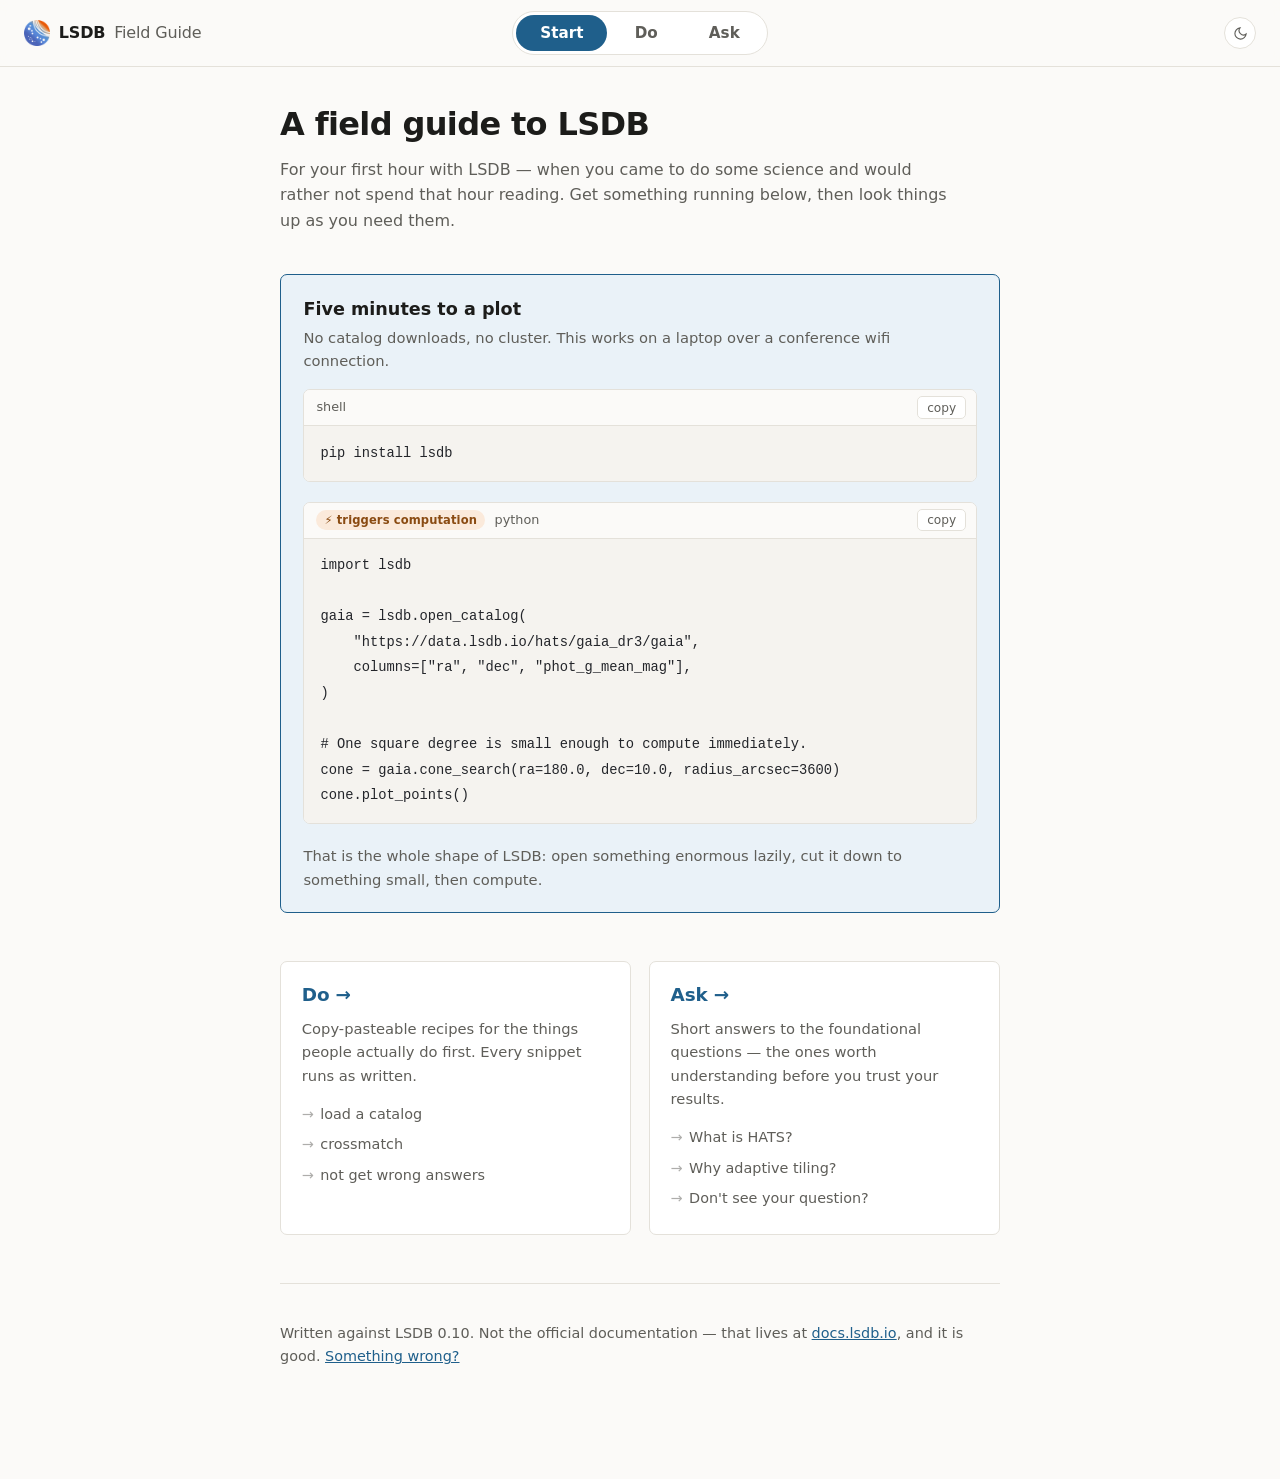
==== commit 2ee384c5: "Add a Start page; move Do to do.html The 'I want to...' heading promised a list and then delivered ~" ====
--- a/index.html
+++ b/index.html
@@ -3,8 +3,8 @@
 <head>
 <meta charset="utf-8">
 <meta name="viewport" content="width=device-width, initial-scale=1">
-<title>Do — LSDB Field Guide</title>
-<meta name="description" content="Short, copy-pasteable recipes for common LSDB tasks: loading catalogs, crossmatching, and getting results fast.">
+<title>LSDB Field Guide</title>
+<meta name="description" content="A quick reference for your first hour with LSDB: get something running, then look up what you need.">
 <link rel="icon" href="assets/img/favicon-32.png" sizes="32x32">
 <link rel="apple-touch-icon" href="assets/img/apple-touch-icon.png">
 <link rel="stylesheet" href="assets/style.css">
@@ -21,7 +21,8 @@
     LSDB <span>Field Guide</span>
   </a>
   <nav class="topbar__nav">
-    <a href="index.html" aria-current="page">Do</a>
+    <a href="index.html" aria-current="page">Start</a>
+    <a href="do.html">Do</a>
     <a href="ask.html">Ask</a>
   </nav>
   <div class="topbar__actions">
@@ -32,39 +33,17 @@
   </div>
 </header>
 
-<div class="shell">
-
-  <nav class="sidebar" aria-label="On this page">
-    <h2>I want to&hellip;</h2>
-    <ol>
-      <li><a href="#start">get something on screen</a></li>
-      <li><a href="#load-a-catalog">load a catalog</a></li>
-      <li class="is-sub"><a href="#load-finding">finding</a></li>
-      <li class="is-sub"><a href="#load-basic">opening</a></li>
-      <li class="is-sub"><a href="#load-columns">picking columns</a></li>
-      <li><a href="#crossmatch">crossmatch</a></li>
-      <li class="is-sub"><a href="#crossmatch-basic">match two catalogs</a></li>
-      <li class="is-sub"><a href="#crossmatch-margins">not get wrong answers</a></li>
-      <li class="is-sub"><a href="#crossmatch-how">keep unmatched rows</a></li>
-      <li class="is-sub"><a href="#crossmatch-custom">use my own algorithm</a></li>
-    </ol>
-  </nav>
-
+<div class="shell shell--solo">
   <main class="content">
 
     <div class="pagehead">
-      <h1>I want to&hellip;</h1>
-      <ul>
-        <li>Copy-pasteable recipes for the things people actually do in their first hour with
-            LSDB. Every snippet runs as written.</li>
-        <li>Looking for the concepts underneath? Those live on <a href="ask.html">Ask</a>.</li>
-        <li>LSDB is lazy: nothing below actually runs until you ask it to. The snippets tagged
-            <span class="badge badge--hot">&#9889; triggers computation</span> are the ones
-            that do.</li>
-      </ul>
+      <h1>A field guide to LSDB</h1>
+      <p>For your first hour with LSDB &mdash; when you came to do some science and would
+         rather not spend that hour reading. Get something running below, then look things
+         up as you need them.</p>
     </div>
 
-    <section class="starter" id="start">
+    <section class="starter" id="five-minutes">
       <h2>Five minutes to a plot</h2>
       <p>No catalog downloads, no cluster. This works on a laptop over a conference wifi connection.</p>
 
@@ -94,184 +73,33 @@
          cut it down to something small, then compute.</p>
     </section>
 
-    <section class="section" id="load-a-catalog">
-      <h2>load a catalog<a class="anchor" href="#load-a-catalog">#</a></h2>
-
-      <h3 id="load-finding">finding</h3>
-      <p><a href="https://data.lsdb.io/">data.lsdb.io</a> is the catalog browser: Gaia, ZTF, SDSS,
-         2MASS, DES, and more, each with its row count, size on disk, and a copy-paste URL.
-         Catalogs are mirrored in several regions &mdash; grab the one nearest you, and prefer an
-         <code>s3://</code> endpoint over <code>https://</code> when you have one.</p>
-
-      <div class="links">
-        <a href="https://data.lsdb.io/">Browse data.lsdb.io</a>
-        <a href="https://docs.lsdb.io/en/stable/data-access/datalsdb.html">Reading the catalog browser</a>
-        <a href="https://docs.lsdb.io/en/stable/data-access/external.html">Other data centers</a>
+    <div class="doors">
+      <div class="door">
+        <h2><a href="do.html">Do &rarr;</a></h2>
+        <p>Copy-pasteable recipes for the things people actually do first. Every snippet runs
+           as written.</p>
+        <ul>
+          <li><a href="do.html#load-a-catalog">load a catalog</a></li>
+          <li><a href="do.html#crossmatch">crossmatch</a></li>
+          <li><a href="do.html#crossmatch-margins">not get wrong answers</a></li>
+        </ul>
       </div>
-
-
-      <h3 id="load-basic">opening</h3>
-      <p><code>open_catalog</code> reads the catalog's metadata and nothing else. You get back a
-         <code>Catalog</code> that knows its columns, types, and partitioning, but holds no rows.</p>
-
-      <div class="snippet" data-setup="none" data-verify="run">
-        <div class="snippet__bar">
-          <span class="snippet__label">python</span>
-        </div>
-        <pre><code>import lsdb
-
-ztf = lsdb.open_catalog(
-    "https://data.lsdb.io/hats/ztf_dr14/ztf_object",
-    columns=["ra", "dec", "ps1_objid", "mean_mag_r"],
-)
-ztf</code></pre>
+      <div class="door">
+        <h2><a href="ask.html">Ask &rarr;</a></h2>
+        <p>Short answers to the foundational questions &mdash; the ones worth understanding
+           before you trust your results.</p>
+        <ul>
+          <li><a href="ask.html#what-is-hats">What is HATS?</a></li>
+          <li><a href="ask.html#hats-adaptive">Why adaptive tiling?</a></li>
+          <li><a href="ask.html#more-help">Don't see your question?</a></li>
+        </ul>
       </div>
-
-      <div class="callout">
-        <span class="callout__title">Some catalogs come as collections</span>
-        <p>A <em>collection</em> bundles a catalog together with its margin and index catalogs, so
-           opening one brings the margin along at <code>.margin</code>. It matters when you
-           <a href="#crossmatch-margins">crossmatch</a> &mdash; which is where margins earn their
-           keep, and where the details live.</p>
-      </div>
-
-      <div class="links">
-        <a href="https://docs.lsdb.io/en/stable/reference/api/lsdb.open_catalog.html">open_catalog reference</a>
-        <a href="https://docs.lsdb.io/en/stable/getting-started.html">Getting started</a>
-      </div>
-
-
-      <h3 id="load-columns">picking columns</h3>
-      <p>Every catalog defines a set of <em>default columns</em>, loaded when you don't ask for
-         specific ones. That default exists to stop you accidentally pulling two hundred columns
-         across the network. Name what you need and the rest is never read.</p>
-
-      <div class="snippet" data-setup="ztf-loaded" data-verify="run">
-        <div class="snippet__bar">
-          <span class="snippet__label">python</span>
-        </div>
-        <pre><code># What am I getting by default, and what else is there?
-ztf.columns
-ztf.all_columns</code></pre>
-      </div>
-
-      <div class="callout">
-        <span class="callout__title">This is the cheapest speed-up available</span>
-        <p>Column selection is pushed down into the parquet reader, so unselected columns cost you
-           nothing &mdash; not bandwidth, not memory. It is usually a bigger win than anything you
-           will do with a Dask cluster.</p>
-      </div>
-
-
-    </section>
-
-    <section class="section" id="crossmatch">
-      <h2>crossmatch<a class="anchor" href="#crossmatch">#</a></h2>
-
-      <h3 id="crossmatch-basic">match two catalogs</h3>
-      <p>Crossmatching is positional and lazy. LSDB aligns the two catalogs' partitions, then
-         matches within each overlapping pair &mdash; so nothing is loaded until you compute.</p>
-
-      <div class="snippet" data-setup="ztf-and-gaia" data-verify="run">
-        <div class="snippet__bar">
-          <span class="badge badge--hot">&#9889; triggers computation</span>
-          <span class="snippet__label">python</span>
-        </div>
-        <pre><code>matched = ztf.crossmatch(
-    gaia,
-    radius_arcsec=1.0,
-    n_neighbors=1,
-)
-matched.head()</code></pre>
-      </div>
-
-      <div class="callout callout--warn" id="crossmatch-margins">
-        <span class="callout__title">&#9888; Crossmatch without a margin and you get wrong answers, silently</span>
-        <p>Objects near a partition boundary have their true nearest neighbour in the
-           <em>next</em> partition. Without a margin catalog on the right-hand side, those matches
-           are simply missed, and your result is incomplete along every partition edge.</p>
-        <p>LSDB warns you &mdash; <em>&ldquo;Right catalog does not have a margin cache. Results may
-           be incomplete and/or inaccurate.&rdquo;</em> &mdash; but it is a <code>RuntimeWarning</code>,
-           not an error. In a notebook, buried in Dask progress bars, it is very easy to miss, and
-           the numbers you get back look perfectly reasonable.</p>
-        <p><code>require_right_margin</code> defaults to <code>False</code>, so nothing stops you.
-           Either open the right catalog as a collection, or pass its <code>margin_cache</code>
-           explicitly &mdash; then turn the check on so it fails loudly if the margin ever goes
-           missing.</p>
-      </div>
-
-      <div class="snippet" data-setup="ztf-loaded" data-verify="run">
-        <div class="snippet__bar">
-          <span class="snippet__label">python</span>
-        </div>
-        <pre><code>gaia = lsdb.open_catalog(
-    "https://data.lsdb.io/hats/gaia_dr3/gaia",
-    margin_cache="https://data.lsdb.io/hats/gaia_dr3/gaia_10arcs",
-    columns=["ra", "dec", "source_id", "phot_g_mean_mag"],
-)
-
-matched = ztf.crossmatch(
-    gaia,
-    radius_arcsec=1.0,
-    require_right_margin=True,   # raise instead of quietly under-matching
-)</code></pre>
-      </div>
-
-
-      <h3 id="crossmatch-how">keep unmatched rows</h3>
-      <p><code>how="inner"</code> (the default) keeps only objects that matched.
-         <code>how="left"</code> keeps every row of the left catalog, filling in nulls where
-         nothing matched &mdash; useful when the question is "which of my objects have no
-         counterpart?"</p>
-
-      <div class="snippet" data-setup="ztf-and-gaia" data-verify="run">
-        <div class="snippet__bar">
-          <span class="snippet__label">python</span>
-        </div>
-        <pre><code>everything = ztf.crossmatch(gaia, radius_arcsec=1.0, how="left")
-
-# Name the columns yourself when both catalogs share column names.
-labelled = ztf.crossmatch(gaia, radius_arcsec=1.0, suffixes=("_ztf", "_gaia"))</code></pre>
-      </div>
-
-      <div class="callout">
-        <span class="callout__title">There is no right or outer join</span>
-        <p><code>how</code> accepts <code>"inner"</code> and <code>"left"</code> only. For the
-           mirror of a left join, swap which catalog you call <code>.crossmatch()</code> on.</p>
-      </div>
-
-
-      <h3 id="crossmatch-custom">use my own algorithm</h3>
-      <p>The default is a k-d tree nearest-neighbour match. To match on something other than sky
-         position &mdash; colour, proper motion, a probabilistic score &mdash; subclass
-         <code>AbstractCrossmatchAlgorithm</code> and hand it over.</p>
-
-      <div class="snippet" data-setup="ztf-and-gaia" data-verify="skip" data-skip-reason="illustrative subclass, not a runnable algorithm">
-        <div class="snippet__bar">
-          <span class="snippet__label">python</span>
-        </div>
-        <pre><code>from lsdb import AbstractCrossmatchAlgorithm
-
-class MyMatch(AbstractCrossmatchAlgorithm):
-    def perform_crossmatch(self):
-        ...  # return matched indices and any extra columns
-
-matched = ztf.crossmatch(gaia, algorithm=MyMatch)</code></pre>
-      </div>
-
-      <div class="links">
-        <a href="https://docs.lsdb.io/en/stable/reference/api/lsdb.catalog.Catalog.crossmatch.html">crossmatch reference</a>
-        <a href="https://docs.lsdb.io/en/stable/tutorials/margins.html">Margins, in depth</a>
-        <a class="link--nb" href="https://docs.lsdb.io/en/stable/tutorials/pre_executed/crossmatching.html">Notebook: crossmatching</a>
-        <a class="link--nb" href="https://docs.lsdb.io/en/stable/tutorials/pre_executed/des-gaia.html">Notebook: DES &times; Gaia</a>
-      </div>
-
-
-    </section>
+    </div>
 
     <footer class="footer">
-      <p>Snippets written against LSDB 0.10. Something wrong or out of date?
-         <a href="https://github.com/olivialynn/lsdb-field-guide/issues">Open an issue</a>.</p>
+      <p>Written against LSDB 0.10. Not the official documentation &mdash; that lives at
+         <a href="https://docs.lsdb.io">docs.lsdb.io</a>, and it is good.
+         <a href="https://github.com/olivialynn/lsdb-field-guide/issues">Something wrong?</a></p>
     </footer>
 
   </main>
--- a/assets/style.css
+++ b/assets/style.css
@@ -147,6 +147,29 @@
 
 .content { min-width: 0; }
 
+/* Start has no sidebar: one narrower column, centred. */
+.shell--solo { grid-template-columns: minmax(0, 1fr); max-width: 48rem; }
+
+/* ---------- doors into Do and Ask ---------- */
+
+.doors { display: grid; grid-template-columns: 1fr 1fr; gap: 1.1rem; margin: 2.75rem 0 3rem; }
+.door {
+  padding: 1.15rem 1.3rem; background: var(--surface);
+  border: 1px solid var(--border); border-radius: var(--radius);
+}
+.door h2 { margin: 0 0 0.45rem; font-size: 1.15rem; letter-spacing: -0.01em; }
+.door h2 a { text-decoration: none; }
+.door > p { margin: 0 0 0.85rem; color: var(--muted); font-size: 0.92rem; }
+.door ul { margin: 0; padding: 0; list-style: none; }
+.door li { margin-bottom: 0.3rem; }
+.door li a { color: var(--muted); font-size: 0.9rem; text-decoration: none; }
+.door li a::before { content: "\2192"; opacity: 0.5; margin-right: 0.4rem; }
+.door li a:hover { color: var(--accent); }
+
+@media (max-width: 40rem) {
+  .doors { grid-template-columns: 1fr; }
+}
+
 /* ---------- page head ---------- */
 
 .pagehead { margin-bottom: 2.5rem; }
